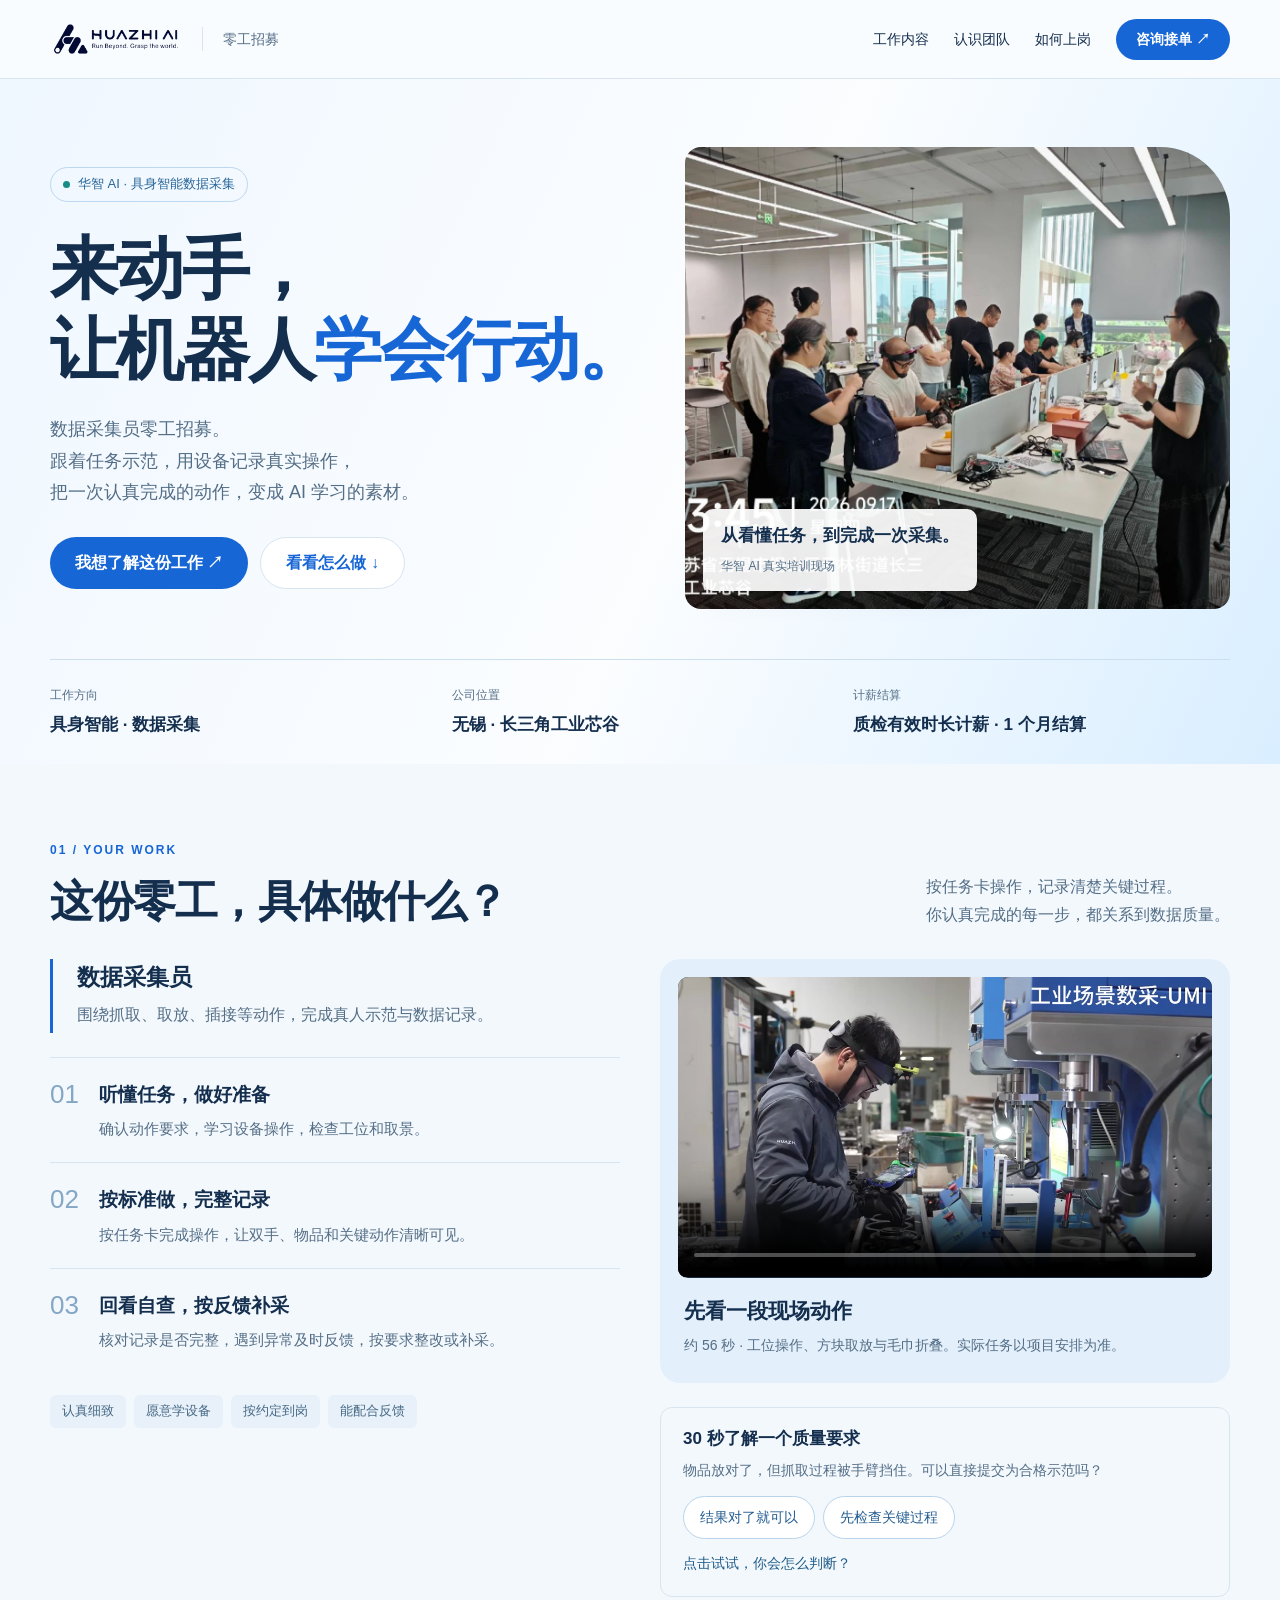
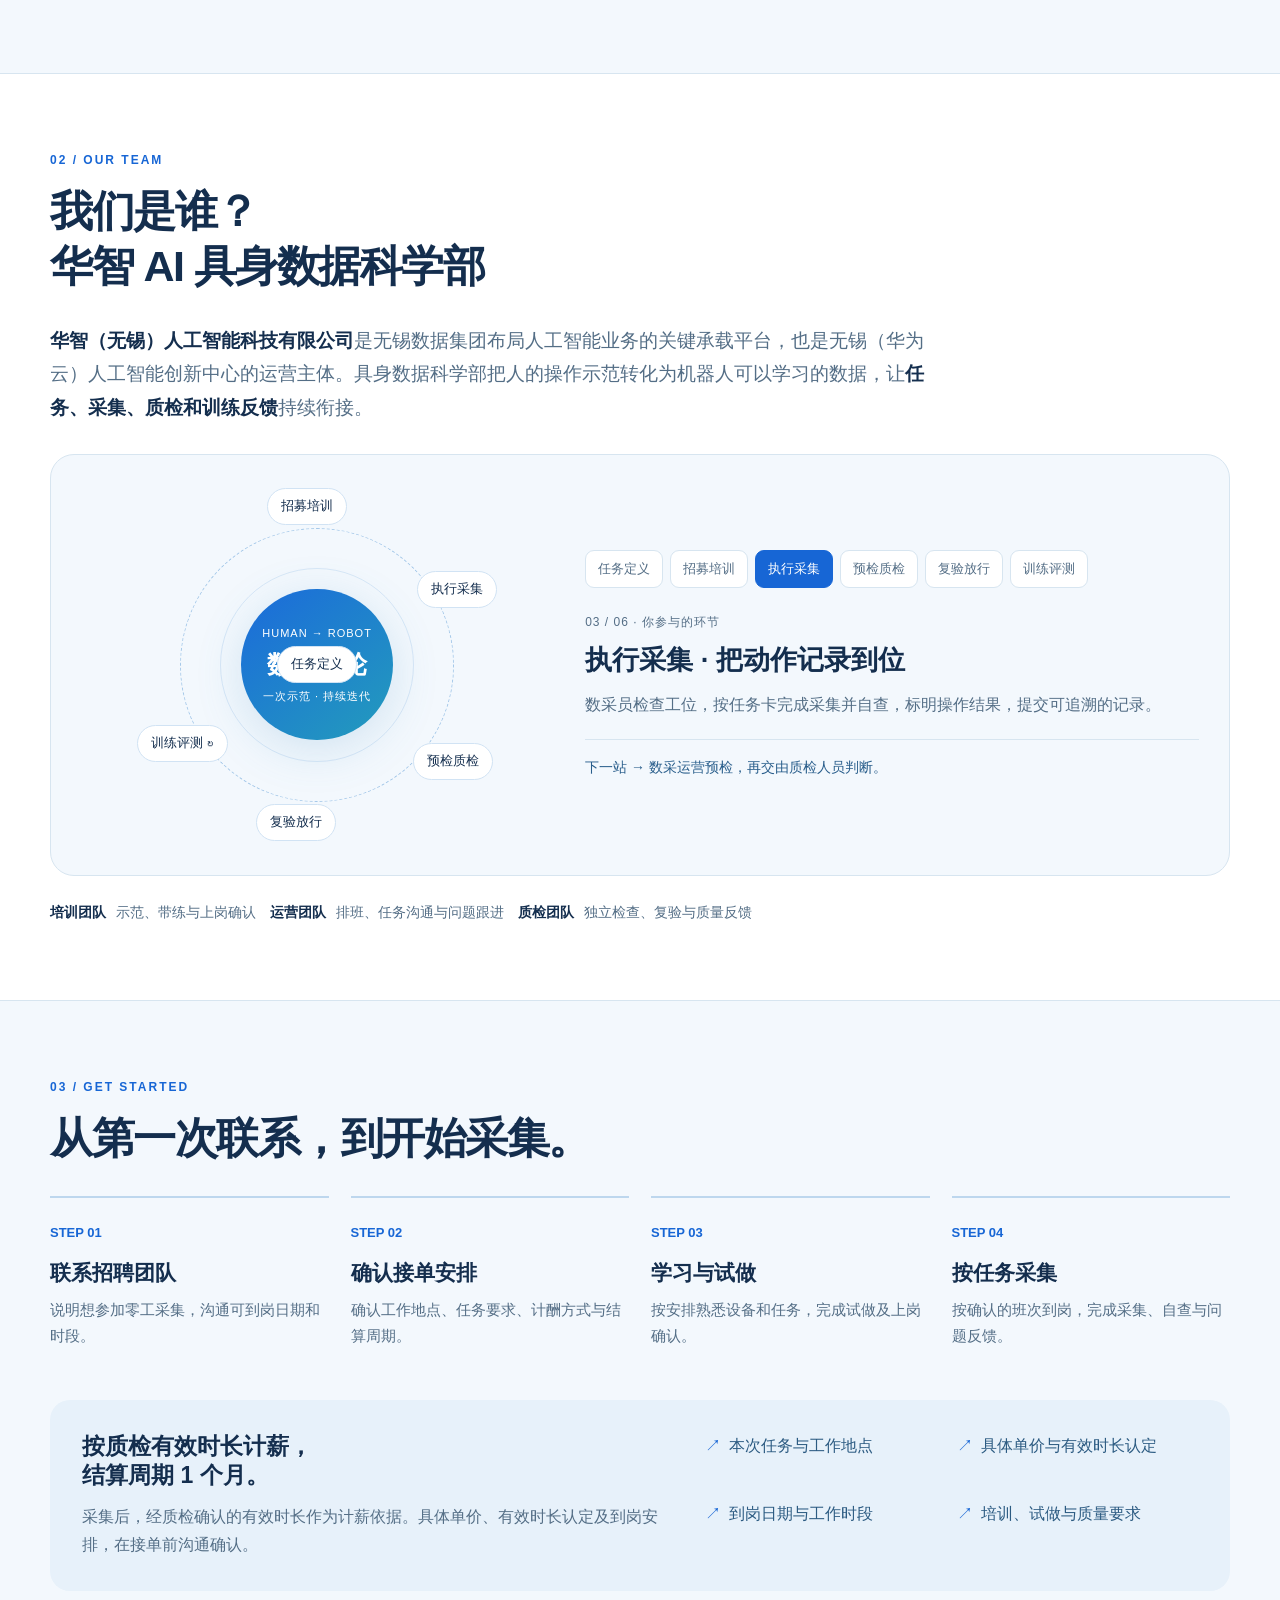
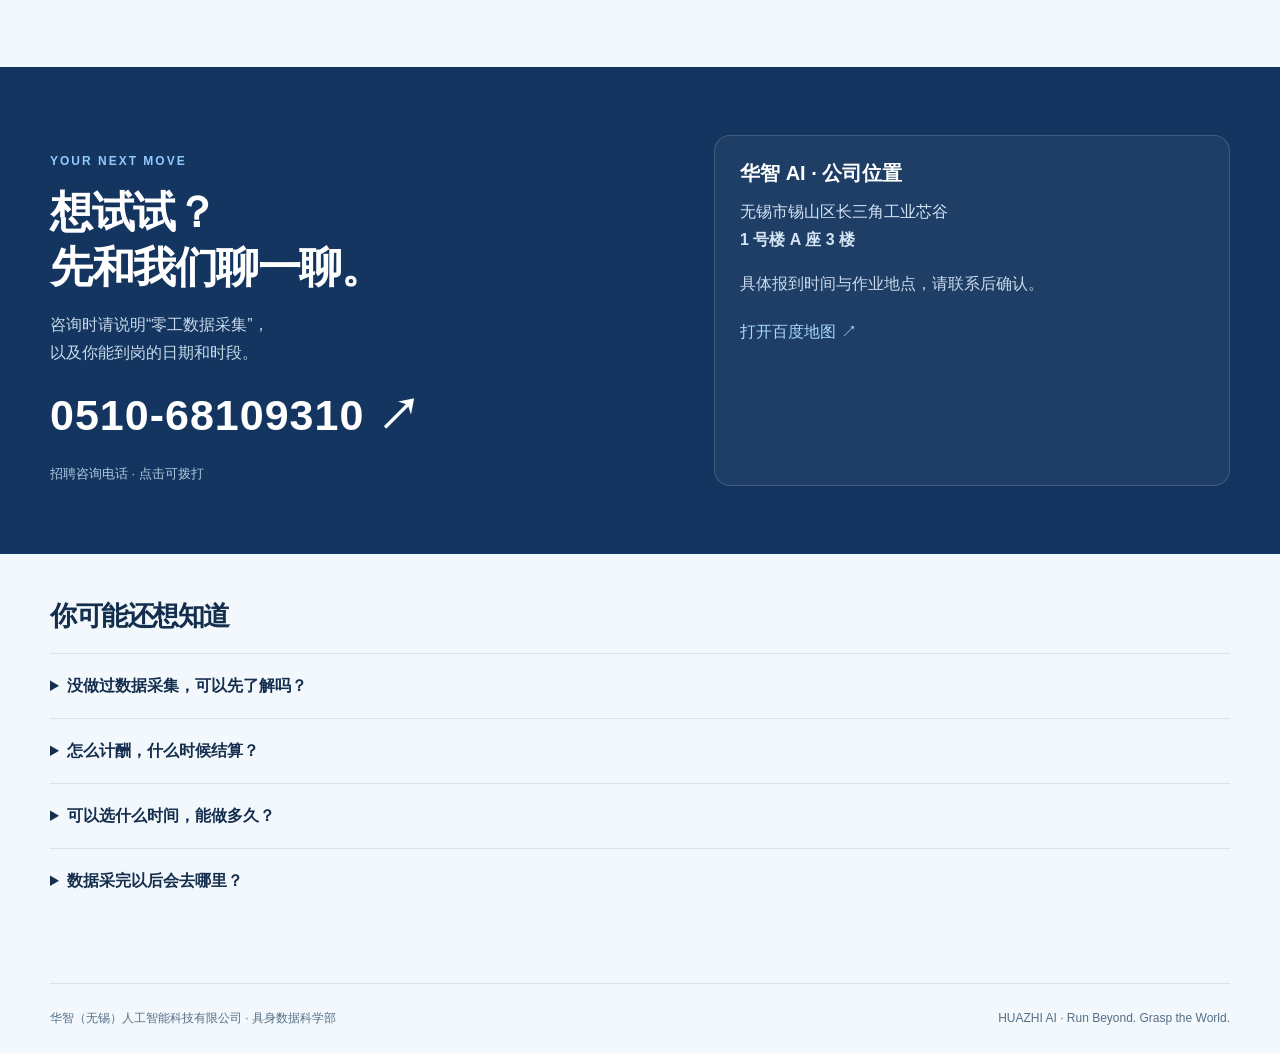
==== gig.html @ 73ab05da "Create gig.html" ====
<!doctype html>
<html lang="zh-CN">
<head>
<meta charset="utf-8"><meta name="viewport" content="width=device-width,initial-scale=1">
<title>华智 AI · 零工招募</title>
<meta name="description" content="华智 AI 具身智能数据采集零工招募。了解现场工作、上岗流程和数据飞轮，按采集后质检有效时长计薪，结算周期为1个月，联系招聘团队沟通到岗安排。">
<meta name="theme-color" content="#edf6ff"><link rel="icon" href="favicon.svg">
<style>
:root{--ink:#142e4e;--muted:#546e86;--blue:#1766d5;--line:#d7e5f0;--paper:#f3f8fd;--orange:#ee752f}*{box-sizing:border-box}html{scroll-behavior:smooth;scroll-padding-top:90px}body{margin:0;background:var(--paper);color:var(--ink);font:16px/1.75 -apple-system,BlinkMacSystemFont,'PingFang SC','Microsoft YaHei',sans-serif}a{color:inherit;text-decoration:none}button{font:inherit;cursor:pointer}button,a{touch-action:manipulation}a:focus-visible,button:focus-visible,summary:focus-visible{outline:3px solid #e8782c;outline-offset:5px}img{max-width:100%;display:block}h1,h2,h3,p{margin:0}h1,h2,h3{line-height:1.28}h2{font-size:clamp(28px,4vw,43px);letter-spacing:-1.5px}h3{font-size:23px}.wrap{width:min(1180px,calc(100% - 48px));margin:auto}.eyebrow{font-size:12px;font-weight:700;letter-spacing:2px;color:var(--blue);margin-bottom:13px}.top{position:sticky;top:0;background:#f9fcfff5;backdrop-filter:blur(15px);z-index:10;border-bottom:1px solid var(--line)}.top .wrap{height:78px;display:flex;align-items:center;justify-content:space-between;gap:20px}.brand{display:flex;align-items:center;gap:20px}.brand img{width:132px}.brand span{border-left:1px solid var(--line);padding-left:20px;font-size:14px;color:var(--muted)}nav{display:flex;align-items:center;gap:25px;font-size:14px}.button{display:inline-flex;align-items:center;justify-content:center;gap:20px;background:var(--blue);color:white;border:0;border-radius:100px;padding:13px 25px;font-weight:600;line-height:1.5}.button.small{padding:10px 20px}.button.light{background:white;color:var(--blue);border:1px solid var(--line)}.hero{position:relative;overflow:hidden;background:linear-gradient(115deg,#eff7ff 0%,#fbfdff 55%,#d9eeff);padding:68px 0 0}.hero-grid{display:grid;grid-template-columns:1.1fr 1fr;gap:36px;align-items:center}.status{display:inline-flex;align-items:center;gap:8px;border:1px solid #bcd7f0;padding:5px 12px;border-radius:100px;color:#276598;font-size:13px;margin-bottom:26px}.status:before{content:'';width:7px;height:7px;background:#168c86;border-radius:50%}h1{font-size:clamp(40px,5.3vw,68px);font-weight:750;letter-spacing:-2px;line-height:1.2}h1 span{color:var(--blue)}.hero-copy{color:var(--muted);font-size:18px;max-width:500px;margin:24px 0 28px}.actions{display:flex;gap:12px;flex-wrap:wrap}.hero-photo{position:relative}.hero-photo img{width:100%;height:auto;aspect-ratio:1.18;object-fit:cover;border-radius:16px 70px 16px 16px}.caption{position:absolute;bottom:18px;left:18px;background:#ffffffeb;padding:12px 18px;border-radius:10px;max-width:calc(100% - 36px);box-shadow:0 10px 30px #142e4e0d}.caption b{display:block;font-size:17px}.caption span{font-size:12px;color:var(--muted)}.facts{display:grid;grid-template-columns:repeat(3,1fr);border-top:1px solid #cbdfee;margin-top:50px;padding:25px 0;gap:25px}.facts small{display:block;color:var(--muted);font-size:12px;margin-bottom:4px}.facts strong{font-size:17px}.section{padding:76px 0}.heading{display:flex;align-items:end;justify-content:space-between;gap:30px;margin-bottom:30px}.heading>p{color:var(--muted);max-width:370px}.work-grid{display:grid;grid-template-columns:1fr 1fr;gap:40px}.work-intro{border-left:3px solid var(--blue);padding:4px 0 4px 24px;margin-bottom:24px}.work-intro p{color:var(--muted);margin-top:8px}.steps{list-style:none;padding:0;margin:0}.steps li{padding:20px 0;border-top:1px solid var(--line);display:flex;gap:20px;align-items:start}.steps b{font-size:26px;font-weight:500;color:#85a7c5;line-height:1.3}.steps strong{display:block;font-size:19px}.steps p{color:var(--muted);font-size:15px;margin-top:5px}.demo{background:#e3effa;border-radius:20px;padding:18px;align-self:start}.demo video{width:100%;display:block;aspect-ratio:16/9;background:#182b40;border-radius:10px}.demo h3{margin:20px 6px 8px;font-size:21px}.demo p{margin:0 6px 8px;color:var(--muted);font-size:14px}.requirements{display:flex;gap:8px;flex-wrap:wrap;margin-top:22px}.requirements span{padding:5px 12px;background:#e8f1fa;color:#456884;font-size:13px;border-radius:6px}.about{background:#fff;border-block:1px solid var(--line)}.intro{font-size:19px;color:var(--muted);max-width:900px;margin-bottom:30px}.intro strong{color:var(--ink)}.flywheel{display:grid;grid-template-columns:1fr 1.3fr;gap:32px;align-items:center;background:#f3f8fd;border:1px solid var(--line);border-radius:24px;padding:30px}.orbit{aspect-ratio:1;position:relative;max-width:360px;width:100%;margin:auto;display:grid;place-items:center}.orbit:before,.orbit:after{content:'';position:absolute;border:1px dashed #a5c8e9;border-radius:50%;inset:12%}.orbit:after{inset:23%;border-style:solid;border-color:#d7e7f7}.orbit-core{z-index:1;display:flex;flex-direction:column;align-items:center;border-radius:50%;background:linear-gradient(140deg,#1b6adb,#239cbc);width:42%;aspect-ratio:1;justify-content:center;color:white;box-shadow:0 10px 45px #4d9ac534}.orbit-core b{font-size:25px}.orbit-core small{font-size:11px;letter-spacing:1px}.orbit-label{position:absolute;background:white;padding:6px 13px;border-radius:20px;border:1px solid #d1e3f4;font-size:13px;z-index:2;white-space:nowrap}.orbit-label:nth-of-type(2){top:1%;left:36%}.orbit-label:nth-of-type(3){top:24%;right:0}.orbit-label:nth-of-type(4){bottom:18%;right:1%}.orbit-label:nth-of-type(5){bottom:1%;left:33%}.orbit-label:nth-of-type(6){bottom:23%;left:0}.orbit-label:nth-of-type(7){top:19%;left:0}.fly-detail{min-width:0}.flow-nav{display:flex;flex-wrap:wrap;gap:7px;margin-bottom:24px}.flow-nav button{border:1px solid var(--line);background:white;border-radius:9px;color:var(--muted);padding:8px 12px;line-height:1.5;font-size:13px}.flow-nav button[aria-pressed=true]{background:var(--blue);color:#fff;border-color:var(--blue)}.flow-index{font-size:12px;letter-spacing:1px;color:var(--blue);margin-bottom:10px}.fly-detail h3{font-size:27px;margin-bottom:13px}.fly-detail p{color:var(--muted)}.next{margin-top:20px;padding-top:15px;border-top:1px solid var(--line);font-size:14px;color:#285d8b}.support{margin-top:24px;display:flex;gap:14px;flex-wrap:wrap;font-size:14px;color:var(--muted)}.support span{display:inline-flex;gap:10px}.support b{color:var(--ink)}.onboard{display:grid;grid-template-columns:repeat(4,1fr);gap:22px}.onboard article{border-top:2px solid #bdd7ee;padding:20px 0}.onboard b{font-size:13px;color:var(--blue)}.onboard h3{font-size:21px;margin:14px 0 10px}.onboard p{font-size:15px;color:var(--muted)}.checklist{display:grid;grid-template-columns:1.2fr 1fr;gap:32px;background:#e7f1fa;padding:32px;border-radius:20px;margin-top:30px}.checklist h3{margin-bottom:12px}.checklist p{color:var(--muted)}.checklist ul{padding:0;margin:0;list-style:none;display:grid;grid-template-columns:1fr 1fr;gap:10px;color:#2c5b82}.checklist li:before{content:'↗';margin-right:8px;color:var(--blue)}.contact{padding:68px 0;background:#13355f;color:#fff}.contact-layout{display:grid;grid-template-columns:1.2fr 1fr;gap:45px}.contact .eyebrow{color:#91caff}.contact p{color:#c8daec;margin-top:16px}.phone{font:650 clamp(27px,4vw,43px)/1.5 Arial,sans-serif;display:inline-block;letter-spacing:1px;margin:16px 0}.contact small{display:block;color:#aec7df;font-size:13px}.address-box{padding:25px;background:#ffffff0c;border:1px solid #ffffff28;border-radius:16px}.address-box h3{font-size:20px;margin-bottom:12px}.address-box address{font-style:normal;color:#d3e4f4}.address-box a{display:inline-block;color:#a8d8ff;margin-top:20px}.faq{padding:45px 0 70px}.faq h2{font-size:27px;margin-bottom:20px}details{border-top:1px solid var(--line);padding:18px 0}summary{cursor:pointer;font-weight:600}details p{padding:14px 20px 0 0;color:var(--muted);font-size:15px}.footer{padding:24px 0;border-top:1px solid var(--line);font-size:12px;color:var(--muted);display:flex;gap:18px;justify-content:space-between}.sticky-cta{display:none}.quiz{margin-top:24px;padding:20px 22px;border:1px solid var(--line);border-radius:12px}.quiz h3{font-size:17px;margin-bottom:8px}.quiz p{font-size:14px;color:var(--muted)}.quiz-buttons{display:flex;gap:8px;margin-top:14px;flex-wrap:wrap}.quiz button{background:white;border:1px solid #b8d4ec;border-radius:100px;padding:8px 16px;color:#245d91;font-size:14px}.quiz button[aria-pressed=true]{background:#dcecff;border-color:var(--blue)}#quiz-result{margin-top:12px;color:#1f5c88;min-height:25px}.skip{position:absolute;left:10px;top:-80px;background:white;padding:15px;z-index:99}.skip:focus{top:10px}
@media(max-width:850px){nav>a:not(.button){display:none}.hero{padding-top:38px}.hero-grid{grid-template-columns:1fr;gap:30px}.hero-photo img{aspect-ratio:1.85;border-radius:16px 50px 16px 16px}.hero-copy{max-width:100%}.facts{margin-top:30px;gap:14px}.facts strong{font-size:15px}.section{padding:52px 0}.heading{display:block}.heading>p{margin-top:18px}.work-grid{grid-template-columns:1fr;gap:26px}.flywheel{grid-template-columns:1fr;padding:24px}.orbit{max-width:290px}.onboard{grid-template-columns:1fr 1fr}.contact-layout{grid-template-columns:1fr;gap:28px}.checklist{grid-template-columns:1fr;gap:22px}.intro{font-size:17px}.fly-detail h3{font-size:24px}.footer{padding-bottom:90px}.sticky-cta{display:flex;position:fixed;bottom:0;left:0;right:0;z-index:15;align-items:center;justify-content:space-between;gap:12px;padding:12px 24px calc(12px + env(safe-area-inset-bottom));border-top:1px solid var(--line);background:#fffffff5;backdrop-filter:blur(10px)}.sticky-cta span{font-size:14px}.sticky-cta small{display:block;font-size:11px;color:var(--muted)}.contact{scroll-margin-top:15px}}
@media(max-width:480px){.wrap{width:calc(100% - 36px)}.brand img{width:102px}.brand span{padding-left:12px;font-size:12px}.brand{gap:12px}.top .wrap{height:66px;gap:10px}.top .button{font-size:12px;padding:9px 13px}h1{font-size:40px;letter-spacing:-1.5px}.hero-copy{font-size:16px}.facts{grid-template-columns:1fr;gap:12px;padding:21px 0}.facts>div{display:flex;gap:16px;align-items:center}.facts small{margin:0;width:60px;flex-shrink:0}.caption{padding:9px 12px;bottom:12px;left:12px}.caption b{font-size:14px}.caption span{font-size:11px}.onboard{gap:16px}.onboard h3{font-size:19px}.checklist{padding:24px}.checklist ul{grid-template-columns:1fr}.flow-nav button{min-height:44px}.flywheel{padding:20px 16px}.support{display:grid;gap:8px}.sticky-cta{padding-inline:18px}.footer{flex-direction:column;gap:4px}.contact h2{font-size:30px}.hero .actions{gap:8px}.hero .button{padding:12px 20px;font-size:14px}}
@media(prefers-reduced-motion:reduce){html{scroll-behavior:auto}}
</style>
</head>
<body>
<a class="skip" href="#work">跳到工作介绍</a>
<header class="top"><div class="wrap"><a class="brand" href="#home" aria-label="华智 AI 零工招募首页"><img src="logo.webp" alt="华智 AI"><span>零工招募</span></a><nav aria-label="主导航"><a href="#work">工作内容</a><a href="#about">认识团队</a><a href="#start">如何上岗</a><a class="button small" href="#contact">咨询接单 ↗</a></nav></div></header>
<main>
<section class="hero" id="home"><div class="wrap"><div class="hero-grid"><div><p class="status">华智 AI · 具身智能数据采集</p><h1>来动手，<br>让机器人<span>学会行动。</span></h1><p class="hero-copy">数据采集员零工招募。<br>跟着任务示范，用设备记录真实操作，<br>把一次认真完成的动作，变成 AI 学习的素材。</p><div class="actions"><a class="button" href="#contact">我想了解这份工作 ↗</a><a class="button light" href="#work">看看怎么做 ↓</a></div></div><div class="hero-photo"><img src="practice.webp" width="900" height="650" alt="华智 AI 团队现场交流与培训"><div class="caption"><b>从看懂任务，到完成一次采集。</b><span>华智 AI 真实培训现场</span></div></div></div><div class="facts"><div><small>工作方向</small><strong>具身智能 · 数据采集</strong></div><div><small>公司位置</small><strong>无锡 · 长三角工业芯谷</strong></div><div><small>计薪结算</small><strong>质检有效时长计薪 · 1 个月结算</strong></div></div></div></section>
<section class="section" id="work"><div class="wrap"><header class="heading"><div><p class="eyebrow">01 / YOUR WORK</p><h2>这份零工，具体做什么？</h2></div><p>按任务卡操作，记录清楚关键过程。<br>你认真完成的每一步，都关系到数据质量。</p></header><div class="work-grid"><div><div class="work-intro"><h3>数据采集员</h3><p>围绕抓取、取放、插接等动作，完成真人示范与数据记录。</p></div><ol class="steps"><li><b>01</b><div><strong>听懂任务，做好准备</strong><p>确认动作要求，学习设备操作，检查工位和取景。</p></div></li><li><b>02</b><div><strong>按标准做，完整记录</strong><p>按任务卡完成操作，让双手、物品和关键动作清晰可见。</p></div></li><li><b>03</b><div><strong>回看自查，按反馈补采</strong><p>核对记录是否完整，遇到异常及时反馈，按要求整改或补采。</p></div></li></ol><div class="requirements"><span>认真细致</span><span>愿意学设备</span><span>按约定到岗</span><span>能配合反馈</span></div></div><div><figure class="demo" style="margin:0"><video controls controlslist="nodownload" playsinline preload="none" poster="action-demo-v2-cover.webp" aria-label="数据采集动作示例"><source src="action-demo-v2.mp4" type="video/mp4">浏览器暂不支持视频播放。</video><figcaption><h3>先看一段现场动作</h3><p>约 56 秒 · 工位操作、方块取放与毛巾折叠。实际任务以项目安排为准。</p></figcaption></figure><div class="quiz"><h3>30 秒了解一个质量要求</h3><p>物品放对了，但抓取过程被手臂挡住。可以直接提交为合格示范吗？</p><div class="quiz-buttons"><button type="button" data-answer="yes" aria-pressed="false">结果对了就可以</button><button type="button" data-answer="no" aria-pressed="false">先检查关键过程</button></div><p id="quiz-result" role="status" aria-live="polite">点击试试，你会怎么判断？</p></div></div></div></div></section>
<section class="section about" id="about"><div class="wrap"><header class="heading"><div><p class="eyebrow">02 / OUR TEAM</p><h2>我们是谁？<br>华智 AI 具身数据科学部</h2></div></header><p class="intro"><strong>华智（无锡）人工智能科技有限公司</strong>是无锡数据集团布局人工智能业务的关键承载平台，也是无锡（华为云）人工智能创新中心的运营主体。具身数据科学部把人的操作示范转化为机器人可以学习的数据，让<strong>任务、采集、质检和训练反馈</strong>持续衔接。</p><div class="flywheel"><div class="orbit" role="img" aria-label="数据生产飞轮从任务定义出发，经招募培训、执行采集、预检质检、复验放行、训练评测，反馈下一轮任务"><div class="orbit-core"><small>HUMAN → ROBOT</small><b>数据飞轮</b><small>一次示范 · 持续迭代</small></div><span class="orbit-label">任务定义</span><span class="orbit-label">招募培训</span><span class="orbit-label">执行采集</span><span class="orbit-label">预检质检</span><span class="orbit-label">复验放行</span><span class="orbit-label">训练评测 ↻</span></div><div class="fly-detail"><div class="flow-nav" role="group" aria-label="查看数据飞轮各环节"><button type="button" data-flow="0" aria-pressed="false">任务定义</button><button type="button" data-flow="1" aria-pressed="false">招募培训</button><button type="button" data-flow="2" aria-pressed="true">执行采集</button><button type="button" data-flow="3" aria-pressed="false">预检质检</button><button type="button" data-flow="4" aria-pressed="false">复验放行</button><button type="button" data-flow="5" aria-pressed="false">训练评测</button></div><div aria-live="polite" aria-atomic="true"><p class="flow-index" id="flow-index">03 / 06 · 你参与的环节</p><h3 id="flow-title">执行采集 · 把动作记录到位</h3><p id="flow-copy">数采员检查工位，按任务卡完成采集并自查，标明操作结果，提交可追溯的记录。</p><div class="next" id="flow-next">下一站 → 数采运营预检，再交由质检人员判断。</div></div></div></div><div class="support"><span><b>培训团队</b>示范、带练与上岗确认</span><span><b>运营团队</b>排班、任务沟通与问题跟进</span><span><b>质检团队</b>独立检查、复验与质量反馈</span></div></div></section>
<section class="section" id="start"><div class="wrap"><header class="heading"><div><p class="eyebrow">03 / GET STARTED</p><h2>从第一次联系，到开始采集。</h2></div></header><div class="onboard"><article><b>STEP 01</b><h3>联系招聘团队</h3><p>说明想参加零工采集，沟通可到岗日期和时段。</p></article><article><b>STEP 02</b><h3>确认接单安排</h3><p>确认工作地点、任务要求、计酬方式与结算周期。</p></article><article><b>STEP 03</b><h3>学习与试做</h3><p>按安排熟悉设备和任务，完成试做及上岗确认。</p></article><article><b>STEP 04</b><h3>按任务采集</h3><p>按确认的班次到岗，完成采集、自查与问题反馈。</p></article></div><div class="checklist"><div><h3>按质检有效时长计薪，<br>结算周期 1 个月。</h3><p>采集后，经质检确认的有效时长作为计薪依据。具体单价、有效时长认定及到岗安排，在接单前沟通确认。</p></div><ul><li>本次任务与工作地点</li><li>具体单价与有效时长认定</li><li>到岗日期与工作时段</li><li>培训、试做与质量要求</li></ul></div></div></section>
<section class="contact" id="contact"><div class="wrap contact-layout"><div><p class="eyebrow">YOUR NEXT MOVE</p><h2>想试试？<br>先和我们聊一聊。</h2><p>咨询时请说明“零工数据采集”，<br>以及你能到岗的日期和时段。</p><a class="phone" href="tel:051068109310" aria-label="拨打华智 AI 招聘咨询电话 0510 68109310">0510-68109310 ↗</a><small>招聘咨询电话 · 点击可拨打</small></div><div class="address-box"><h3>华智 AI · 公司位置</h3><address>无锡市锡山区长三角工业芯谷<br><strong>1 号楼 A 座 3 楼</strong></address><p>具体报到时间与作业地点，请联系后确认。</p><a href="https://api.map.baidu.com/place/detail?uid=377add8473e5394af4231078&amp;output=html&amp;src=webapp.huazhi.recruit" target="_blank" rel="noopener noreferrer">打开百度地图 ↗</a></div></div></section>
<section class="faq wrap"><h2>你可能还想知道</h2><details><summary>没做过数据采集，可以先了解吗？</summary><p>可以先联系招聘团队了解任务。上岗前按安排学习设备和操作要求，完成试做及岗位确认。</p></details><details><summary>怎么计酬，什么时候结算？</summary><p>按采集后经质检确认的有效时长计薪，结算周期为 1 个月。具体单价、有效时长认定标准与结算安排，在接单前与招聘团队确认。</p></details><details><summary>可以选什么时间，能做多久？</summary><p>联系时告知可到岗日期和时段，由团队结合当前任务与班次沟通安排。</p></details><details><summary>数据采完以后会去哪里？</summary><p>数据先经过预检、质检与复验放行，验收后的数据版本进入训练和评测。评测发现的能力缺口会用于确定下一轮任务与补采要求。</p></details></section>
</main><footer class="footer wrap"><span>华智（无锡）人工智能科技有限公司 · 具身数据科学部</span><span>HUAZHI AI · Run Beyond. Grasp the World.</span></footer><div class="sticky-cta"><span>华智 AI · 零工招募<small>先沟通任务与接单安排</small></span><a class="button small" href="tel:051068109310">电话咨询 ↗</a></div>
<script>
const flows = [
 ['01 / 06 · 从需求出发','任务定义 · 明确采什么','把模型能力缺口拆解成任务、场景和验收要求，形成清晰的任务卡。','下一站 → 培训师按任务要求准备人员。'],
 ['02 / 06 · 做好上岗准备','招募培训 · 先学会，再上岗','培训师组织筛选、试做、培训和复训，确认人员是否具备上岗条件。','下一站 → 数采运营安排任务与班次。'],
 ['03 / 06 · 你参与的环节','执行采集 · 把动作记录到位','数采员检查工位，按任务卡完成采集并自查，标明操作结果，提交可追溯的记录。','下一站 → 数采运营预检，再交由质检人员判断。'],
 ['04 / 06 · 发现问题，及时修正','预检质检 · 每个问题都有依据','数采运营预检并跟进整改。质检人员按当版规则独立检查，标出问题片段与证据。','下一站 → 有问题的记录整改或补采，合格记录进入复验。'],
 ['05 / 06 · 核对后再交付','复验放行 · 确认批次质量','质检运营安排抽检与复验，形成批次放行结论，交付验收后的数据版本。','下一站 → 数据按版本进入训练与评测。'],
 ['06 / 06 · 回到下一轮任务','训练评测 · 看看机器人学得怎样','算法团队用独立场景评测能力，记录改善与仍存在的缺口，让下一轮采集更有方向。','回到起点 ↻ 根据能力缺口调整任务与采集配方。']
];
document.querySelectorAll('[data-flow]').forEach(button => {
 button.addEventListener('click', () => {
  const selected = flows[Number(button.dataset.flow)];
  document.querySelectorAll('[data-flow]').forEach(item => item.setAttribute('aria-pressed', String(item === button)));
  ['flow-index','flow-title','flow-copy','flow-next'].forEach((id,index) => { document.getElementById(id).textContent = selected[index]; });
 });
});
document.querySelectorAll('[data-answer]').forEach(button => {
 button.addEventListener('click', () => {
  document.querySelectorAll('[data-answer]').forEach(item => item.setAttribute('aria-pressed', String(item === button)));
  const correct = button.dataset.answer === 'no';
  document.getElementById('quiz-result').textContent = correct ? '对！关键动作也要清楚可见。按任务标准检查，必要时调整取景后补采。' : '再看一下过程。结果完成了，关键动作仍需要清楚可见，才能按标准判断是否合格。';
 });
});
</script>
</body></html>
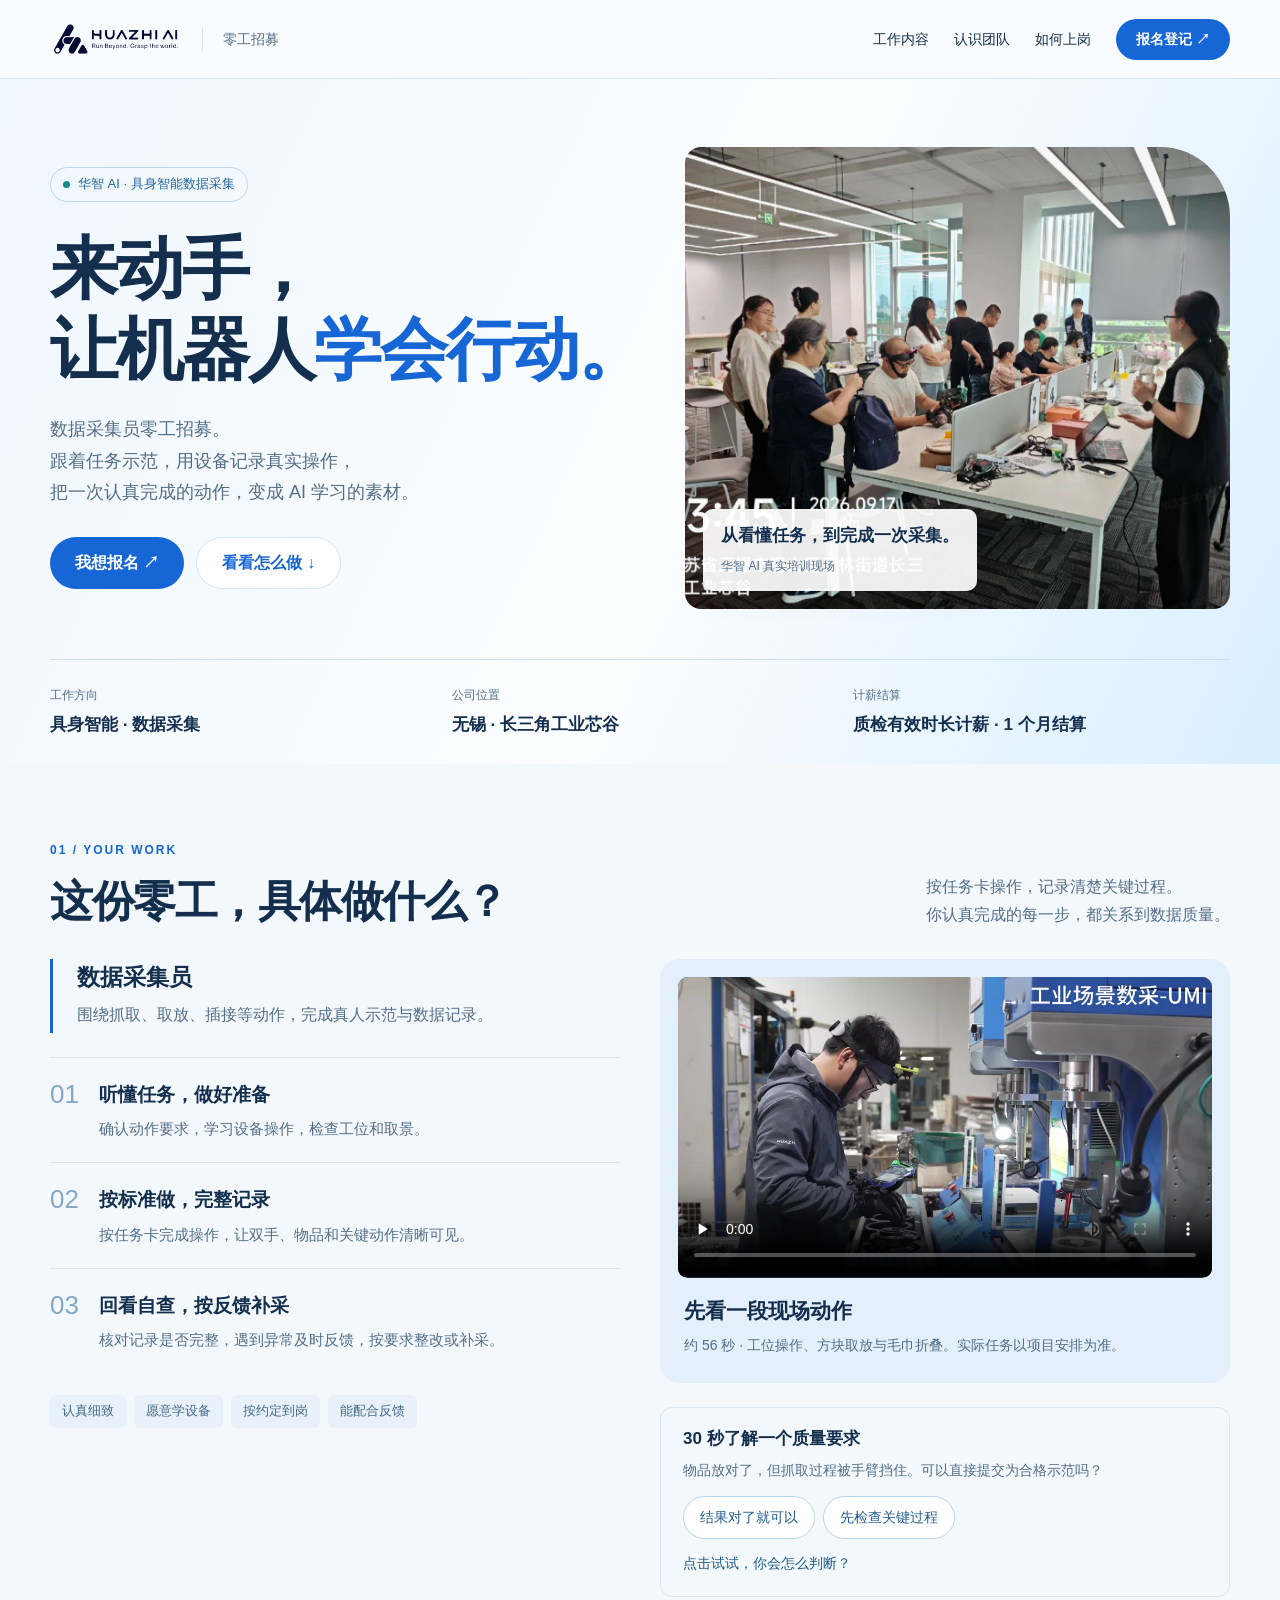
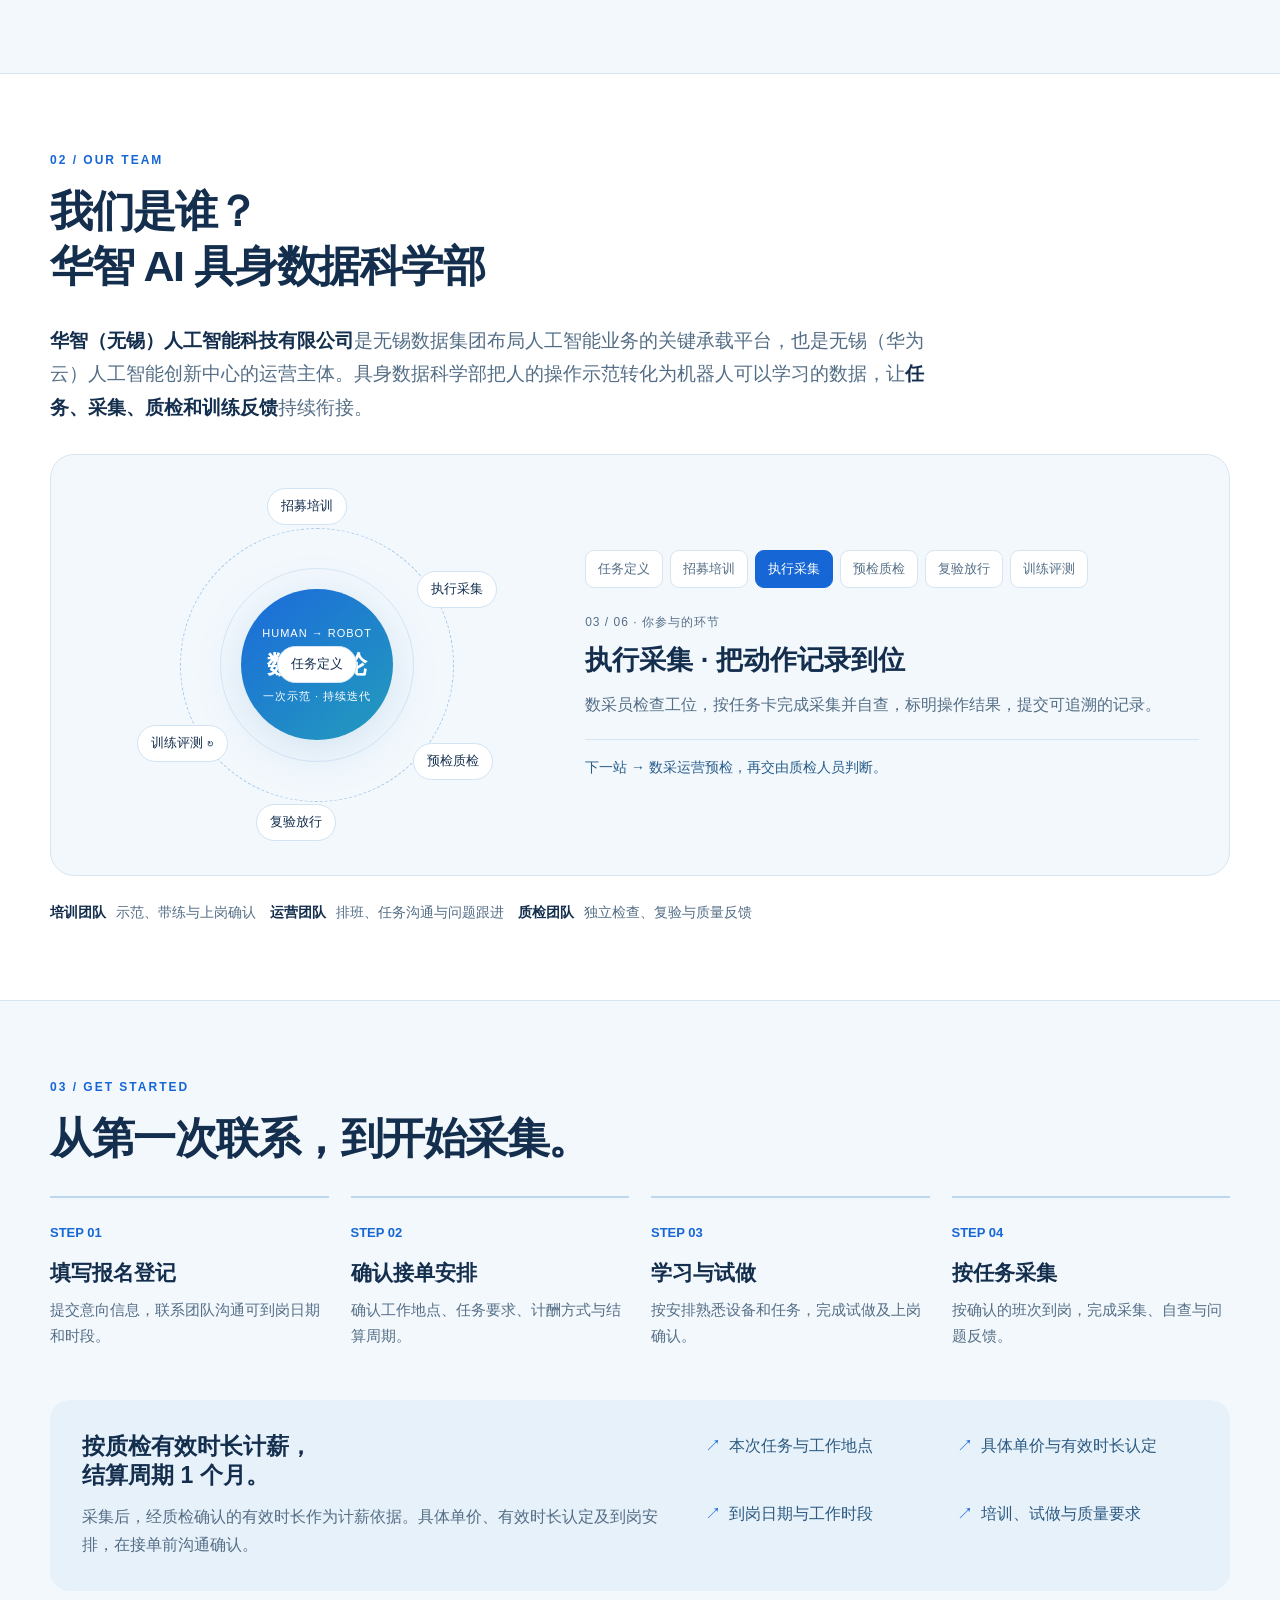
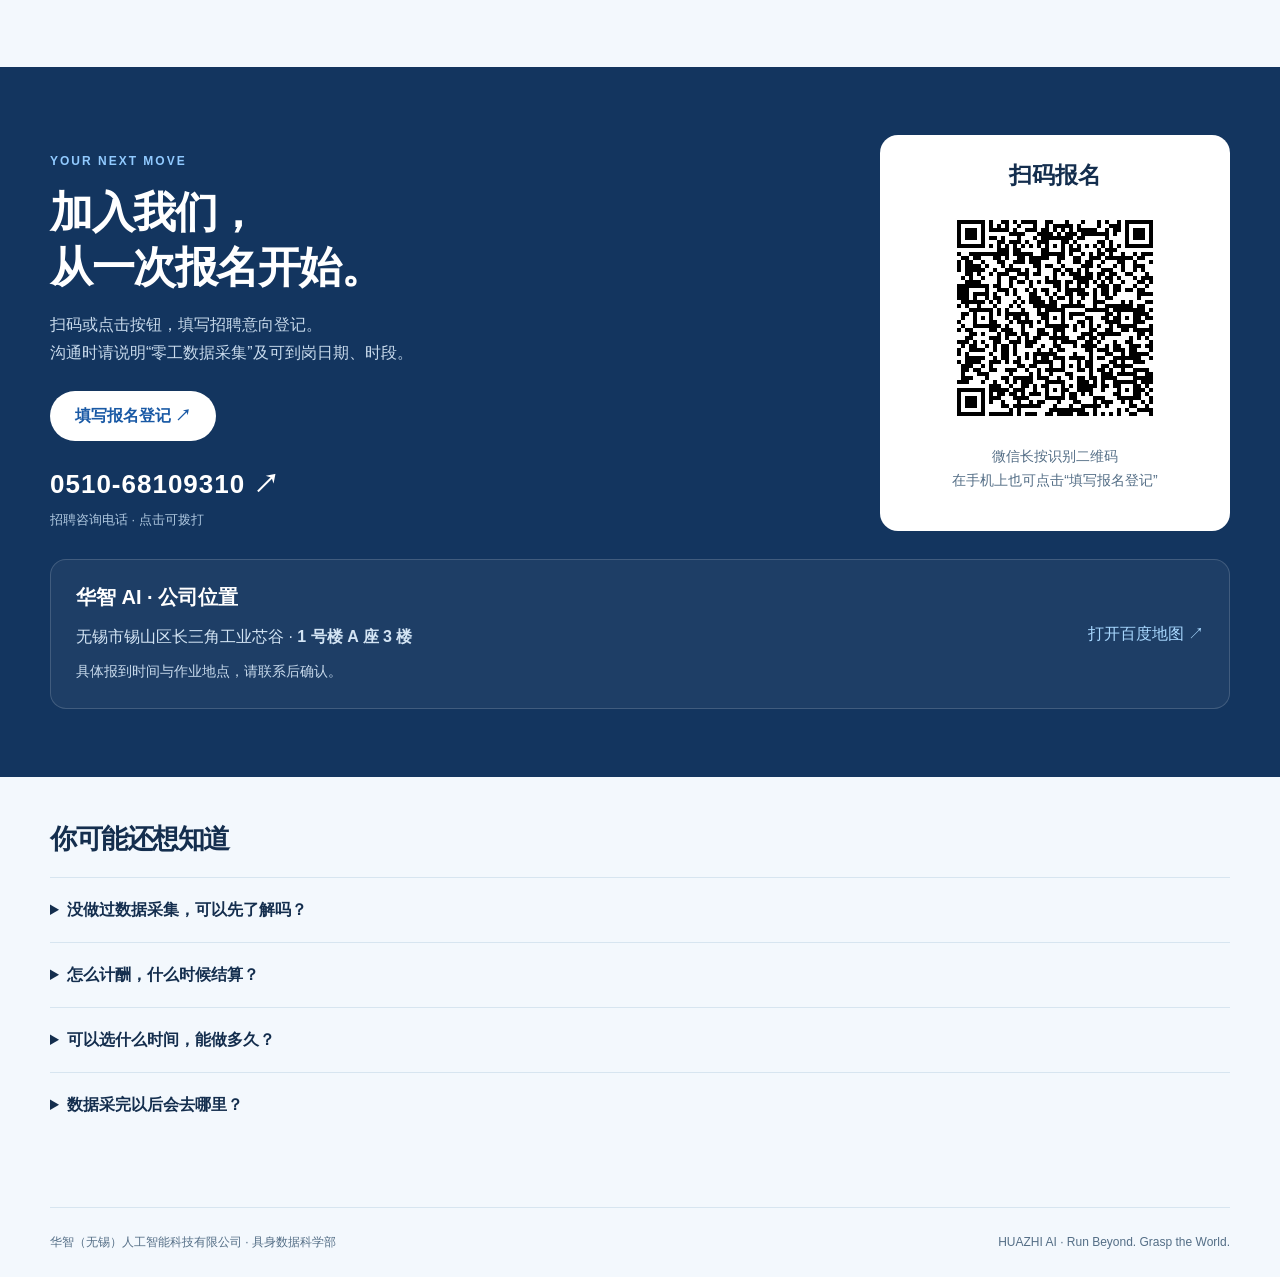
==== commit 8bb9f32c: "Update gig.html" ====
--- a/gig.html
+++ b/gig.html
@@ -10,19 +10,53 @@
 @media(max-width:850px){nav>a:not(.button){display:none}.hero{padding-top:38px}.hero-grid{grid-template-columns:1fr;gap:30px}.hero-photo img{aspect-ratio:1.85;border-radius:16px 50px 16px 16px}.hero-copy{max-width:100%}.facts{margin-top:30px;gap:14px}.facts strong{font-size:15px}.section{padding:52px 0}.heading{display:block}.heading>p{margin-top:18px}.work-grid{grid-template-columns:1fr;gap:26px}.flywheel{grid-template-columns:1fr;padding:24px}.orbit{max-width:290px}.onboard{grid-template-columns:1fr 1fr}.contact-layout{grid-template-columns:1fr;gap:28px}.checklist{grid-template-columns:1fr;gap:22px}.intro{font-size:17px}.fly-detail h3{font-size:24px}.footer{padding-bottom:90px}.sticky-cta{display:flex;position:fixed;bottom:0;left:0;right:0;z-index:15;align-items:center;justify-content:space-between;gap:12px;padding:12px 24px calc(12px + env(safe-area-inset-bottom));border-top:1px solid var(--line);background:#fffffff5;backdrop-filter:blur(10px)}.sticky-cta span{font-size:14px}.sticky-cta small{display:block;font-size:11px;color:var(--muted)}.contact{scroll-margin-top:15px}}
 @media(max-width:480px){.wrap{width:calc(100% - 36px)}.brand img{width:102px}.brand span{padding-left:12px;font-size:12px}.brand{gap:12px}.top .wrap{height:66px;gap:10px}.top .button{font-size:12px;padding:9px 13px}h1{font-size:40px;letter-spacing:-1.5px}.hero-copy{font-size:16px}.facts{grid-template-columns:1fr;gap:12px;padding:21px 0}.facts>div{display:flex;gap:16px;align-items:center}.facts small{margin:0;width:60px;flex-shrink:0}.caption{padding:9px 12px;bottom:12px;left:12px}.caption b{font-size:14px}.caption span{font-size:11px}.onboard{gap:16px}.onboard h3{font-size:19px}.checklist{padding:24px}.checklist ul{grid-template-columns:1fr}.flow-nav button{min-height:44px}.flywheel{padding:20px 16px}.support{display:grid;gap:8px}.sticky-cta{padding-inline:18px}.footer{flex-direction:column;gap:4px}.contact h2{font-size:30px}.hero .actions{gap:8px}.hero .button{padding:12px 20px;font-size:14px}}
 @media(prefers-reduced-motion:reduce){html{scroll-behavior:auto}}
+
+.application-card{background:#fff;color:var(--ink);padding:26px;border-radius:18px;text-align:center;max-width:350px;width:100%;justify-self:end}
+.application-card h3{font-size:23px;margin-bottom:14px}
+.application-card img{width:228px;height:228px;margin:auto;max-width:100%;object-fit:contain}
+.contact .application-card p{font-size:14px;color:var(--muted);margin-top:12px}
+.application-actions{margin-top:24px;display:flex;gap:12px;flex-wrap:wrap}
+.application-actions .button{background:#fff;color:#1959a5}
+.contact .phone{font-size:26px;margin:24px 0 5px}
+.contact-location{margin-top:28px;display:flex;align-items:center;justify-content:space-between;gap:24px}
+.contact-location p{font-size:14px;margin:8px 0 0}
+.contact-location a{flex-shrink:0;margin:0}
+@media(max-width:850px){.application-card{justify-self:start;max-width:100%}.contact-location{display:block}.contact-location a{margin-top:16px}}
 </style>
 </head>
 <body>
 <a class="skip" href="#work">跳到工作介绍</a>
-<header class="top"><div class="wrap"><a class="brand" href="#home" aria-label="华智 AI 零工招募首页"><img src="logo.webp" alt="华智 AI"><span>零工招募</span></a><nav aria-label="主导航"><a href="#work">工作内容</a><a href="#about">认识团队</a><a href="#start">如何上岗</a><a class="button small" href="#contact">咨询接单 ↗</a></nav></div></header>
+<header class="top"><div class="wrap"><a class="brand" href="#home" aria-label="华智 AI 零工招募首页"><img src="logo.webp" alt="华智 AI"><span>零工招募</span></a><nav aria-label="主导航"><a href="#work">工作内容</a><a href="#about">认识团队</a><a href="#start">如何上岗</a><a class="button small" href="#apply">报名登记 ↗</a></nav></div></header>
 <main>
-<section class="hero" id="home"><div class="wrap"><div class="hero-grid"><div><p class="status">华智 AI · 具身智能数据采集</p><h1>来动手，<br>让机器人<span>学会行动。</span></h1><p class="hero-copy">数据采集员零工招募。<br>跟着任务示范，用设备记录真实操作，<br>把一次认真完成的动作，变成 AI 学习的素材。</p><div class="actions"><a class="button" href="#contact">我想了解这份工作 ↗</a><a class="button light" href="#work">看看怎么做 ↓</a></div></div><div class="hero-photo"><img src="practice.webp" width="900" height="650" alt="华智 AI 团队现场交流与培训"><div class="caption"><b>从看懂任务，到完成一次采集。</b><span>华智 AI 真实培训现场</span></div></div></div><div class="facts"><div><small>工作方向</small><strong>具身智能 · 数据采集</strong></div><div><small>公司位置</small><strong>无锡 · 长三角工业芯谷</strong></div><div><small>计薪结算</small><strong>质检有效时长计薪 · 1 个月结算</strong></div></div></div></section>
+<section class="hero" id="home"><div class="wrap"><div class="hero-grid"><div><p class="status">华智 AI · 具身智能数据采集</p><h1>来动手，<br>让机器人<span>学会行动。</span></h1><p class="hero-copy">数据采集员零工招募。<br>跟着任务示范，用设备记录真实操作，<br>把一次认真完成的动作，变成 AI 学习的素材。</p><div class="actions"><a class="button" href="#apply">我想报名 ↗</a><a class="button light" href="#work">看看怎么做 ↓</a></div></div><div class="hero-photo"><img src="practice.webp" width="900" height="650" alt="华智 AI 团队现场交流与培训"><div class="caption"><b>从看懂任务，到完成一次采集。</b><span>华智 AI 真实培训现场</span></div></div></div><div class="facts"><div><small>工作方向</small><strong>具身智能 · 数据采集</strong></div><div><small>公司位置</small><strong>无锡 · 长三角工业芯谷</strong></div><div><small>计薪结算</small><strong>质检有效时长计薪 · 1 个月结算</strong></div></div></div></section>
 <section class="section" id="work"><div class="wrap"><header class="heading"><div><p class="eyebrow">01 / YOUR WORK</p><h2>这份零工，具体做什么？</h2></div><p>按任务卡操作，记录清楚关键过程。<br>你认真完成的每一步，都关系到数据质量。</p></header><div class="work-grid"><div><div class="work-intro"><h3>数据采集员</h3><p>围绕抓取、取放、插接等动作，完成真人示范与数据记录。</p></div><ol class="steps"><li><b>01</b><div><strong>听懂任务，做好准备</strong><p>确认动作要求，学习设备操作，检查工位和取景。</p></div></li><li><b>02</b><div><strong>按标准做，完整记录</strong><p>按任务卡完成操作，让双手、物品和关键动作清晰可见。</p></div></li><li><b>03</b><div><strong>回看自查，按反馈补采</strong><p>核对记录是否完整，遇到异常及时反馈，按要求整改或补采。</p></div></li></ol><div class="requirements"><span>认真细致</span><span>愿意学设备</span><span>按约定到岗</span><span>能配合反馈</span></div></div><div><figure class="demo" style="margin:0"><video controls controlslist="nodownload" playsinline preload="none" poster="action-demo-v2-cover.webp" aria-label="数据采集动作示例"><source src="action-demo-v2.mp4" type="video/mp4">浏览器暂不支持视频播放。</video><figcaption><h3>先看一段现场动作</h3><p>约 56 秒 · 工位操作、方块取放与毛巾折叠。实际任务以项目安排为准。</p></figcaption></figure><div class="quiz"><h3>30 秒了解一个质量要求</h3><p>物品放对了，但抓取过程被手臂挡住。可以直接提交为合格示范吗？</p><div class="quiz-buttons"><button type="button" data-answer="yes" aria-pressed="false">结果对了就可以</button><button type="button" data-answer="no" aria-pressed="false">先检查关键过程</button></div><p id="quiz-result" role="status" aria-live="polite">点击试试，你会怎么判断？</p></div></div></div></div></section>
 <section class="section about" id="about"><div class="wrap"><header class="heading"><div><p class="eyebrow">02 / OUR TEAM</p><h2>我们是谁？<br>华智 AI 具身数据科学部</h2></div></header><p class="intro"><strong>华智（无锡）人工智能科技有限公司</strong>是无锡数据集团布局人工智能业务的关键承载平台，也是无锡（华为云）人工智能创新中心的运营主体。具身数据科学部把人的操作示范转化为机器人可以学习的数据，让<strong>任务、采集、质检和训练反馈</strong>持续衔接。</p><div class="flywheel"><div class="orbit" role="img" aria-label="数据生产飞轮从任务定义出发，经招募培训、执行采集、预检质检、复验放行、训练评测，反馈下一轮任务"><div class="orbit-core"><small>HUMAN → ROBOT</small><b>数据飞轮</b><small>一次示范 · 持续迭代</small></div><span class="orbit-label">任务定义</span><span class="orbit-label">招募培训</span><span class="orbit-label">执行采集</span><span class="orbit-label">预检质检</span><span class="orbit-label">复验放行</span><span class="orbit-label">训练评测 ↻</span></div><div class="fly-detail"><div class="flow-nav" role="group" aria-label="查看数据飞轮各环节"><button type="button" data-flow="0" aria-pressed="false">任务定义</button><button type="button" data-flow="1" aria-pressed="false">招募培训</button><button type="button" data-flow="2" aria-pressed="true">执行采集</button><button type="button" data-flow="3" aria-pressed="false">预检质检</button><button type="button" data-flow="4" aria-pressed="false">复验放行</button><button type="button" data-flow="5" aria-pressed="false">训练评测</button></div><div aria-live="polite" aria-atomic="true"><p class="flow-index" id="flow-index">03 / 06 · 你参与的环节</p><h3 id="flow-title">执行采集 · 把动作记录到位</h3><p id="flow-copy">数采员检查工位，按任务卡完成采集并自查，标明操作结果，提交可追溯的记录。</p><div class="next" id="flow-next">下一站 → 数采运营预检，再交由质检人员判断。</div></div></div></div><div class="support"><span><b>培训团队</b>示范、带练与上岗确认</span><span><b>运营团队</b>排班、任务沟通与问题跟进</span><span><b>质检团队</b>独立检查、复验与质量反馈</span></div></div></section>
-<section class="section" id="start"><div class="wrap"><header class="heading"><div><p class="eyebrow">03 / GET STARTED</p><h2>从第一次联系，到开始采集。</h2></div></header><div class="onboard"><article><b>STEP 01</b><h3>联系招聘团队</h3><p>说明想参加零工采集，沟通可到岗日期和时段。</p></article><article><b>STEP 02</b><h3>确认接单安排</h3><p>确认工作地点、任务要求、计酬方式与结算周期。</p></article><article><b>STEP 03</b><h3>学习与试做</h3><p>按安排熟悉设备和任务，完成试做及上岗确认。</p></article><article><b>STEP 04</b><h3>按任务采集</h3><p>按确认的班次到岗，完成采集、自查与问题反馈。</p></article></div><div class="checklist"><div><h3>按质检有效时长计薪，<br>结算周期 1 个月。</h3><p>采集后，经质检确认的有效时长作为计薪依据。具体单价、有效时长认定及到岗安排，在接单前沟通确认。</p></div><ul><li>本次任务与工作地点</li><li>具体单价与有效时长认定</li><li>到岗日期与工作时段</li><li>培训、试做与质量要求</li></ul></div></div></section>
-<section class="contact" id="contact"><div class="wrap contact-layout"><div><p class="eyebrow">YOUR NEXT MOVE</p><h2>想试试？<br>先和我们聊一聊。</h2><p>咨询时请说明“零工数据采集”，<br>以及你能到岗的日期和时段。</p><a class="phone" href="tel:051068109310" aria-label="拨打华智 AI 招聘咨询电话 0510 68109310">0510-68109310 ↗</a><small>招聘咨询电话 · 点击可拨打</small></div><div class="address-box"><h3>华智 AI · 公司位置</h3><address>无锡市锡山区长三角工业芯谷<br><strong>1 号楼 A 座 3 楼</strong></address><p>具体报到时间与作业地点，请联系后确认。</p><a href="https://api.map.baidu.com/place/detail?uid=377add8473e5394af4231078&amp;output=html&amp;src=webapp.huazhi.recruit" target="_blank" rel="noopener noreferrer">打开百度地图 ↗</a></div></div></section>
+<section class="section" id="start"><div class="wrap"><header class="heading"><div><p class="eyebrow">03 / GET STARTED</p><h2>从第一次联系，到开始采集。</h2></div></header><div class="onboard"><article><b>STEP 01</b><h3>填写报名登记</h3><p>提交意向信息，联系团队沟通可到岗日期和时段。</p></article><article><b>STEP 02</b><h3>确认接单安排</h3><p>确认工作地点、任务要求、计酬方式与结算周期。</p></article><article><b>STEP 03</b><h3>学习与试做</h3><p>按安排熟悉设备和任务，完成试做及上岗确认。</p></article><article><b>STEP 04</b><h3>按任务采集</h3><p>按确认的班次到岗，完成采集、自查与问题反馈。</p></article></div><div class="checklist"><div><h3>按质检有效时长计薪，<br>结算周期 1 个月。</h3><p>采集后，经质检确认的有效时长作为计薪依据。具体单价、有效时长认定及到岗安排，在接单前沟通确认。</p></div><ul><li>本次任务与工作地点</li><li>具体单价与有效时长认定</li><li>到岗日期与工作时段</li><li>培训、试做与质量要求</li></ul></div></div></section>
+<section class="contact" id="contact">
+ <div class="wrap">
+  <div class="contact-layout" id="apply">
+   <div>
+    <p class="eyebrow">YOUR NEXT MOVE</p>
+    <h2>加入我们，<br>从一次报名开始。</h2>
+    <p>扫码或点击按钮，填写招聘意向登记。<br>沟通时请说明“零工数据采集”及可到岗日期、时段。</p>
+    <div class="application-actions"><a class="button" href="https://huazhi-ai.feishu.cn/share/base/form/shrcn6uNwrJgcrR6C1XHFjZkgQg?share_link_type=qrcode&amp;ccm_open_type=form_v1_qrcode_share" target="_blank" rel="noopener noreferrer">填写报名登记 ↗</a></div>
+    <a class="phone" href="tel:051068109310" aria-label="拨打华智 AI 招聘咨询电话 0510 68109310">0510-68109310 ↗</a>
+    <small>招聘咨询电话 · 点击可拨打</small>
+   </div>
+   <figure class="application-card" style="margin:0">
+    <h3>扫码报名</h3>
+    <img src="[data-uri]" width="228" height="228" alt="华智 AI 招聘报名二维码" loading="lazy">
+    <figcaption><p>微信长按识别二维码<br>在手机上也可点击“填写报名登记”</p></figcaption>
+   </figure>
+  </div>
+  <div class="address-box contact-location">
+   <div><h3>华智 AI · 公司位置</h3><address>无锡市锡山区长三角工业芯谷 · <strong>1 号楼 A 座 3 楼</strong></address><p>具体报到时间与作业地点，请联系后确认。</p></div>
+   <a href="https://api.map.baidu.com/place/detail?uid=377add8473e5394af4231078&amp;output=html&amp;src=webapp.huazhi.recruit" target="_blank" rel="noopener noreferrer">打开百度地图 ↗</a>
+  </div>
+ </div>
+</section>
 <section class="faq wrap"><h2>你可能还想知道</h2><details><summary>没做过数据采集，可以先了解吗？</summary><p>可以先联系招聘团队了解任务。上岗前按安排学习设备和操作要求，完成试做及岗位确认。</p></details><details><summary>怎么计酬，什么时候结算？</summary><p>按采集后经质检确认的有效时长计薪，结算周期为 1 个月。具体单价、有效时长认定标准与结算安排，在接单前与招聘团队确认。</p></details><details><summary>可以选什么时间，能做多久？</summary><p>联系时告知可到岗日期和时段，由团队结合当前任务与班次沟通安排。</p></details><details><summary>数据采完以后会去哪里？</summary><p>数据先经过预检、质检与复验放行，验收后的数据版本进入训练和评测。评测发现的能力缺口会用于确定下一轮任务与补采要求。</p></details></section>
-</main><footer class="footer wrap"><span>华智（无锡）人工智能科技有限公司 · 具身数据科学部</span><span>HUAZHI AI · Run Beyond. Grasp the World.</span></footer><div class="sticky-cta"><span>华智 AI · 零工招募<small>先沟通任务与接单安排</small></span><a class="button small" href="tel:051068109310">电话咨询 ↗</a></div>
+</main><footer class="footer wrap"><span>华智（无锡）人工智能科技有限公司 · 具身数据科学部</span><span>HUAZHI AI · Run Beyond. Grasp the World.</span></footer><div class="sticky-cta"><span>华智 AI · 零工招募<small>先沟通任务与接单安排</small></span><a class="button small" href="https://huazhi-ai.feishu.cn/share/base/form/shrcn6uNwrJgcrR6C1XHFjZkgQg?share_link_type=qrcode&amp;ccm_open_type=form_v1_qrcode_share" target="_blank" rel="noopener noreferrer">报名登记 ↗</a></div>
 <script>
 const flows = [
  ['01 / 06 · 从需求出发','任务定义 · 明确采什么','把模型能力缺口拆解成任务、场景和验收要求，形成清晰的任务卡。','下一站 → 培训师按任务要求准备人员。'],
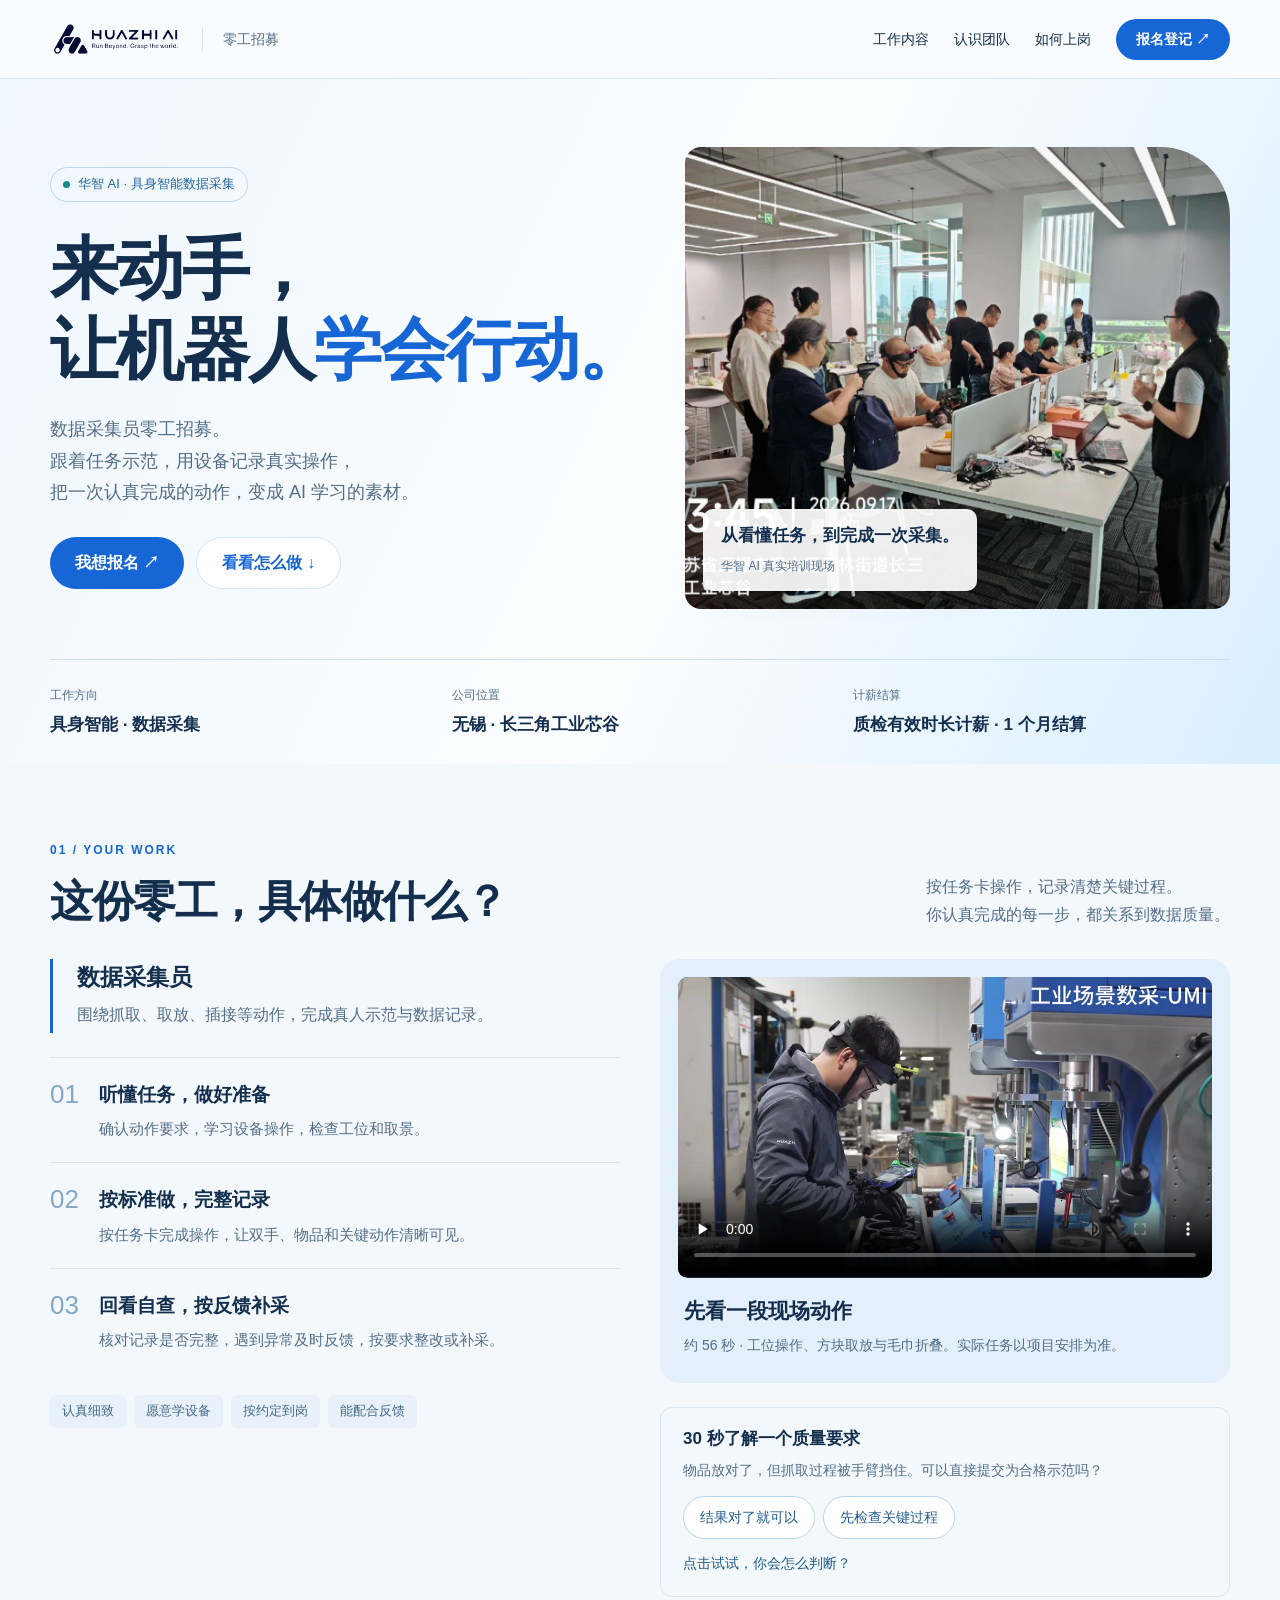
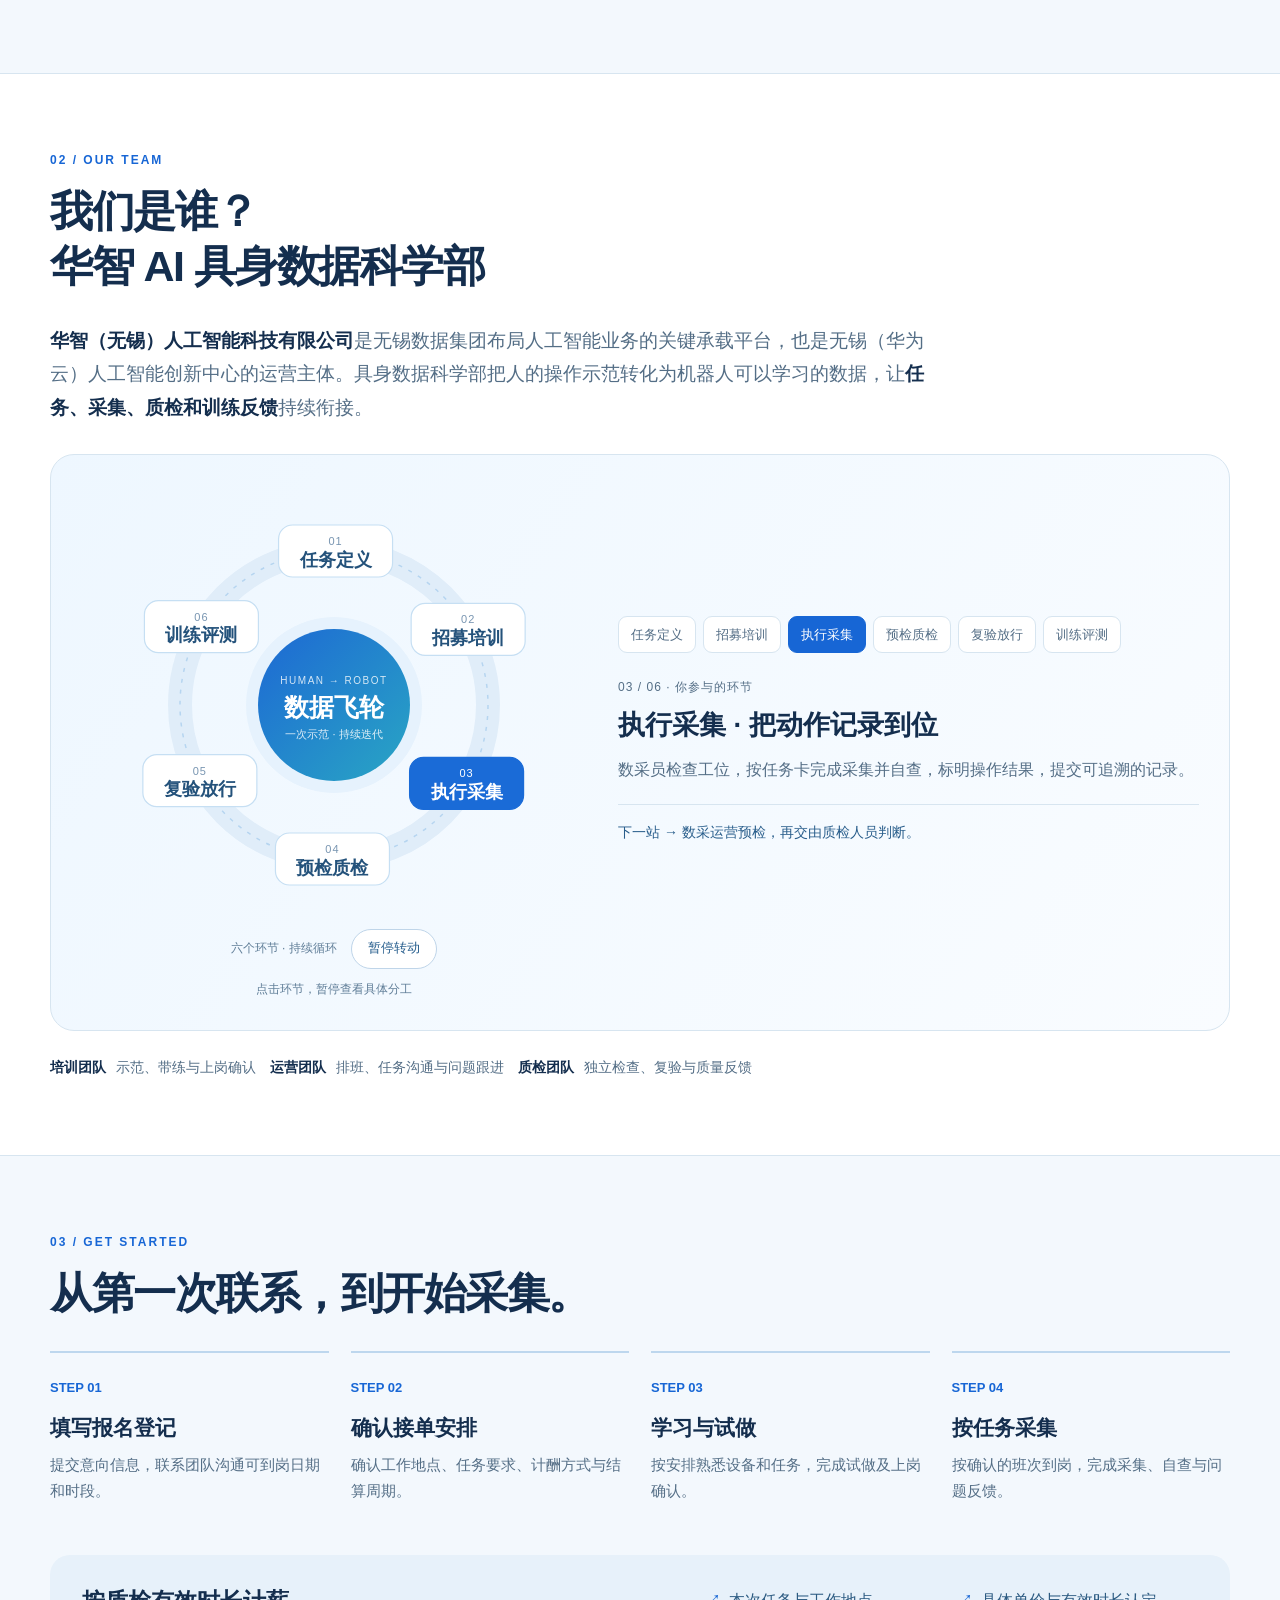
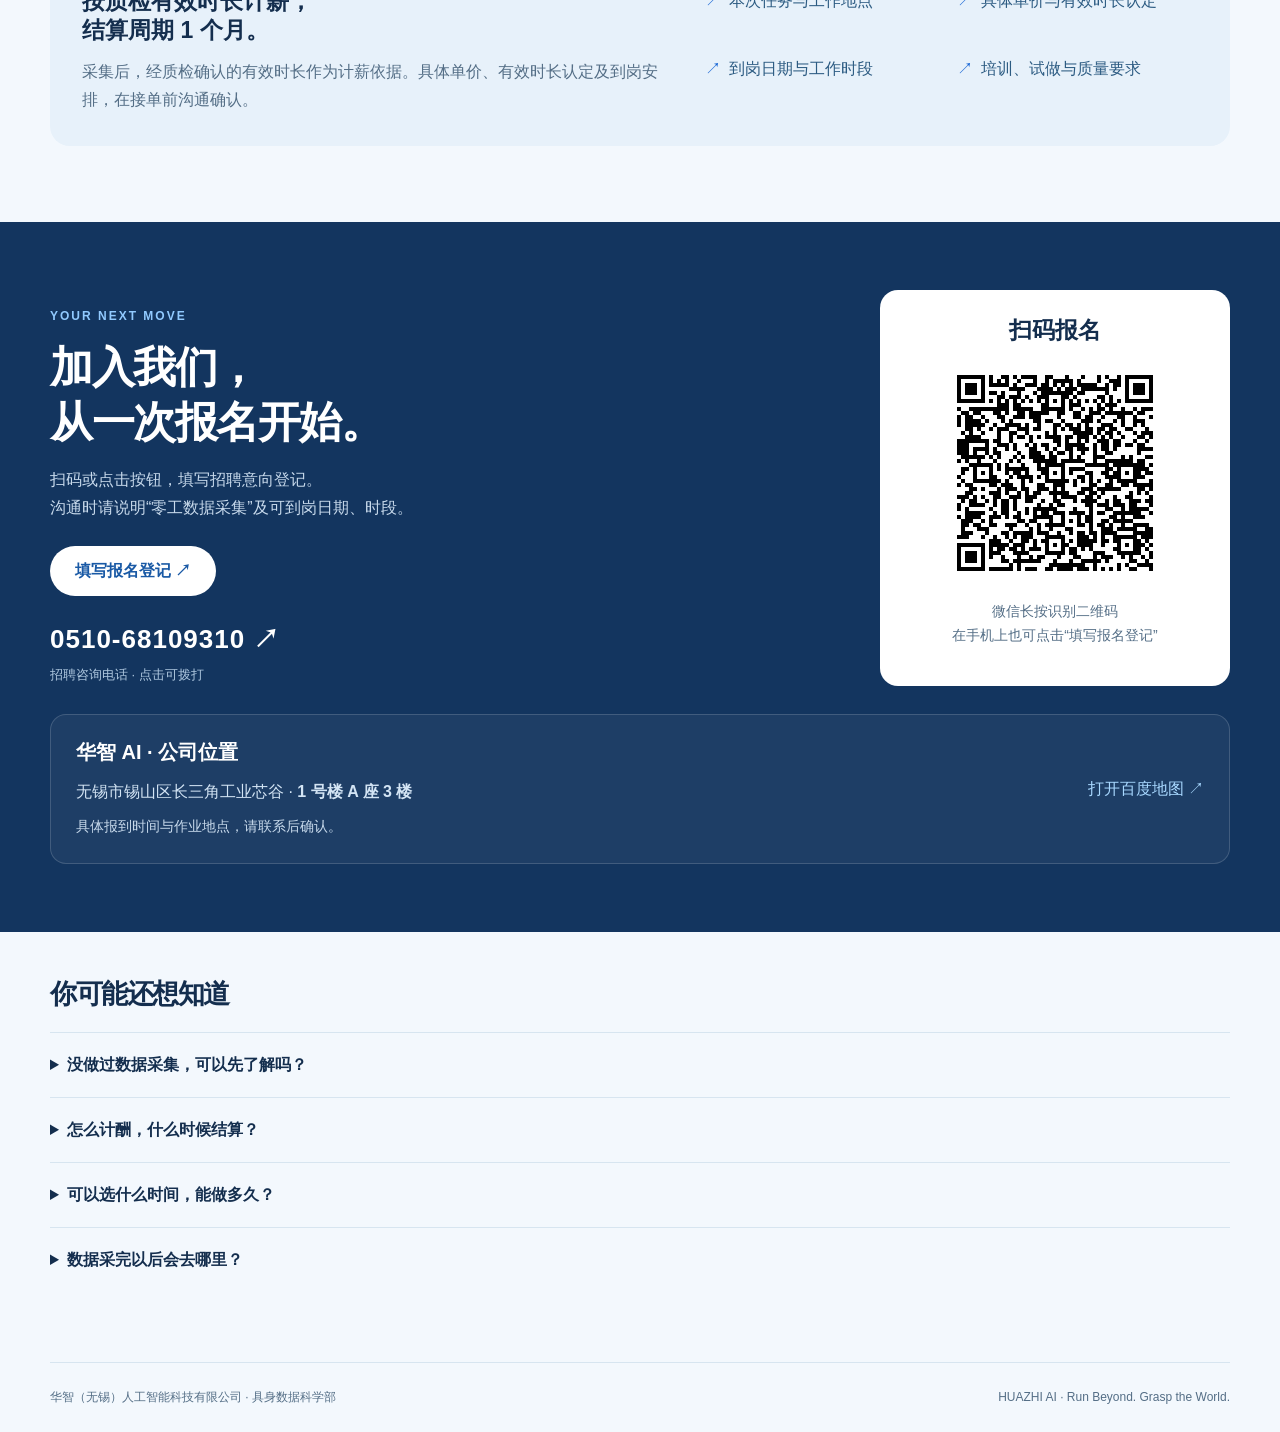
==== commit efdf8314: "Update gig.html" ====
--- a/gig.html
+++ b/gig.html
@@ -6,9 +6,9 @@
 <meta name="description" content="华智 AI 具身智能数据采集零工招募。了解现场工作、上岗流程和数据飞轮，按采集后质检有效时长计薪，结算周期为1个月，联系招聘团队沟通到岗安排。">
 <meta name="theme-color" content="#edf6ff"><link rel="icon" href="favicon.svg">
 <style>
-:root{--ink:#142e4e;--muted:#546e86;--blue:#1766d5;--line:#d7e5f0;--paper:#f3f8fd;--orange:#ee752f}*{box-sizing:border-box}html{scroll-behavior:smooth;scroll-padding-top:90px}body{margin:0;background:var(--paper);color:var(--ink);font:16px/1.75 -apple-system,BlinkMacSystemFont,'PingFang SC','Microsoft YaHei',sans-serif}a{color:inherit;text-decoration:none}button{font:inherit;cursor:pointer}button,a{touch-action:manipulation}a:focus-visible,button:focus-visible,summary:focus-visible{outline:3px solid #e8782c;outline-offset:5px}img{max-width:100%;display:block}h1,h2,h3,p{margin:0}h1,h2,h3{line-height:1.28}h2{font-size:clamp(28px,4vw,43px);letter-spacing:-1.5px}h3{font-size:23px}.wrap{width:min(1180px,calc(100% - 48px));margin:auto}.eyebrow{font-size:12px;font-weight:700;letter-spacing:2px;color:var(--blue);margin-bottom:13px}.top{position:sticky;top:0;background:#f9fcfff5;backdrop-filter:blur(15px);z-index:10;border-bottom:1px solid var(--line)}.top .wrap{height:78px;display:flex;align-items:center;justify-content:space-between;gap:20px}.brand{display:flex;align-items:center;gap:20px}.brand img{width:132px}.brand span{border-left:1px solid var(--line);padding-left:20px;font-size:14px;color:var(--muted)}nav{display:flex;align-items:center;gap:25px;font-size:14px}.button{display:inline-flex;align-items:center;justify-content:center;gap:20px;background:var(--blue);color:white;border:0;border-radius:100px;padding:13px 25px;font-weight:600;line-height:1.5}.button.small{padding:10px 20px}.button.light{background:white;color:var(--blue);border:1px solid var(--line)}.hero{position:relative;overflow:hidden;background:linear-gradient(115deg,#eff7ff 0%,#fbfdff 55%,#d9eeff);padding:68px 0 0}.hero-grid{display:grid;grid-template-columns:1.1fr 1fr;gap:36px;align-items:center}.status{display:inline-flex;align-items:center;gap:8px;border:1px solid #bcd7f0;padding:5px 12px;border-radius:100px;color:#276598;font-size:13px;margin-bottom:26px}.status:before{content:'';width:7px;height:7px;background:#168c86;border-radius:50%}h1{font-size:clamp(40px,5.3vw,68px);font-weight:750;letter-spacing:-2px;line-height:1.2}h1 span{color:var(--blue)}.hero-copy{color:var(--muted);font-size:18px;max-width:500px;margin:24px 0 28px}.actions{display:flex;gap:12px;flex-wrap:wrap}.hero-photo{position:relative}.hero-photo img{width:100%;height:auto;aspect-ratio:1.18;object-fit:cover;border-radius:16px 70px 16px 16px}.caption{position:absolute;bottom:18px;left:18px;background:#ffffffeb;padding:12px 18px;border-radius:10px;max-width:calc(100% - 36px);box-shadow:0 10px 30px #142e4e0d}.caption b{display:block;font-size:17px}.caption span{font-size:12px;color:var(--muted)}.facts{display:grid;grid-template-columns:repeat(3,1fr);border-top:1px solid #cbdfee;margin-top:50px;padding:25px 0;gap:25px}.facts small{display:block;color:var(--muted);font-size:12px;margin-bottom:4px}.facts strong{font-size:17px}.section{padding:76px 0}.heading{display:flex;align-items:end;justify-content:space-between;gap:30px;margin-bottom:30px}.heading>p{color:var(--muted);max-width:370px}.work-grid{display:grid;grid-template-columns:1fr 1fr;gap:40px}.work-intro{border-left:3px solid var(--blue);padding:4px 0 4px 24px;margin-bottom:24px}.work-intro p{color:var(--muted);margin-top:8px}.steps{list-style:none;padding:0;margin:0}.steps li{padding:20px 0;border-top:1px solid var(--line);display:flex;gap:20px;align-items:start}.steps b{font-size:26px;font-weight:500;color:#85a7c5;line-height:1.3}.steps strong{display:block;font-size:19px}.steps p{color:var(--muted);font-size:15px;margin-top:5px}.demo{background:#e3effa;border-radius:20px;padding:18px;align-self:start}.demo video{width:100%;display:block;aspect-ratio:16/9;background:#182b40;border-radius:10px}.demo h3{margin:20px 6px 8px;font-size:21px}.demo p{margin:0 6px 8px;color:var(--muted);font-size:14px}.requirements{display:flex;gap:8px;flex-wrap:wrap;margin-top:22px}.requirements span{padding:5px 12px;background:#e8f1fa;color:#456884;font-size:13px;border-radius:6px}.about{background:#fff;border-block:1px solid var(--line)}.intro{font-size:19px;color:var(--muted);max-width:900px;margin-bottom:30px}.intro strong{color:var(--ink)}.flywheel{display:grid;grid-template-columns:1fr 1.3fr;gap:32px;align-items:center;background:#f3f8fd;border:1px solid var(--line);border-radius:24px;padding:30px}.orbit{aspect-ratio:1;position:relative;max-width:360px;width:100%;margin:auto;display:grid;place-items:center}.orbit:before,.orbit:after{content:'';position:absolute;border:1px dashed #a5c8e9;border-radius:50%;inset:12%}.orbit:after{inset:23%;border-style:solid;border-color:#d7e7f7}.orbit-core{z-index:1;display:flex;flex-direction:column;align-items:center;border-radius:50%;background:linear-gradient(140deg,#1b6adb,#239cbc);width:42%;aspect-ratio:1;justify-content:center;color:white;box-shadow:0 10px 45px #4d9ac534}.orbit-core b{font-size:25px}.orbit-core small{font-size:11px;letter-spacing:1px}.orbit-label{position:absolute;background:white;padding:6px 13px;border-radius:20px;border:1px solid #d1e3f4;font-size:13px;z-index:2;white-space:nowrap}.orbit-label:nth-of-type(2){top:1%;left:36%}.orbit-label:nth-of-type(3){top:24%;right:0}.orbit-label:nth-of-type(4){bottom:18%;right:1%}.orbit-label:nth-of-type(5){bottom:1%;left:33%}.orbit-label:nth-of-type(6){bottom:23%;left:0}.orbit-label:nth-of-type(7){top:19%;left:0}.fly-detail{min-width:0}.flow-nav{display:flex;flex-wrap:wrap;gap:7px;margin-bottom:24px}.flow-nav button{border:1px solid var(--line);background:white;border-radius:9px;color:var(--muted);padding:8px 12px;line-height:1.5;font-size:13px}.flow-nav button[aria-pressed=true]{background:var(--blue);color:#fff;border-color:var(--blue)}.flow-index{font-size:12px;letter-spacing:1px;color:var(--blue);margin-bottom:10px}.fly-detail h3{font-size:27px;margin-bottom:13px}.fly-detail p{color:var(--muted)}.next{margin-top:20px;padding-top:15px;border-top:1px solid var(--line);font-size:14px;color:#285d8b}.support{margin-top:24px;display:flex;gap:14px;flex-wrap:wrap;font-size:14px;color:var(--muted)}.support span{display:inline-flex;gap:10px}.support b{color:var(--ink)}.onboard{display:grid;grid-template-columns:repeat(4,1fr);gap:22px}.onboard article{border-top:2px solid #bdd7ee;padding:20px 0}.onboard b{font-size:13px;color:var(--blue)}.onboard h3{font-size:21px;margin:14px 0 10px}.onboard p{font-size:15px;color:var(--muted)}.checklist{display:grid;grid-template-columns:1.2fr 1fr;gap:32px;background:#e7f1fa;padding:32px;border-radius:20px;margin-top:30px}.checklist h3{margin-bottom:12px}.checklist p{color:var(--muted)}.checklist ul{padding:0;margin:0;list-style:none;display:grid;grid-template-columns:1fr 1fr;gap:10px;color:#2c5b82}.checklist li:before{content:'↗';margin-right:8px;color:var(--blue)}.contact{padding:68px 0;background:#13355f;color:#fff}.contact-layout{display:grid;grid-template-columns:1.2fr 1fr;gap:45px}.contact .eyebrow{color:#91caff}.contact p{color:#c8daec;margin-top:16px}.phone{font:650 clamp(27px,4vw,43px)/1.5 Arial,sans-serif;display:inline-block;letter-spacing:1px;margin:16px 0}.contact small{display:block;color:#aec7df;font-size:13px}.address-box{padding:25px;background:#ffffff0c;border:1px solid #ffffff28;border-radius:16px}.address-box h3{font-size:20px;margin-bottom:12px}.address-box address{font-style:normal;color:#d3e4f4}.address-box a{display:inline-block;color:#a8d8ff;margin-top:20px}.faq{padding:45px 0 70px}.faq h2{font-size:27px;margin-bottom:20px}details{border-top:1px solid var(--line);padding:18px 0}summary{cursor:pointer;font-weight:600}details p{padding:14px 20px 0 0;color:var(--muted);font-size:15px}.footer{padding:24px 0;border-top:1px solid var(--line);font-size:12px;color:var(--muted);display:flex;gap:18px;justify-content:space-between}.sticky-cta{display:none}.quiz{margin-top:24px;padding:20px 22px;border:1px solid var(--line);border-radius:12px}.quiz h3{font-size:17px;margin-bottom:8px}.quiz p{font-size:14px;color:var(--muted)}.quiz-buttons{display:flex;gap:8px;margin-top:14px;flex-wrap:wrap}.quiz button{background:white;border:1px solid #b8d4ec;border-radius:100px;padding:8px 16px;color:#245d91;font-size:14px}.quiz button[aria-pressed=true]{background:#dcecff;border-color:var(--blue)}#quiz-result{margin-top:12px;color:#1f5c88;min-height:25px}.skip{position:absolute;left:10px;top:-80px;background:white;padding:15px;z-index:99}.skip:focus{top:10px}
-@media(max-width:850px){nav>a:not(.button){display:none}.hero{padding-top:38px}.hero-grid{grid-template-columns:1fr;gap:30px}.hero-photo img{aspect-ratio:1.85;border-radius:16px 50px 16px 16px}.hero-copy{max-width:100%}.facts{margin-top:30px;gap:14px}.facts strong{font-size:15px}.section{padding:52px 0}.heading{display:block}.heading>p{margin-top:18px}.work-grid{grid-template-columns:1fr;gap:26px}.flywheel{grid-template-columns:1fr;padding:24px}.orbit{max-width:290px}.onboard{grid-template-columns:1fr 1fr}.contact-layout{grid-template-columns:1fr;gap:28px}.checklist{grid-template-columns:1fr;gap:22px}.intro{font-size:17px}.fly-detail h3{font-size:24px}.footer{padding-bottom:90px}.sticky-cta{display:flex;position:fixed;bottom:0;left:0;right:0;z-index:15;align-items:center;justify-content:space-between;gap:12px;padding:12px 24px calc(12px + env(safe-area-inset-bottom));border-top:1px solid var(--line);background:#fffffff5;backdrop-filter:blur(10px)}.sticky-cta span{font-size:14px}.sticky-cta small{display:block;font-size:11px;color:var(--muted)}.contact{scroll-margin-top:15px}}
-@media(max-width:480px){.wrap{width:calc(100% - 36px)}.brand img{width:102px}.brand span{padding-left:12px;font-size:12px}.brand{gap:12px}.top .wrap{height:66px;gap:10px}.top .button{font-size:12px;padding:9px 13px}h1{font-size:40px;letter-spacing:-1.5px}.hero-copy{font-size:16px}.facts{grid-template-columns:1fr;gap:12px;padding:21px 0}.facts>div{display:flex;gap:16px;align-items:center}.facts small{margin:0;width:60px;flex-shrink:0}.caption{padding:9px 12px;bottom:12px;left:12px}.caption b{font-size:14px}.caption span{font-size:11px}.onboard{gap:16px}.onboard h3{font-size:19px}.checklist{padding:24px}.checklist ul{grid-template-columns:1fr}.flow-nav button{min-height:44px}.flywheel{padding:20px 16px}.support{display:grid;gap:8px}.sticky-cta{padding-inline:18px}.footer{flex-direction:column;gap:4px}.contact h2{font-size:30px}.hero .actions{gap:8px}.hero .button{padding:12px 20px;font-size:14px}}
+:root{--ink:#142e4e;--muted:#546e86;--blue:#1766d5;--line:#d7e5f0;--paper:#f3f8fd;--orange:#ee752f}*{box-sizing:border-box}html{scroll-behavior:smooth;scroll-padding-top:90px}body{margin:0;background:var(--paper);color:var(--ink);font:16px/1.75 -apple-system,BlinkMacSystemFont,'PingFang SC','Microsoft YaHei',sans-serif}a{color:inherit;text-decoration:none}button{font:inherit;cursor:pointer}button,a{touch-action:manipulation}a:focus-visible,button:focus-visible,summary:focus-visible{outline:3px solid #e8782c;outline-offset:5px}img{max-width:100%;display:block}h1,h2,h3,p{margin:0}h1,h2,h3{line-height:1.28}h2{font-size:clamp(28px,4vw,43px);letter-spacing:-1.5px}h3{font-size:23px}.wrap{width:min(1180px,calc(100% - 48px));margin:auto}.eyebrow{font-size:12px;font-weight:700;letter-spacing:2px;color:var(--blue);margin-bottom:13px}.top{position:sticky;top:0;background:#f9fcfff5;backdrop-filter:blur(15px);z-index:10;border-bottom:1px solid var(--line)}.top .wrap{height:78px;display:flex;align-items:center;justify-content:space-between;gap:20px}.brand{display:flex;align-items:center;gap:20px}.brand img{width:132px}.brand span{border-left:1px solid var(--line);padding-left:20px;font-size:14px;color:var(--muted)}nav{display:flex;align-items:center;gap:25px;font-size:14px}.button{display:inline-flex;align-items:center;justify-content:center;gap:20px;background:var(--blue);color:white;border:0;border-radius:100px;padding:13px 25px;font-weight:600;line-height:1.5}.button.small{padding:10px 20px}.button.light{background:white;color:var(--blue);border:1px solid var(--line)}.hero{position:relative;overflow:hidden;background:linear-gradient(115deg,#eff7ff 0%,#fbfdff 55%,#d9eeff);padding:68px 0 0}.hero-grid{display:grid;grid-template-columns:1.1fr 1fr;gap:36px;align-items:center}.status{display:inline-flex;align-items:center;gap:8px;border:1px solid #bcd7f0;padding:5px 12px;border-radius:100px;color:#276598;font-size:13px;margin-bottom:26px}.status:before{content:'';width:7px;height:7px;background:#168c86;border-radius:50%}h1{font-size:clamp(40px,5.3vw,68px);font-weight:750;letter-spacing:-2px;line-height:1.2}h1 span{color:var(--blue)}.hero-copy{color:var(--muted);font-size:18px;max-width:500px;margin:24px 0 28px}.actions{display:flex;gap:12px;flex-wrap:wrap}.hero-photo{position:relative}.hero-photo img{width:100%;height:auto;aspect-ratio:1.18;object-fit:cover;border-radius:16px 70px 16px 16px}.caption{position:absolute;bottom:18px;left:18px;background:#ffffffeb;padding:12px 18px;border-radius:10px;max-width:calc(100% - 36px);box-shadow:0 10px 30px #142e4e0d}.caption b{display:block;font-size:17px}.caption span{font-size:12px;color:var(--muted)}.facts{display:grid;grid-template-columns:repeat(3,1fr);border-top:1px solid #cbdfee;margin-top:50px;padding:25px 0;gap:25px}.facts small{display:block;color:var(--muted);font-size:12px;margin-bottom:4px}.facts strong{font-size:17px}.section{padding:76px 0}.heading{display:flex;align-items:end;justify-content:space-between;gap:30px;margin-bottom:30px}.heading>p{color:var(--muted);max-width:370px}.work-grid{display:grid;grid-template-columns:1fr 1fr;gap:40px}.work-intro{border-left:3px solid var(--blue);padding:4px 0 4px 24px;margin-bottom:24px}.work-intro p{color:var(--muted);margin-top:8px}.steps{list-style:none;padding:0;margin:0}.steps li{padding:20px 0;border-top:1px solid var(--line);display:flex;gap:20px;align-items:start}.steps b{font-size:26px;font-weight:500;color:#85a7c5;line-height:1.3}.steps strong{display:block;font-size:19px}.steps p{color:var(--muted);font-size:15px;margin-top:5px}.demo{background:#e3effa;border-radius:20px;padding:18px;align-self:start}.demo video{width:100%;display:block;aspect-ratio:16/9;background:#182b40;border-radius:10px}.demo h3{margin:20px 6px 8px;font-size:21px}.demo p{margin:0 6px 8px;color:var(--muted);font-size:14px}.requirements{display:flex;gap:8px;flex-wrap:wrap;margin-top:22px}.requirements span{padding:5px 12px;background:#e8f1fa;color:#456884;font-size:13px;border-radius:6px}.about{background:#fff;border-block:1px solid var(--line)}.intro{font-size:19px;color:var(--muted);max-width:900px;margin-bottom:30px}.intro strong{color:var(--ink)}.flywheel{display:grid;grid-template-columns:minmax(0,1fr) minmax(0,1.15fr);gap:32px;align-items:center;background:linear-gradient(125deg,#eef7ff,#f9fcff);border:1px solid var(--line);border-radius:24px;padding:30px}.orbit-panel{min-width:0;text-align:center}.orbit{width:min(100%,440px);aspect-ratio:1;margin:auto;position:relative}.orbit svg{display:block;width:100%;height:auto;overflow:visible}.orbit-track{fill:none;stroke:#b6d5f0;stroke-width:1.5;stroke-dasharray:4 7}.orbit-guide{fill:none;stroke:#e0edf9;stroke-width:24}.orbit-node rect{fill:#fff;stroke:#c6dff3;stroke-width:1.2;transition:fill .25s,stroke .25s}.orbit-node text{text-anchor:middle;dominant-baseline:middle;font-family:inherit;pointer-events:none}.orbit-node .node-number{font-size:11px;letter-spacing:1px;fill:#7895b1}.orbit-node .node-title{font-size:18px;font-weight:600;fill:#24527b}.orbit-node.active rect{fill:#1a6bd7;stroke:#1a6bd7}.orbit-node.active text{fill:#fff}.orbit-controls{display:flex;align-items:center;justify-content:center;gap:14px;margin-top:4px;font-size:12px;color:#607e98}.orbit-toggle{border:1px solid #bfd5e9;background:#fff;color:#245c8c;border-radius:100px;padding:7px 16px;min-height:40px;font-size:13px}.orbit-hint{font-size:12px;color:#607e98;margin:10px 0 0}.flow-reading{min-height:192px}.flow-nav button{transition:background .2s,color .2s}.fly-detail{min-width:0}.flow-nav{display:flex;flex-wrap:wrap;gap:7px;margin-bottom:24px}.flow-nav button{border:1px solid var(--line);background:white;border-radius:9px;color:var(--muted);padding:8px 12px;line-height:1.5;font-size:13px}.flow-nav button[aria-pressed=true]{background:var(--blue);color:#fff;border-color:var(--blue)}.flow-index{font-size:12px;letter-spacing:1px;color:var(--blue);margin-bottom:10px}.fly-detail h3{font-size:27px;margin-bottom:13px}.fly-detail p{color:var(--muted)}.next{margin-top:20px;padding-top:15px;border-top:1px solid var(--line);font-size:14px;color:#285d8b}.support{margin-top:24px;display:flex;gap:14px;flex-wrap:wrap;font-size:14px;color:var(--muted)}.support span{display:inline-flex;gap:10px}.support b{color:var(--ink)}.onboard{display:grid;grid-template-columns:repeat(4,1fr);gap:22px}.onboard article{border-top:2px solid #bdd7ee;padding:20px 0}.onboard b{font-size:13px;color:var(--blue)}.onboard h3{font-size:21px;margin:14px 0 10px}.onboard p{font-size:15px;color:var(--muted)}.checklist{display:grid;grid-template-columns:1.2fr 1fr;gap:32px;background:#e7f1fa;padding:32px;border-radius:20px;margin-top:30px}.checklist h3{margin-bottom:12px}.checklist p{color:var(--muted)}.checklist ul{padding:0;margin:0;list-style:none;display:grid;grid-template-columns:1fr 1fr;gap:10px;color:#2c5b82}.checklist li:before{content:'↗';margin-right:8px;color:var(--blue)}.contact{padding:68px 0;background:#13355f;color:#fff}.contact-layout{display:grid;grid-template-columns:1.2fr 1fr;gap:45px}.contact .eyebrow{color:#91caff}.contact p{color:#c8daec;margin-top:16px}.phone{font:650 clamp(27px,4vw,43px)/1.5 Arial,sans-serif;display:inline-block;letter-spacing:1px;margin:16px 0}.contact small{display:block;color:#aec7df;font-size:13px}.address-box{padding:25px;background:#ffffff0c;border:1px solid #ffffff28;border-radius:16px}.address-box h3{font-size:20px;margin-bottom:12px}.address-box address{font-style:normal;color:#d3e4f4}.address-box a{display:inline-block;color:#a8d8ff;margin-top:20px}.faq{padding:45px 0 70px}.faq h2{font-size:27px;margin-bottom:20px}details{border-top:1px solid var(--line);padding:18px 0}summary{cursor:pointer;font-weight:600}details p{padding:14px 20px 0 0;color:var(--muted);font-size:15px}.footer{padding:24px 0;border-top:1px solid var(--line);font-size:12px;color:var(--muted);display:flex;gap:18px;justify-content:space-between}.sticky-cta{display:none}.quiz{margin-top:24px;padding:20px 22px;border:1px solid var(--line);border-radius:12px}.quiz h3{font-size:17px;margin-bottom:8px}.quiz p{font-size:14px;color:var(--muted)}.quiz-buttons{display:flex;gap:8px;margin-top:14px;flex-wrap:wrap}.quiz button{background:white;border:1px solid #b8d4ec;border-radius:100px;padding:8px 16px;color:#245d91;font-size:14px}.quiz button[aria-pressed=true]{background:#dcecff;border-color:var(--blue)}#quiz-result{margin-top:12px;color:#1f5c88;min-height:25px}.skip{position:absolute;left:10px;top:-80px;background:white;padding:15px;z-index:99}.skip:focus{top:10px}
+@media(max-width:850px){nav>a:not(.button){display:none}.hero{padding-top:38px}.hero-grid{grid-template-columns:1fr;gap:30px}.hero-photo img{aspect-ratio:1.85;border-radius:16px 50px 16px 16px}.hero-copy{max-width:100%}.facts{margin-top:30px;gap:14px}.facts strong{font-size:15px}.section{padding:52px 0}.heading{display:block}.heading>p{margin-top:18px}.work-grid{grid-template-columns:1fr;gap:26px}.flywheel{grid-template-columns:1fr;padding:24px}.orbit{max-width:400px}.onboard{grid-template-columns:1fr 1fr}.contact-layout{grid-template-columns:1fr;gap:28px}.checklist{grid-template-columns:1fr;gap:22px}.intro{font-size:17px}.fly-detail h3{font-size:24px}.footer{padding-bottom:90px}.sticky-cta{display:flex;position:fixed;bottom:0;left:0;right:0;z-index:15;align-items:center;justify-content:space-between;gap:12px;padding:12px 24px calc(12px + env(safe-area-inset-bottom));border-top:1px solid var(--line);background:#fffffff5;backdrop-filter:blur(10px)}.sticky-cta span{font-size:14px}.sticky-cta small{display:block;font-size:11px;color:var(--muted)}.contact{scroll-margin-top:15px}}
+@media(max-width:480px){.wrap{width:calc(100% - 36px)}.brand img{width:102px}.brand span{padding-left:12px;font-size:12px}.brand{gap:12px}.top .wrap{height:66px;gap:10px}.top .button{font-size:12px;padding:9px 13px}h1{font-size:40px;letter-spacing:-1.5px}.hero-copy{font-size:16px}.facts{grid-template-columns:1fr;gap:12px;padding:21px 0}.facts>div{display:flex;gap:16px;align-items:center}.facts small{margin:0;width:60px;flex-shrink:0}.caption{padding:9px 12px;bottom:12px;left:12px}.caption b{font-size:14px}.caption span{font-size:11px}.onboard{gap:16px}.onboard h3{font-size:19px}.checklist{padding:24px}.checklist ul{grid-template-columns:1fr}.flow-nav button{min-height:44px}.flywheel{padding:20px 12px;gap:24px}.orbit-controls{gap:10px}.flow-reading{min-height:218px}.support{display:grid;gap:8px}.sticky-cta{padding-inline:18px}.footer{flex-direction:column;gap:4px}.contact h2{font-size:30px}.hero .actions{gap:8px}.hero .button{padding:12px 20px;font-size:14px}}
 @media(prefers-reduced-motion:reduce){html{scroll-behavior:auto}}
 
 .application-card{background:#fff;color:var(--ink);padding:26px;border-radius:18px;text-align:center;max-width:350px;width:100%;justify-self:end}
@@ -30,7 +30,7 @@
 <main>
 <section class="hero" id="home"><div class="wrap"><div class="hero-grid"><div><p class="status">华智 AI · 具身智能数据采集</p><h1>来动手，<br>让机器人<span>学会行动。</span></h1><p class="hero-copy">数据采集员零工招募。<br>跟着任务示范，用设备记录真实操作，<br>把一次认真完成的动作，变成 AI 学习的素材。</p><div class="actions"><a class="button" href="#apply">我想报名 ↗</a><a class="button light" href="#work">看看怎么做 ↓</a></div></div><div class="hero-photo"><img src="practice.webp" width="900" height="650" alt="华智 AI 团队现场交流与培训"><div class="caption"><b>从看懂任务，到完成一次采集。</b><span>华智 AI 真实培训现场</span></div></div></div><div class="facts"><div><small>工作方向</small><strong>具身智能 · 数据采集</strong></div><div><small>公司位置</small><strong>无锡 · 长三角工业芯谷</strong></div><div><small>计薪结算</small><strong>质检有效时长计薪 · 1 个月结算</strong></div></div></div></section>
 <section class="section" id="work"><div class="wrap"><header class="heading"><div><p class="eyebrow">01 / YOUR WORK</p><h2>这份零工，具体做什么？</h2></div><p>按任务卡操作，记录清楚关键过程。<br>你认真完成的每一步，都关系到数据质量。</p></header><div class="work-grid"><div><div class="work-intro"><h3>数据采集员</h3><p>围绕抓取、取放、插接等动作，完成真人示范与数据记录。</p></div><ol class="steps"><li><b>01</b><div><strong>听懂任务，做好准备</strong><p>确认动作要求，学习设备操作，检查工位和取景。</p></div></li><li><b>02</b><div><strong>按标准做，完整记录</strong><p>按任务卡完成操作，让双手、物品和关键动作清晰可见。</p></div></li><li><b>03</b><div><strong>回看自查，按反馈补采</strong><p>核对记录是否完整，遇到异常及时反馈，按要求整改或补采。</p></div></li></ol><div class="requirements"><span>认真细致</span><span>愿意学设备</span><span>按约定到岗</span><span>能配合反馈</span></div></div><div><figure class="demo" style="margin:0"><video controls controlslist="nodownload" playsinline preload="none" poster="action-demo-v2-cover.webp" aria-label="数据采集动作示例"><source src="action-demo-v2.mp4" type="video/mp4">浏览器暂不支持视频播放。</video><figcaption><h3>先看一段现场动作</h3><p>约 56 秒 · 工位操作、方块取放与毛巾折叠。实际任务以项目安排为准。</p></figcaption></figure><div class="quiz"><h3>30 秒了解一个质量要求</h3><p>物品放对了，但抓取过程被手臂挡住。可以直接提交为合格示范吗？</p><div class="quiz-buttons"><button type="button" data-answer="yes" aria-pressed="false">结果对了就可以</button><button type="button" data-answer="no" aria-pressed="false">先检查关键过程</button></div><p id="quiz-result" role="status" aria-live="polite">点击试试，你会怎么判断？</p></div></div></div></div></section>
-<section class="section about" id="about"><div class="wrap"><header class="heading"><div><p class="eyebrow">02 / OUR TEAM</p><h2>我们是谁？<br>华智 AI 具身数据科学部</h2></div></header><p class="intro"><strong>华智（无锡）人工智能科技有限公司</strong>是无锡数据集团布局人工智能业务的关键承载平台，也是无锡（华为云）人工智能创新中心的运营主体。具身数据科学部把人的操作示范转化为机器人可以学习的数据，让<strong>任务、采集、质检和训练反馈</strong>持续衔接。</p><div class="flywheel"><div class="orbit" role="img" aria-label="数据生产飞轮从任务定义出发，经招募培训、执行采集、预检质检、复验放行、训练评测，反馈下一轮任务"><div class="orbit-core"><small>HUMAN → ROBOT</small><b>数据飞轮</b><small>一次示范 · 持续迭代</small></div><span class="orbit-label">任务定义</span><span class="orbit-label">招募培训</span><span class="orbit-label">执行采集</span><span class="orbit-label">预检质检</span><span class="orbit-label">复验放行</span><span class="orbit-label">训练评测 ↻</span></div><div class="fly-detail"><div class="flow-nav" role="group" aria-label="查看数据飞轮各环节"><button type="button" data-flow="0" aria-pressed="false">任务定义</button><button type="button" data-flow="1" aria-pressed="false">招募培训</button><button type="button" data-flow="2" aria-pressed="true">执行采集</button><button type="button" data-flow="3" aria-pressed="false">预检质检</button><button type="button" data-flow="4" aria-pressed="false">复验放行</button><button type="button" data-flow="5" aria-pressed="false">训练评测</button></div><div aria-live="polite" aria-atomic="true"><p class="flow-index" id="flow-index">03 / 06 · 你参与的环节</p><h3 id="flow-title">执行采集 · 把动作记录到位</h3><p id="flow-copy">数采员检查工位，按任务卡完成采集并自查，标明操作结果，提交可追溯的记录。</p><div class="next" id="flow-next">下一站 → 数采运营预检，再交由质检人员判断。</div></div></div></div><div class="support"><span><b>培训团队</b>示范、带练与上岗确认</span><span><b>运营团队</b>排班、任务沟通与问题跟进</span><span><b>质检团队</b>独立检查、复验与质量反馈</span></div></div></section>
+<section class="section about" id="about"><div class="wrap"><header class="heading"><div><p class="eyebrow">02 / OUR TEAM</p><h2>我们是谁？<br>华智 AI 具身数据科学部</h2></div></header><p class="intro"><strong>华智（无锡）人工智能科技有限公司</strong>是无锡数据集团布局人工智能业务的关键承载平台，也是无锡（华为云）人工智能创新中心的运营主体。具身数据科学部把人的操作示范转化为机器人可以学习的数据，让<strong>任务、采集、质检和训练反馈</strong>持续衔接。</p><div class="flywheel"><div class="orbit-panel"><div class="orbit"><svg viewBox="0 0 440 440" role="img" aria-labelledby="gig-wheel-title gig-wheel-desc"><title id="gig-wheel-title">数据生产飞轮</title><desc id="gig-wheel-desc">任务定义、招募培训、执行采集、预检质检、复验放行、训练评测，六个环节持续迭代。可通过右侧或下方按钮查看各环节。</desc><defs><linearGradient id="gig-core" x2="1" y2="1"><stop stop-color="#1d68d4"/><stop offset="1" stop-color="#29a6c4"/></linearGradient></defs><circle class="orbit-guide" cx="220" cy="220" r="154"/><circle class="orbit-track" cx="220" cy="220" r="154"/><g id="orbit-arrows" fill="#72acd8"><path d="M210 64l11 -6v12z"/><path d="M230 376l-11 6v-12z"/></g><circle cx="220" cy="220" r="88" fill="#e6f2fd"/><circle cx="220" cy="220" r="76" fill="url(#gig-core)"/><g text-anchor="middle" fill="white" font-family="inherit"><text x="220" y="199" font-size="10" letter-spacing="1.5" opacity=".8">HUMAN → ROBOT</text><text x="220" y="231" font-size="25" font-weight="700">数据飞轮</text><text x="220" y="253" font-size="11" opacity=".85">一次示范 · 持续迭代</text></g><g class="orbit-node" data-node="0"><rect x="-57" y="-26" width="114" height="52" rx="14"/><text class="node-number" y="-9">01</text><text class="node-title" y="10">任务定义</text></g><g class="orbit-node" data-node="1"><rect x="-57" y="-26" width="114" height="52" rx="14"/><text class="node-number" y="-9">02</text><text class="node-title" y="10">招募培训</text></g><g class="orbit-node active" data-node="2"><rect x="-57" y="-26" width="114" height="52" rx="14"/><text class="node-number" y="-9">03</text><text class="node-title" y="10">执行采集</text></g><g class="orbit-node" data-node="3"><rect x="-57" y="-26" width="114" height="52" rx="14"/><text class="node-number" y="-9">04</text><text class="node-title" y="10">预检质检</text></g><g class="orbit-node" data-node="4"><rect x="-57" y="-26" width="114" height="52" rx="14"/><text class="node-number" y="-9">05</text><text class="node-title" y="10">复验放行</text></g><g class="orbit-node" data-node="5"><rect x="-57" y="-26" width="114" height="52" rx="14"/><text class="node-number" y="-9">06</text><text class="node-title" y="10">训练评测</text></g></svg></div><div class="orbit-controls"><span>六个环节 · 持续循环</span><button type="button" class="orbit-toggle" id="orbit-toggle" aria-pressed="false">暂停转动</button></div><p class="orbit-hint">点击环节，暂停查看具体分工</p></div><div class="fly-detail"><div class="flow-nav" role="group" aria-label="查看数据飞轮各环节"><button type="button" data-flow="0" aria-pressed="false">任务定义</button><button type="button" data-flow="1" aria-pressed="false">招募培训</button><button type="button" data-flow="2" aria-pressed="true">执行采集</button><button type="button" data-flow="3" aria-pressed="false">预检质检</button><button type="button" data-flow="4" aria-pressed="false">复验放行</button><button type="button" data-flow="5" aria-pressed="false">训练评测</button></div><div class="flow-reading"><p class="flow-index" id="flow-index">03 / 06 · 你参与的环节</p><h3 id="flow-title">执行采集 · 把动作记录到位</h3><p id="flow-copy">数采员检查工位，按任务卡完成采集并自查，标明操作结果，提交可追溯的记录。</p><div class="next" id="flow-next">下一站 → 数采运营预检，再交由质检人员判断。</div></div></div></div><div class="support"><span><b>培训团队</b>示范、带练与上岗确认</span><span><b>运营团队</b>排班、任务沟通与问题跟进</span><span><b>质检团队</b>独立检查、复验与质量反馈</span></div></div></section>
 <section class="section" id="start"><div class="wrap"><header class="heading"><div><p class="eyebrow">03 / GET STARTED</p><h2>从第一次联系，到开始采集。</h2></div></header><div class="onboard"><article><b>STEP 01</b><h3>填写报名登记</h3><p>提交意向信息，联系团队沟通可到岗日期和时段。</p></article><article><b>STEP 02</b><h3>确认接单安排</h3><p>确认工作地点、任务要求、计酬方式与结算周期。</p></article><article><b>STEP 03</b><h3>学习与试做</h3><p>按安排熟悉设备和任务，完成试做及上岗确认。</p></article><article><b>STEP 04</b><h3>按任务采集</h3><p>按确认的班次到岗，完成采集、自查与问题反馈。</p></article></div><div class="checklist"><div><h3>按质检有效时长计薪，<br>结算周期 1 个月。</h3><p>采集后，经质检确认的有效时长作为计薪依据。具体单价、有效时长认定及到岗安排，在接单前沟通确认。</p></div><ul><li>本次任务与工作地点</li><li>具体单价与有效时长认定</li><li>到岗日期与工作时段</li><li>培训、试做与质量要求</li></ul></div></div></section>
 <section class="contact" id="contact">
  <div class="wrap">
@@ -66,13 +66,52 @@
  ['05 / 06 · 核对后再交付','复验放行 · 确认批次质量','质检运营安排抽检与复验，形成批次放行结论，交付验收后的数据版本。','下一站 → 数据按版本进入训练与评测。'],
  ['06 / 06 · 回到下一轮任务','训练评测 · 看看机器人学得怎样','算法团队用独立场景评测能力，记录改善与仍存在的缺口，让下一轮采集更有方向。','回到起点 ↻ 根据能力缺口调整任务与采集配方。']
 ];
-document.querySelectorAll('[data-flow]').forEach(button => {
- button.addEventListener('click', () => {
-  const selected = flows[Number(button.dataset.flow)];
-  document.querySelectorAll('[data-flow]').forEach(item => item.setAttribute('aria-pressed', String(item === button)));
-  ['flow-index','flow-title','flow-copy','flow-next'].forEach((id,index) => { document.getElementById(id).textContent = selected[index]; });
+const flowButtons = [...document.querySelectorAll('[data-flow]')];
+const orbitNodes = [...document.querySelectorAll('[data-node]')];
+const orbit = document.querySelector('.orbit');
+const orbitArrows = document.getElementById('orbit-arrows');
+const orbitToggle = document.getElementById('orbit-toggle');
+const motionPreference = matchMedia('(prefers-reduced-motion: reduce)');
+let selectedFlow = 2, angle = 0, elapsed = 0, previousTime = 0, frameId = 0;
+let playing = !motionPreference.matches, wheelVisible = false;
+function selectFlow(index) {
+ selectedFlow = index;
+ flowButtons.forEach(item => item.setAttribute('aria-pressed', String(Number(item.dataset.flow) === index)));
+ orbitNodes.forEach((item,i) => item.classList.toggle('active',i === index));
+ ['flow-index','flow-title','flow-copy','flow-next'].forEach((id,i) => { document.getElementById(id).textContent = flows[index][i]; });
+}
+function drawOrbit() {
+ orbitNodes.forEach((node,i) => {
+  const radians = (angle + i * 60 - 90) * Math.PI / 180;
+  node.setAttribute('transform', `translate(${220 + 154 * Math.cos(radians)} ${220 + 154 * Math.sin(radians)})`);
  });
-});
+ orbitArrows.setAttribute('transform', `rotate(${angle} 220 220)`);
+}
+function animateOrbit(time) {
+ frameId = 0;
+ if (!playing || !wheelVisible || document.hidden) { previousTime = 0; return; }
+ const delta = previousTime ? Math.min((time - previousTime) / 1000, .1) : 0;
+ previousTime = time;
+ angle = (angle + delta * 5) % 360;
+ elapsed += delta;
+ if (elapsed >= 6) { elapsed = 0; selectFlow((selectedFlow + 1) % flows.length); }
+ drawOrbit();
+ frameId = requestAnimationFrame(animateOrbit);
+}
+function syncOrbit() {
+ orbitToggle.textContent = playing ? '暂停转动' : '继续转动';
+ orbitToggle.setAttribute('aria-pressed', String(!playing));
+ cancelAnimationFrame(frameId); frameId = 0; previousTime = 0;
+ if (playing && wheelVisible && !document.hidden) frameId = requestAnimationFrame(animateOrbit);
+}
+flowButtons.forEach(button => button.addEventListener('click', () => {
+ playing = false; elapsed = 0; selectFlow(Number(button.dataset.flow)); syncOrbit();
+}));
+orbitToggle.addEventListener('click', () => { playing = !playing; syncOrbit(); });
+new IntersectionObserver(entries => { wheelVisible = entries[0].isIntersecting; syncOrbit(); }, { threshold: .15 }).observe(orbit);
+document.addEventListener('visibilitychange', syncOrbit);
+motionPreference.addEventListener('change', event => { if (event.matches) { playing = false; syncOrbit(); } });
+drawOrbit(); syncOrbit();
 document.querySelectorAll('[data-answer]').forEach(button => {
  button.addEventListener('click', () => {
   document.querySelectorAll('[data-answer]').forEach(item => item.setAttribute('aria-pressed', String(item === button)));
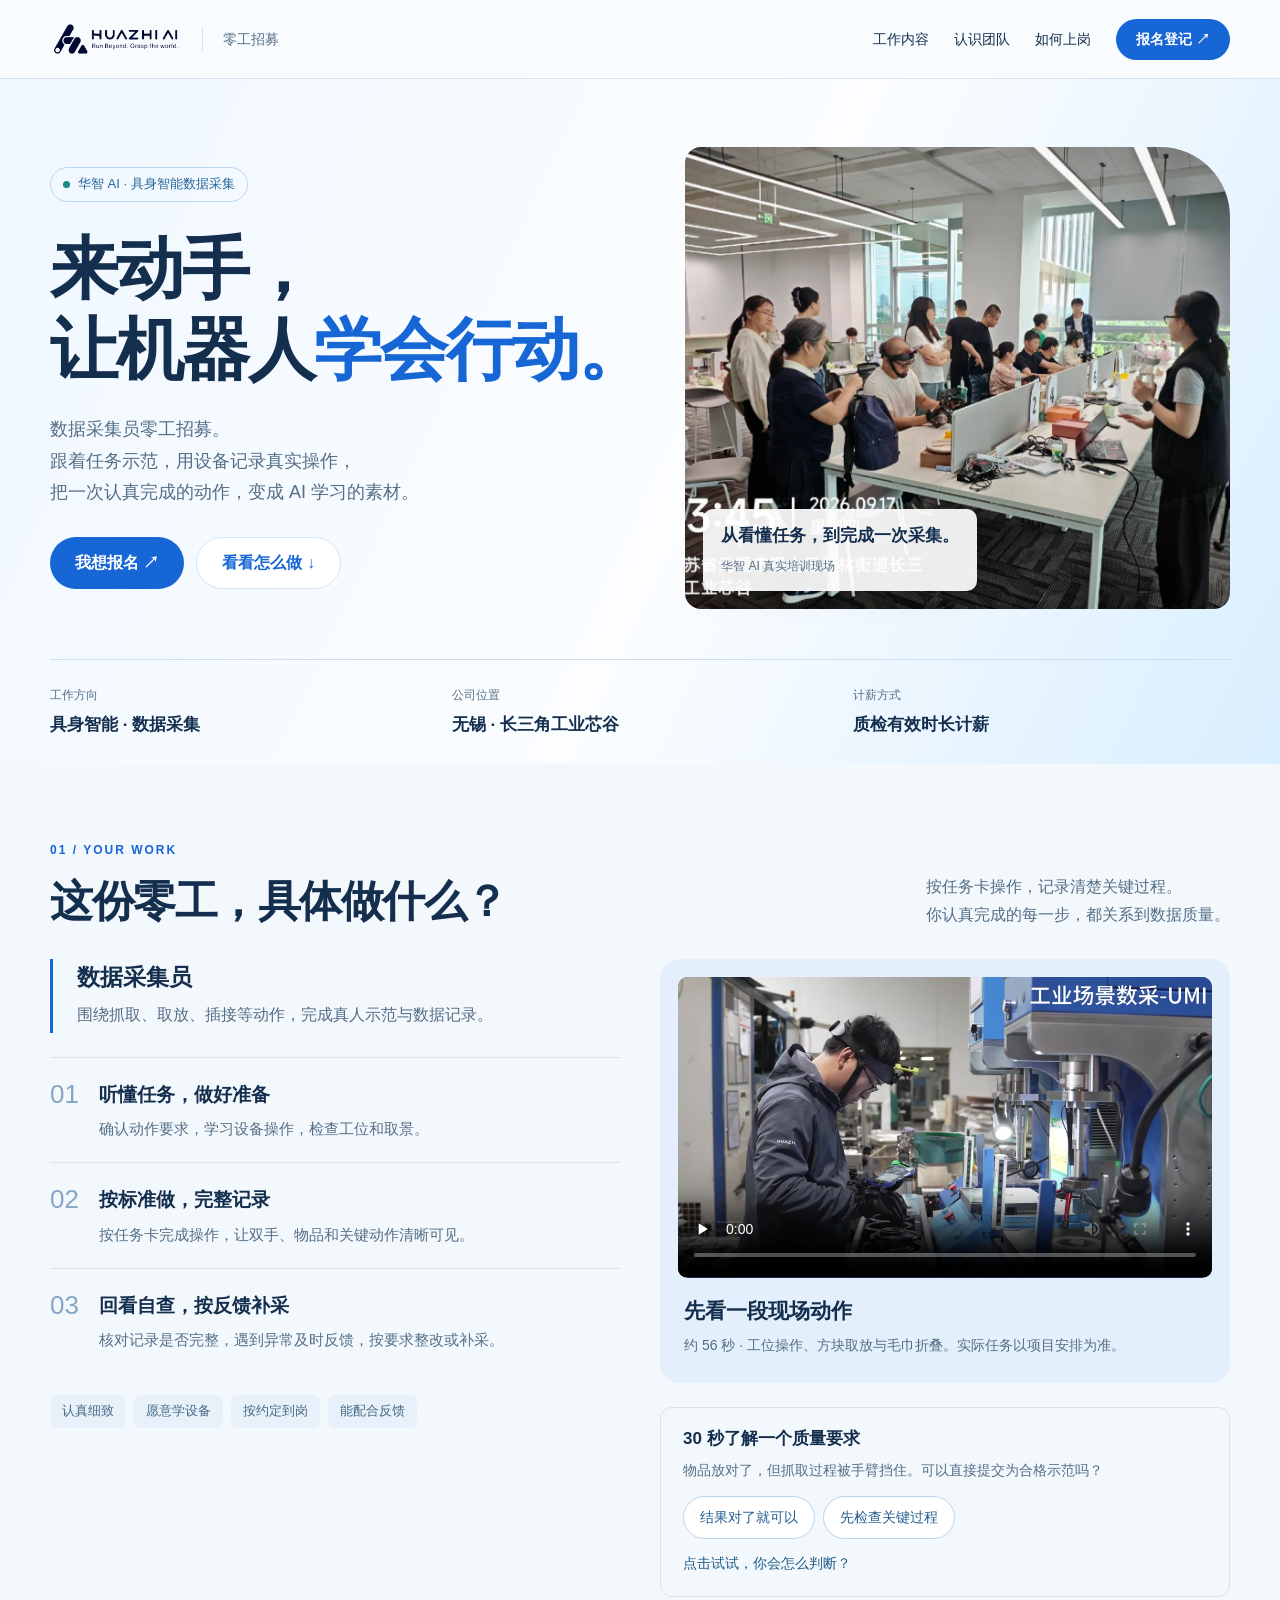
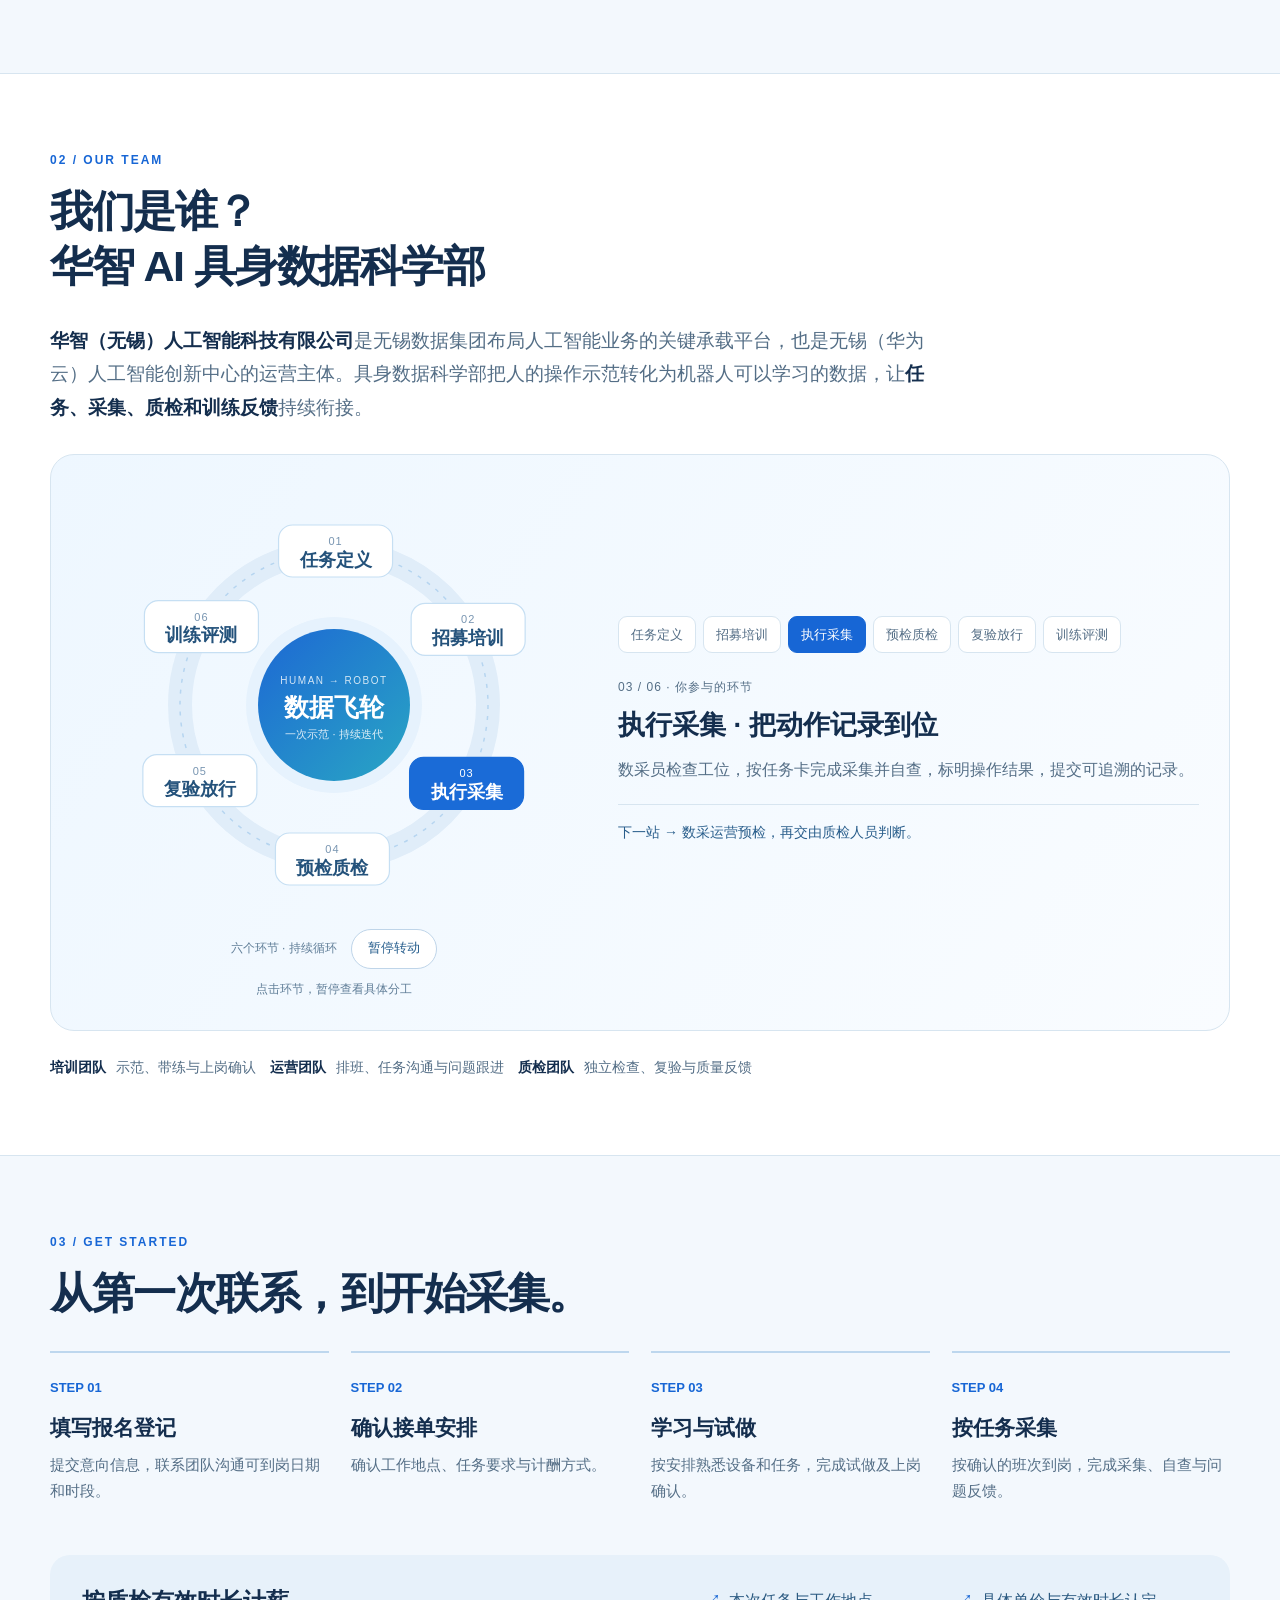
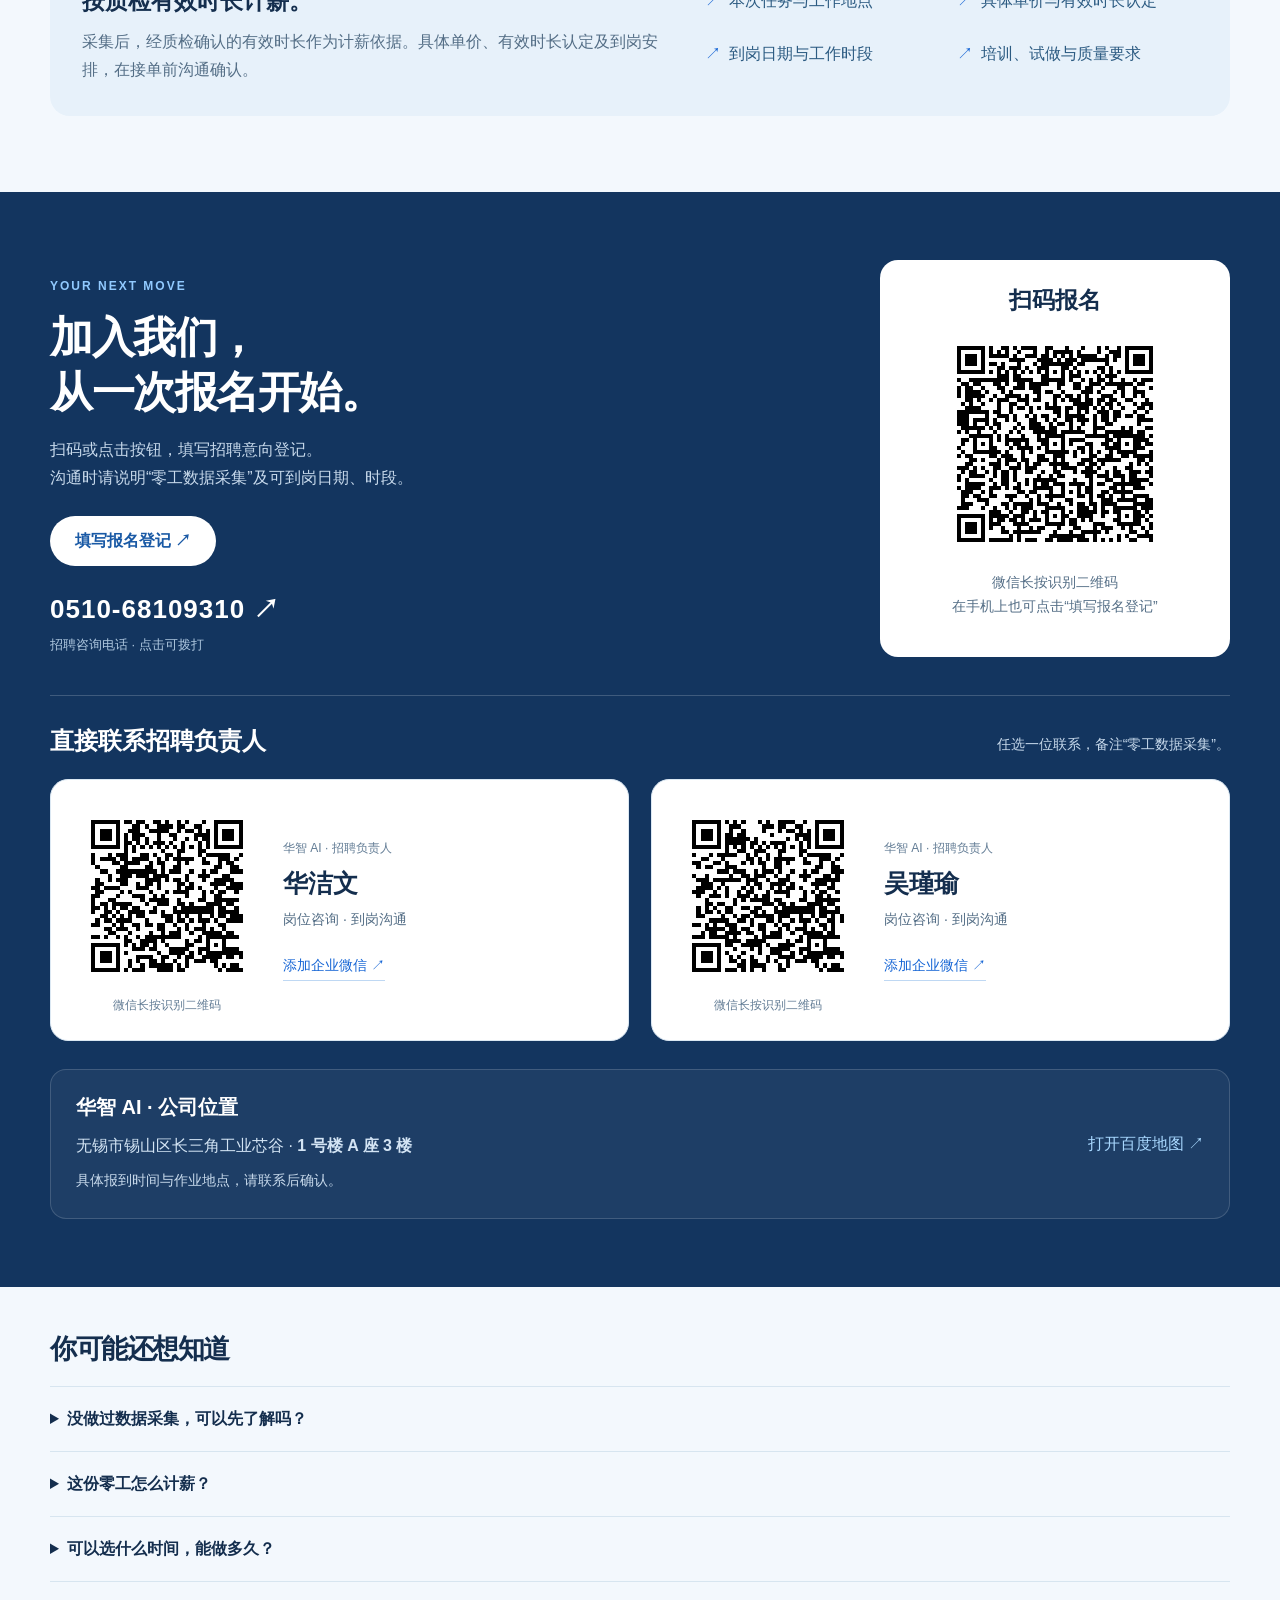
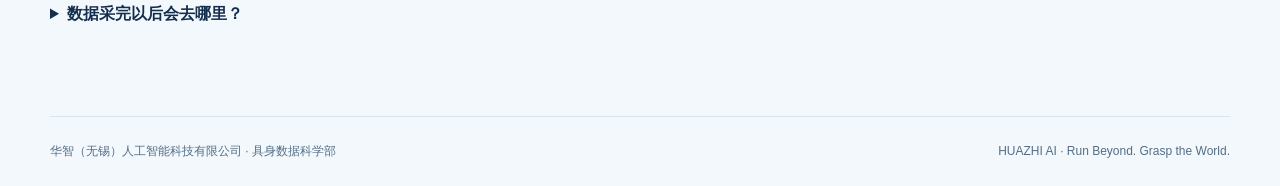
==== commit a2dc5eae: "Update gig.html" ====
--- a/gig.html
+++ b/gig.html
@@ -3,7 +3,7 @@
 <head>
 <meta charset="utf-8"><meta name="viewport" content="width=device-width,initial-scale=1">
 <title>华智 AI · 零工招募</title>
-<meta name="description" content="华智 AI 具身智能数据采集零工招募。了解现场工作、上岗流程和数据飞轮，按采集后质检有效时长计薪，结算周期为1个月，联系招聘团队沟通到岗安排。">
+<meta name="description" content="华智 AI 具身智能数据采集零工招募。了解现场工作、上岗流程和数据飞轮，按采集后质检有效时长计薪，联系招聘团队沟通到岗安排。">
 <meta name="theme-color" content="#edf6ff"><link rel="icon" href="favicon.svg">
 <style>
 :root{--ink:#142e4e;--muted:#546e86;--blue:#1766d5;--line:#d7e5f0;--paper:#f3f8fd;--orange:#ee752f}*{box-sizing:border-box}html{scroll-behavior:smooth;scroll-padding-top:90px}body{margin:0;background:var(--paper);color:var(--ink);font:16px/1.75 -apple-system,BlinkMacSystemFont,'PingFang SC','Microsoft YaHei',sans-serif}a{color:inherit;text-decoration:none}button{font:inherit;cursor:pointer}button,a{touch-action:manipulation}a:focus-visible,button:focus-visible,summary:focus-visible{outline:3px solid #e8782c;outline-offset:5px}img{max-width:100%;display:block}h1,h2,h3,p{margin:0}h1,h2,h3{line-height:1.28}h2{font-size:clamp(28px,4vw,43px);letter-spacing:-1.5px}h3{font-size:23px}.wrap{width:min(1180px,calc(100% - 48px));margin:auto}.eyebrow{font-size:12px;font-weight:700;letter-spacing:2px;color:var(--blue);margin-bottom:13px}.top{position:sticky;top:0;background:#f9fcfff5;backdrop-filter:blur(15px);z-index:10;border-bottom:1px solid var(--line)}.top .wrap{height:78px;display:flex;align-items:center;justify-content:space-between;gap:20px}.brand{display:flex;align-items:center;gap:20px}.brand img{width:132px}.brand span{border-left:1px solid var(--line);padding-left:20px;font-size:14px;color:var(--muted)}nav{display:flex;align-items:center;gap:25px;font-size:14px}.button{display:inline-flex;align-items:center;justify-content:center;gap:20px;background:var(--blue);color:white;border:0;border-radius:100px;padding:13px 25px;font-weight:600;line-height:1.5}.button.small{padding:10px 20px}.button.light{background:white;color:var(--blue);border:1px solid var(--line)}.hero{position:relative;overflow:hidden;background:linear-gradient(115deg,#eff7ff 0%,#fbfdff 55%,#d9eeff);padding:68px 0 0}.hero-grid{display:grid;grid-template-columns:1.1fr 1fr;gap:36px;align-items:center}.status{display:inline-flex;align-items:center;gap:8px;border:1px solid #bcd7f0;padding:5px 12px;border-radius:100px;color:#276598;font-size:13px;margin-bottom:26px}.status:before{content:'';width:7px;height:7px;background:#168c86;border-radius:50%}h1{font-size:clamp(40px,5.3vw,68px);font-weight:750;letter-spacing:-2px;line-height:1.2}h1 span{color:var(--blue)}.hero-copy{color:var(--muted);font-size:18px;max-width:500px;margin:24px 0 28px}.actions{display:flex;gap:12px;flex-wrap:wrap}.hero-photo{position:relative}.hero-photo img{width:100%;height:auto;aspect-ratio:1.18;object-fit:cover;border-radius:16px 70px 16px 16px}.caption{position:absolute;bottom:18px;left:18px;background:#ffffffeb;padding:12px 18px;border-radius:10px;max-width:calc(100% - 36px);box-shadow:0 10px 30px #142e4e0d}.caption b{display:block;font-size:17px}.caption span{font-size:12px;color:var(--muted)}.facts{display:grid;grid-template-columns:repeat(3,1fr);border-top:1px solid #cbdfee;margin-top:50px;padding:25px 0;gap:25px}.facts small{display:block;color:var(--muted);font-size:12px;margin-bottom:4px}.facts strong{font-size:17px}.section{padding:76px 0}.heading{display:flex;align-items:end;justify-content:space-between;gap:30px;margin-bottom:30px}.heading>p{color:var(--muted);max-width:370px}.work-grid{display:grid;grid-template-columns:1fr 1fr;gap:40px}.work-intro{border-left:3px solid var(--blue);padding:4px 0 4px 24px;margin-bottom:24px}.work-intro p{color:var(--muted);margin-top:8px}.steps{list-style:none;padding:0;margin:0}.steps li{padding:20px 0;border-top:1px solid var(--line);display:flex;gap:20px;align-items:start}.steps b{font-size:26px;font-weight:500;color:#85a7c5;line-height:1.3}.steps strong{display:block;font-size:19px}.steps p{color:var(--muted);font-size:15px;margin-top:5px}.demo{background:#e3effa;border-radius:20px;padding:18px;align-self:start}.demo video{width:100%;display:block;aspect-ratio:16/9;background:#182b40;border-radius:10px}.demo h3{margin:20px 6px 8px;font-size:21px}.demo p{margin:0 6px 8px;color:var(--muted);font-size:14px}.requirements{display:flex;gap:8px;flex-wrap:wrap;margin-top:22px}.requirements span{padding:5px 12px;background:#e8f1fa;color:#456884;font-size:13px;border-radius:6px}.about{background:#fff;border-block:1px solid var(--line)}.intro{font-size:19px;color:var(--muted);max-width:900px;margin-bottom:30px}.intro strong{color:var(--ink)}.flywheel{display:grid;grid-template-columns:minmax(0,1fr) minmax(0,1.15fr);gap:32px;align-items:center;background:linear-gradient(125deg,#eef7ff,#f9fcff);border:1px solid var(--line);border-radius:24px;padding:30px}.orbit-panel{min-width:0;text-align:center}.orbit{width:min(100%,440px);aspect-ratio:1;margin:auto;position:relative}.orbit svg{display:block;width:100%;height:auto;overflow:visible}.orbit-track{fill:none;stroke:#b6d5f0;stroke-width:1.5;stroke-dasharray:4 7}.orbit-guide{fill:none;stroke:#e0edf9;stroke-width:24}.orbit-node rect{fill:#fff;stroke:#c6dff3;stroke-width:1.2;transition:fill .25s,stroke .25s}.orbit-node text{text-anchor:middle;dominant-baseline:middle;font-family:inherit;pointer-events:none}.orbit-node .node-number{font-size:11px;letter-spacing:1px;fill:#7895b1}.orbit-node .node-title{font-size:18px;font-weight:600;fill:#24527b}.orbit-node.active rect{fill:#1a6bd7;stroke:#1a6bd7}.orbit-node.active text{fill:#fff}.orbit-controls{display:flex;align-items:center;justify-content:center;gap:14px;margin-top:4px;font-size:12px;color:#607e98}.orbit-toggle{border:1px solid #bfd5e9;background:#fff;color:#245c8c;border-radius:100px;padding:7px 16px;min-height:40px;font-size:13px}.orbit-hint{font-size:12px;color:#607e98;margin:10px 0 0}.flow-reading{min-height:192px}.flow-nav button{transition:background .2s,color .2s}.fly-detail{min-width:0}.flow-nav{display:flex;flex-wrap:wrap;gap:7px;margin-bottom:24px}.flow-nav button{border:1px solid var(--line);background:white;border-radius:9px;color:var(--muted);padding:8px 12px;line-height:1.5;font-size:13px}.flow-nav button[aria-pressed=true]{background:var(--blue);color:#fff;border-color:var(--blue)}.flow-index{font-size:12px;letter-spacing:1px;color:var(--blue);margin-bottom:10px}.fly-detail h3{font-size:27px;margin-bottom:13px}.fly-detail p{color:var(--muted)}.next{margin-top:20px;padding-top:15px;border-top:1px solid var(--line);font-size:14px;color:#285d8b}.support{margin-top:24px;display:flex;gap:14px;flex-wrap:wrap;font-size:14px;color:var(--muted)}.support span{display:inline-flex;gap:10px}.support b{color:var(--ink)}.onboard{display:grid;grid-template-columns:repeat(4,1fr);gap:22px}.onboard article{border-top:2px solid #bdd7ee;padding:20px 0}.onboard b{font-size:13px;color:var(--blue)}.onboard h3{font-size:21px;margin:14px 0 10px}.onboard p{font-size:15px;color:var(--muted)}.checklist{display:grid;grid-template-columns:1.2fr 1fr;gap:32px;background:#e7f1fa;padding:32px;border-radius:20px;margin-top:30px}.checklist h3{margin-bottom:12px}.checklist p{color:var(--muted)}.checklist ul{padding:0;margin:0;list-style:none;display:grid;grid-template-columns:1fr 1fr;gap:10px;color:#2c5b82}.checklist li:before{content:'↗';margin-right:8px;color:var(--blue)}.contact{padding:68px 0;background:#13355f;color:#fff}.contact-layout{display:grid;grid-template-columns:1.2fr 1fr;gap:45px}.contact .eyebrow{color:#91caff}.contact p{color:#c8daec;margin-top:16px}.phone{font:650 clamp(27px,4vw,43px)/1.5 Arial,sans-serif;display:inline-block;letter-spacing:1px;margin:16px 0}.contact small{display:block;color:#aec7df;font-size:13px}.address-box{padding:25px;background:#ffffff0c;border:1px solid #ffffff28;border-radius:16px}.address-box h3{font-size:20px;margin-bottom:12px}.address-box address{font-style:normal;color:#d3e4f4}.address-box a{display:inline-block;color:#a8d8ff;margin-top:20px}.faq{padding:45px 0 70px}.faq h2{font-size:27px;margin-bottom:20px}details{border-top:1px solid var(--line);padding:18px 0}summary{cursor:pointer;font-weight:600}details p{padding:14px 20px 0 0;color:var(--muted);font-size:15px}.footer{padding:24px 0;border-top:1px solid var(--line);font-size:12px;color:var(--muted);display:flex;gap:18px;justify-content:space-between}.sticky-cta{display:none}.quiz{margin-top:24px;padding:20px 22px;border:1px solid var(--line);border-radius:12px}.quiz h3{font-size:17px;margin-bottom:8px}.quiz p{font-size:14px;color:var(--muted)}.quiz-buttons{display:flex;gap:8px;margin-top:14px;flex-wrap:wrap}.quiz button{background:white;border:1px solid #b8d4ec;border-radius:100px;padding:8px 16px;color:#245d91;font-size:14px}.quiz button[aria-pressed=true]{background:#dcecff;border-color:var(--blue)}#quiz-result{margin-top:12px;color:#1f5c88;min-height:25px}.skip{position:absolute;left:10px;top:-80px;background:white;padding:15px;z-index:99}.skip:focus{top:10px}
@@ -22,16 +22,29 @@
 .contact-location p{font-size:14px;margin:8px 0 0}
 .contact-location a{flex-shrink:0;margin:0}
 @media(max-width:850px){.application-card{justify-self:start;max-width:100%}.contact-location{display:block}.contact-location a{margin-top:16px}}
+
+.recruiter-section{margin-top:38px;padding-top:30px;border-top:1px solid #ffffff30;scroll-margin-top:100px}
+.recruiter-heading{display:flex;align-items:end;justify-content:space-between;gap:18px;margin-bottom:22px}
+.recruiter-heading h3{font-size:24px}.contact .recruiter-heading p{margin:0;font-size:14px;color:#c8daec}
+.recruiter-grid{display:grid;grid-template-columns:repeat(2,minmax(0,1fr));gap:22px}
+.recruiter-card{display:flex;align-items:center;gap:24px;background:#fff;color:var(--ink);padding:24px;border:1px solid #dbe8f3;border-radius:18px;min-width:0}
+.recruiter-card figure{margin:0;flex:none;text-align:center}.recruiter-card img{width:184px;height:184px;image-rendering:pixelated;border-radius:4px}
+.recruiter-card figcaption{font-size:12px;color:#617b94;margin-top:7px}
+.recruiter-card h4{font-size:25px;line-height:1.4;margin:0 0 6px}.contact .recruiter-card p{font-size:14px;color:#546e86;margin:0 0 18px}.contact .recruiter-card small{color:#617b94;font-size:12px;margin-bottom:7px}
+.recruiter-link{display:inline-flex;color:#1766d5;font-size:14px;line-height:1.6;border-bottom:1px solid #bfd8f3;padding:4px 0}
+@media(max-width:1050px){.recruiter-card{gap:16px;padding:20px}.recruiter-card img{width:160px;height:160px}}
+@media(max-width:700px){.recruiter-grid{grid-template-columns:1fr}.recruiter-heading{display:block}.contact .recruiter-heading p{margin-top:10px}.recruiter-card{justify-content:center}.recruiter-card h4{font-size:23px}.recruiter-card img{width:164px;height:164px}}
+@media(max-width:370px){.recruiter-card{padding:16px 12px;gap:12px}.recruiter-card img{width:144px;height:144px}.recruiter-card h4{font-size:21px}.recruiter-link{font-size:13px}}
 </style>
 </head>
 <body>
 <a class="skip" href="#work">跳到工作介绍</a>
 <header class="top"><div class="wrap"><a class="brand" href="#home" aria-label="华智 AI 零工招募首页"><img src="logo.webp" alt="华智 AI"><span>零工招募</span></a><nav aria-label="主导航"><a href="#work">工作内容</a><a href="#about">认识团队</a><a href="#start">如何上岗</a><a class="button small" href="#apply">报名登记 ↗</a></nav></div></header>
 <main>
-<section class="hero" id="home"><div class="wrap"><div class="hero-grid"><div><p class="status">华智 AI · 具身智能数据采集</p><h1>来动手，<br>让机器人<span>学会行动。</span></h1><p class="hero-copy">数据采集员零工招募。<br>跟着任务示范，用设备记录真实操作，<br>把一次认真完成的动作，变成 AI 学习的素材。</p><div class="actions"><a class="button" href="#apply">我想报名 ↗</a><a class="button light" href="#work">看看怎么做 ↓</a></div></div><div class="hero-photo"><img src="practice.webp" width="900" height="650" alt="华智 AI 团队现场交流与培训"><div class="caption"><b>从看懂任务，到完成一次采集。</b><span>华智 AI 真实培训现场</span></div></div></div><div class="facts"><div><small>工作方向</small><strong>具身智能 · 数据采集</strong></div><div><small>公司位置</small><strong>无锡 · 长三角工业芯谷</strong></div><div><small>计薪结算</small><strong>质检有效时长计薪 · 1 个月结算</strong></div></div></div></section>
+<section class="hero" id="home"><div class="wrap"><div class="hero-grid"><div><p class="status">华智 AI · 具身智能数据采集</p><h1>来动手，<br>让机器人<span>学会行动。</span></h1><p class="hero-copy">数据采集员零工招募。<br>跟着任务示范，用设备记录真实操作，<br>把一次认真完成的动作，变成 AI 学习的素材。</p><div class="actions"><a class="button" href="#apply">我想报名 ↗</a><a class="button light" href="#work">看看怎么做 ↓</a></div></div><div class="hero-photo"><img src="practice.webp" width="900" height="650" alt="华智 AI 团队现场交流与培训"><div class="caption"><b>从看懂任务，到完成一次采集。</b><span>华智 AI 真实培训现场</span></div></div></div><div class="facts"><div><small>工作方向</small><strong>具身智能 · 数据采集</strong></div><div><small>公司位置</small><strong>无锡 · 长三角工业芯谷</strong></div><div><small>计薪方式</small><strong>质检有效时长计薪</strong></div></div></div></section>
 <section class="section" id="work"><div class="wrap"><header class="heading"><div><p class="eyebrow">01 / YOUR WORK</p><h2>这份零工，具体做什么？</h2></div><p>按任务卡操作，记录清楚关键过程。<br>你认真完成的每一步，都关系到数据质量。</p></header><div class="work-grid"><div><div class="work-intro"><h3>数据采集员</h3><p>围绕抓取、取放、插接等动作，完成真人示范与数据记录。</p></div><ol class="steps"><li><b>01</b><div><strong>听懂任务，做好准备</strong><p>确认动作要求，学习设备操作，检查工位和取景。</p></div></li><li><b>02</b><div><strong>按标准做，完整记录</strong><p>按任务卡完成操作，让双手、物品和关键动作清晰可见。</p></div></li><li><b>03</b><div><strong>回看自查，按反馈补采</strong><p>核对记录是否完整，遇到异常及时反馈，按要求整改或补采。</p></div></li></ol><div class="requirements"><span>认真细致</span><span>愿意学设备</span><span>按约定到岗</span><span>能配合反馈</span></div></div><div><figure class="demo" style="margin:0"><video controls controlslist="nodownload" playsinline preload="none" poster="action-demo-v2-cover.webp" aria-label="数据采集动作示例"><source src="action-demo-v2.mp4" type="video/mp4">浏览器暂不支持视频播放。</video><figcaption><h3>先看一段现场动作</h3><p>约 56 秒 · 工位操作、方块取放与毛巾折叠。实际任务以项目安排为准。</p></figcaption></figure><div class="quiz"><h3>30 秒了解一个质量要求</h3><p>物品放对了，但抓取过程被手臂挡住。可以直接提交为合格示范吗？</p><div class="quiz-buttons"><button type="button" data-answer="yes" aria-pressed="false">结果对了就可以</button><button type="button" data-answer="no" aria-pressed="false">先检查关键过程</button></div><p id="quiz-result" role="status" aria-live="polite">点击试试，你会怎么判断？</p></div></div></div></div></section>
 <section class="section about" id="about"><div class="wrap"><header class="heading"><div><p class="eyebrow">02 / OUR TEAM</p><h2>我们是谁？<br>华智 AI 具身数据科学部</h2></div></header><p class="intro"><strong>华智（无锡）人工智能科技有限公司</strong>是无锡数据集团布局人工智能业务的关键承载平台，也是无锡（华为云）人工智能创新中心的运营主体。具身数据科学部把人的操作示范转化为机器人可以学习的数据，让<strong>任务、采集、质检和训练反馈</strong>持续衔接。</p><div class="flywheel"><div class="orbit-panel"><div class="orbit"><svg viewBox="0 0 440 440" role="img" aria-labelledby="gig-wheel-title gig-wheel-desc"><title id="gig-wheel-title">数据生产飞轮</title><desc id="gig-wheel-desc">任务定义、招募培训、执行采集、预检质检、复验放行、训练评测，六个环节持续迭代。可通过右侧或下方按钮查看各环节。</desc><defs><linearGradient id="gig-core" x2="1" y2="1"><stop stop-color="#1d68d4"/><stop offset="1" stop-color="#29a6c4"/></linearGradient></defs><circle class="orbit-guide" cx="220" cy="220" r="154"/><circle class="orbit-track" cx="220" cy="220" r="154"/><g id="orbit-arrows" fill="#72acd8"><path d="M210 64l11 -6v12z"/><path d="M230 376l-11 6v-12z"/></g><circle cx="220" cy="220" r="88" fill="#e6f2fd"/><circle cx="220" cy="220" r="76" fill="url(#gig-core)"/><g text-anchor="middle" fill="white" font-family="inherit"><text x="220" y="199" font-size="10" letter-spacing="1.5" opacity=".8">HUMAN → ROBOT</text><text x="220" y="231" font-size="25" font-weight="700">数据飞轮</text><text x="220" y="253" font-size="11" opacity=".85">一次示范 · 持续迭代</text></g><g class="orbit-node" data-node="0"><rect x="-57" y="-26" width="114" height="52" rx="14"/><text class="node-number" y="-9">01</text><text class="node-title" y="10">任务定义</text></g><g class="orbit-node" data-node="1"><rect x="-57" y="-26" width="114" height="52" rx="14"/><text class="node-number" y="-9">02</text><text class="node-title" y="10">招募培训</text></g><g class="orbit-node active" data-node="2"><rect x="-57" y="-26" width="114" height="52" rx="14"/><text class="node-number" y="-9">03</text><text class="node-title" y="10">执行采集</text></g><g class="orbit-node" data-node="3"><rect x="-57" y="-26" width="114" height="52" rx="14"/><text class="node-number" y="-9">04</text><text class="node-title" y="10">预检质检</text></g><g class="orbit-node" data-node="4"><rect x="-57" y="-26" width="114" height="52" rx="14"/><text class="node-number" y="-9">05</text><text class="node-title" y="10">复验放行</text></g><g class="orbit-node" data-node="5"><rect x="-57" y="-26" width="114" height="52" rx="14"/><text class="node-number" y="-9">06</text><text class="node-title" y="10">训练评测</text></g></svg></div><div class="orbit-controls"><span>六个环节 · 持续循环</span><button type="button" class="orbit-toggle" id="orbit-toggle" aria-pressed="false">暂停转动</button></div><p class="orbit-hint">点击环节，暂停查看具体分工</p></div><div class="fly-detail"><div class="flow-nav" role="group" aria-label="查看数据飞轮各环节"><button type="button" data-flow="0" aria-pressed="false">任务定义</button><button type="button" data-flow="1" aria-pressed="false">招募培训</button><button type="button" data-flow="2" aria-pressed="true">执行采集</button><button type="button" data-flow="3" aria-pressed="false">预检质检</button><button type="button" data-flow="4" aria-pressed="false">复验放行</button><button type="button" data-flow="5" aria-pressed="false">训练评测</button></div><div class="flow-reading"><p class="flow-index" id="flow-index">03 / 06 · 你参与的环节</p><h3 id="flow-title">执行采集 · 把动作记录到位</h3><p id="flow-copy">数采员检查工位，按任务卡完成采集并自查，标明操作结果，提交可追溯的记录。</p><div class="next" id="flow-next">下一站 → 数采运营预检，再交由质检人员判断。</div></div></div></div><div class="support"><span><b>培训团队</b>示范、带练与上岗确认</span><span><b>运营团队</b>排班、任务沟通与问题跟进</span><span><b>质检团队</b>独立检查、复验与质量反馈</span></div></div></section>
-<section class="section" id="start"><div class="wrap"><header class="heading"><div><p class="eyebrow">03 / GET STARTED</p><h2>从第一次联系，到开始采集。</h2></div></header><div class="onboard"><article><b>STEP 01</b><h3>填写报名登记</h3><p>提交意向信息，联系团队沟通可到岗日期和时段。</p></article><article><b>STEP 02</b><h3>确认接单安排</h3><p>确认工作地点、任务要求、计酬方式与结算周期。</p></article><article><b>STEP 03</b><h3>学习与试做</h3><p>按安排熟悉设备和任务，完成试做及上岗确认。</p></article><article><b>STEP 04</b><h3>按任务采集</h3><p>按确认的班次到岗，完成采集、自查与问题反馈。</p></article></div><div class="checklist"><div><h3>按质检有效时长计薪，<br>结算周期 1 个月。</h3><p>采集后，经质检确认的有效时长作为计薪依据。具体单价、有效时长认定及到岗安排，在接单前沟通确认。</p></div><ul><li>本次任务与工作地点</li><li>具体单价与有效时长认定</li><li>到岗日期与工作时段</li><li>培训、试做与质量要求</li></ul></div></div></section>
+<section class="section" id="start"><div class="wrap"><header class="heading"><div><p class="eyebrow">03 / GET STARTED</p><h2>从第一次联系，到开始采集。</h2></div></header><div class="onboard"><article><b>STEP 01</b><h3>填写报名登记</h3><p>提交意向信息，联系团队沟通可到岗日期和时段。</p></article><article><b>STEP 02</b><h3>确认接单安排</h3><p>确认工作地点、任务要求与计酬方式。</p></article><article><b>STEP 03</b><h3>学习与试做</h3><p>按安排熟悉设备和任务，完成试做及上岗确认。</p></article><article><b>STEP 04</b><h3>按任务采集</h3><p>按确认的班次到岗，完成采集、自查与问题反馈。</p></article></div><div class="checklist"><div><h3>按质检有效时长计薪。</h3><p>采集后，经质检确认的有效时长作为计薪依据。具体单价、有效时长认定及到岗安排，在接单前沟通确认。</p></div><ul><li>本次任务与工作地点</li><li>具体单价与有效时长认定</li><li>到岗日期与工作时段</li><li>培训、试做与质量要求</li></ul></div></div></section>
 <section class="contact" id="contact">
  <div class="wrap">
   <div class="contact-layout" id="apply">
@@ -49,13 +62,14 @@
     <figcaption><p>微信长按识别二维码<br>在手机上也可点击“填写报名登记”</p></figcaption>
    </figure>
   </div>
+<section class="recruiter-section" id="recruiters" aria-labelledby="recruiters-title"><header class="recruiter-heading"><h3 id="recruiters-title">直接联系招聘负责人</h3><p>任选一位联系，备注“零工数据采集”。</p></header><div class="recruiter-grid"><article class="recruiter-card"><figure><a href="https://work.weixin.qq.com/u/vc9a30a89572df6dc3?v=5.0.15.238710&amp;bb=d41fcf849f" target="_blank" rel="noopener noreferrer" aria-label="添加华洁文的企业微信"><img src="[data-uri]" width="184" height="184" alt="招聘负责人华洁文的企业微信二维码" loading="lazy"></a><figcaption>微信长按识别二维码</figcaption></figure><div><small>华智 AI · 招聘负责人</small><h4>华洁文</h4><p>岗位咨询 · 到岗沟通</p><a class="recruiter-link" href="https://work.weixin.qq.com/u/vc9a30a89572df6dc3?v=5.0.15.238710&amp;bb=d41fcf849f" target="_blank" rel="noopener noreferrer">添加企业微信 ↗</a></div></article><article class="recruiter-card"><figure><a href="https://work.weixin.qq.com/u/vc68b0586baadc95b9?v=5.0.15.238710&amp;bb=60009f459f" target="_blank" rel="noopener noreferrer" aria-label="添加吴瑾瑜的企业微信"><img src="[data-uri]" width="184" height="184" alt="招聘负责人吴瑾瑜的企业微信二维码" loading="lazy"></a><figcaption>微信长按识别二维码</figcaption></figure><div><small>华智 AI · 招聘负责人</small><h4>吴瑾瑜</h4><p>岗位咨询 · 到岗沟通</p><a class="recruiter-link" href="https://work.weixin.qq.com/u/vc68b0586baadc95b9?v=5.0.15.238710&amp;bb=60009f459f" target="_blank" rel="noopener noreferrer">添加企业微信 ↗</a></div></article></div></section>
   <div class="address-box contact-location">
    <div><h3>华智 AI · 公司位置</h3><address>无锡市锡山区长三角工业芯谷 · <strong>1 号楼 A 座 3 楼</strong></address><p>具体报到时间与作业地点，请联系后确认。</p></div>
    <a href="https://api.map.baidu.com/place/detail?uid=377add8473e5394af4231078&amp;output=html&amp;src=webapp.huazhi.recruit" target="_blank" rel="noopener noreferrer">打开百度地图 ↗</a>
   </div>
  </div>
 </section>
-<section class="faq wrap"><h2>你可能还想知道</h2><details><summary>没做过数据采集，可以先了解吗？</summary><p>可以先联系招聘团队了解任务。上岗前按安排学习设备和操作要求，完成试做及岗位确认。</p></details><details><summary>怎么计酬，什么时候结算？</summary><p>按采集后经质检确认的有效时长计薪，结算周期为 1 个月。具体单价、有效时长认定标准与结算安排，在接单前与招聘团队确认。</p></details><details><summary>可以选什么时间，能做多久？</summary><p>联系时告知可到岗日期和时段，由团队结合当前任务与班次沟通安排。</p></details><details><summary>数据采完以后会去哪里？</summary><p>数据先经过预检、质检与复验放行，验收后的数据版本进入训练和评测。评测发现的能力缺口会用于确定下一轮任务与补采要求。</p></details></section>
+<section class="faq wrap"><h2>你可能还想知道</h2><details><summary>没做过数据采集，可以先了解吗？</summary><p>可以先联系招聘团队了解任务。上岗前按安排学习设备和操作要求，完成试做及岗位确认。</p></details><details><summary>这份零工怎么计薪？</summary><p>按采集后经质检确认的有效时长计薪。具体单价与有效时长认定标准，在接单前与招聘团队确认。</p></details><details><summary>可以选什么时间，能做多久？</summary><p>联系时告知可到岗日期和时段，由团队结合当前任务与班次沟通安排。</p></details><details><summary>数据采完以后会去哪里？</summary><p>数据先经过预检、质检与复验放行，验收后的数据版本进入训练和评测。评测发现的能力缺口会用于确定下一轮任务与补采要求。</p></details></section>
 </main><footer class="footer wrap"><span>华智（无锡）人工智能科技有限公司 · 具身数据科学部</span><span>HUAZHI AI · Run Beyond. Grasp the World.</span></footer><div class="sticky-cta"><span>华智 AI · 零工招募<small>先沟通任务与接单安排</small></span><a class="button small" href="https://huazhi-ai.feishu.cn/share/base/form/shrcn6uNwrJgcrR6C1XHFjZkgQg?share_link_type=qrcode&amp;ccm_open_type=form_v1_qrcode_share" target="_blank" rel="noopener noreferrer">报名登记 ↗</a></div>
 <script>
 const flows = [
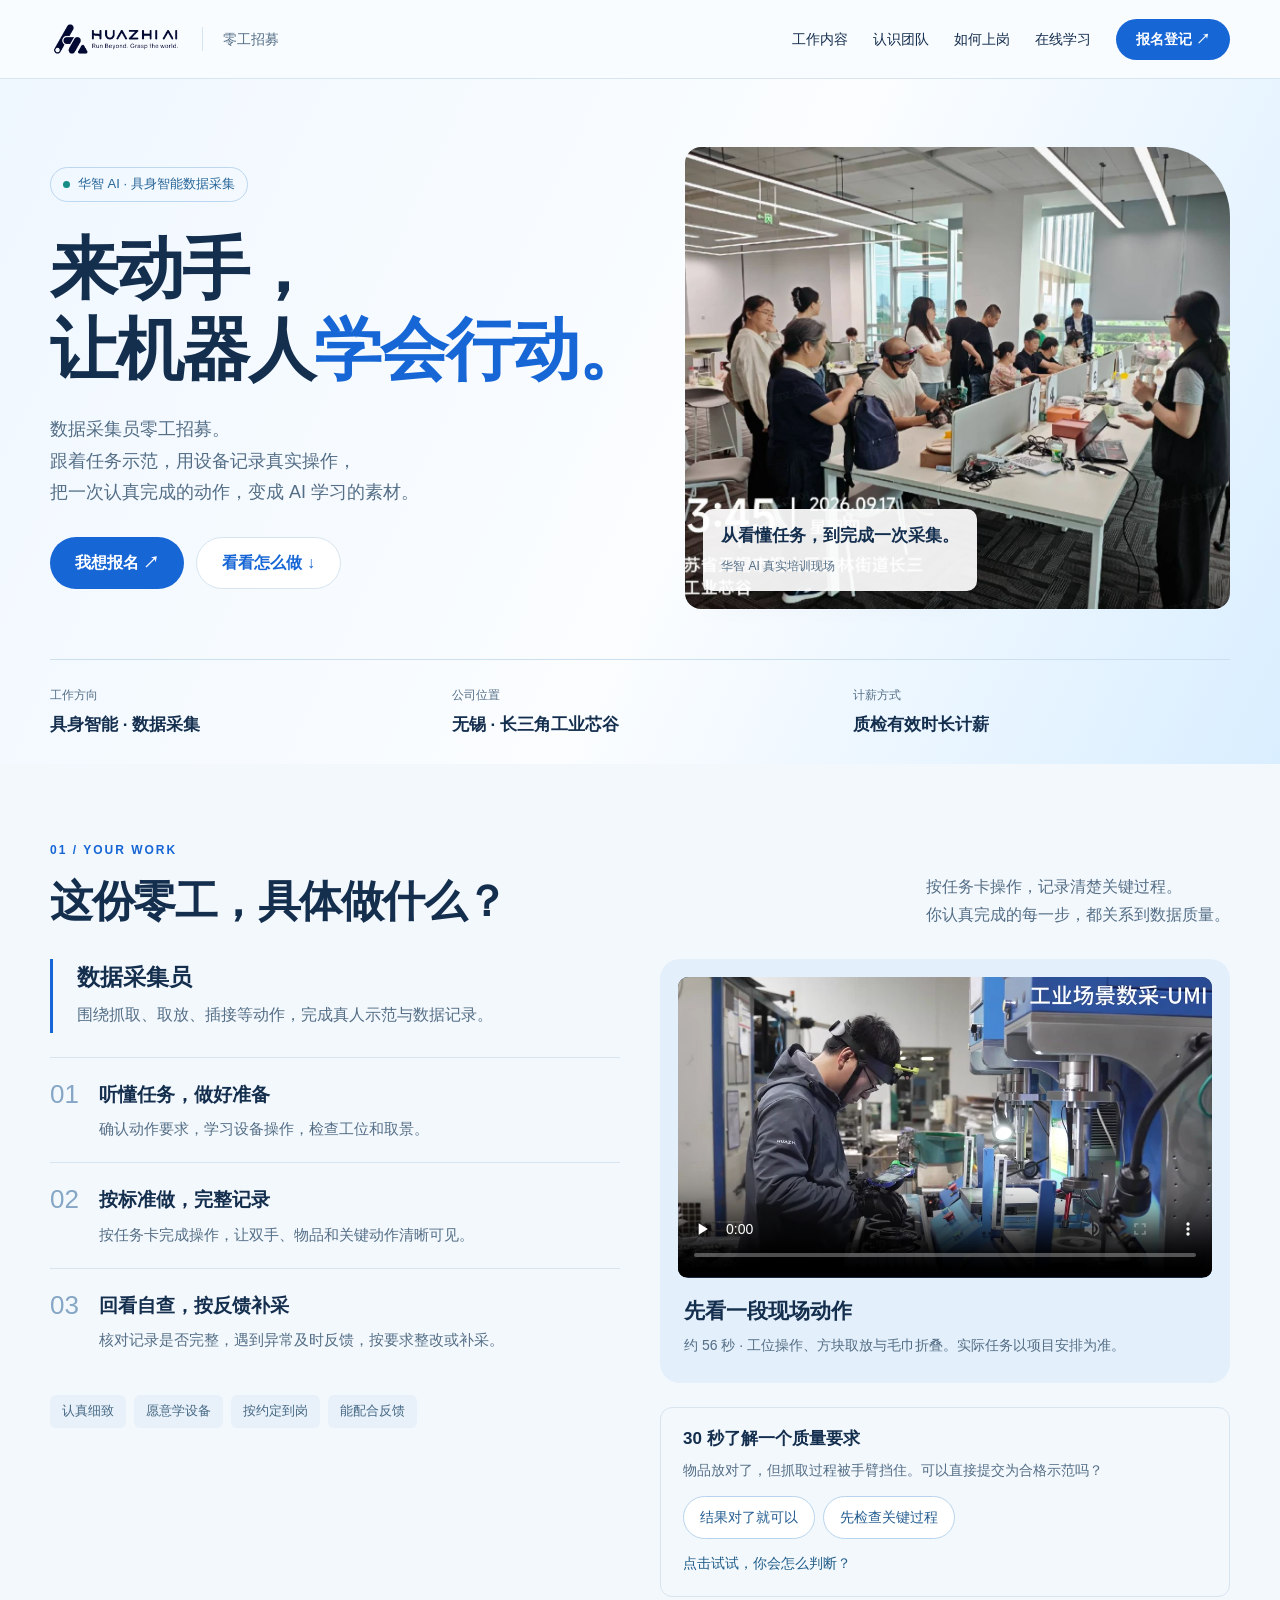
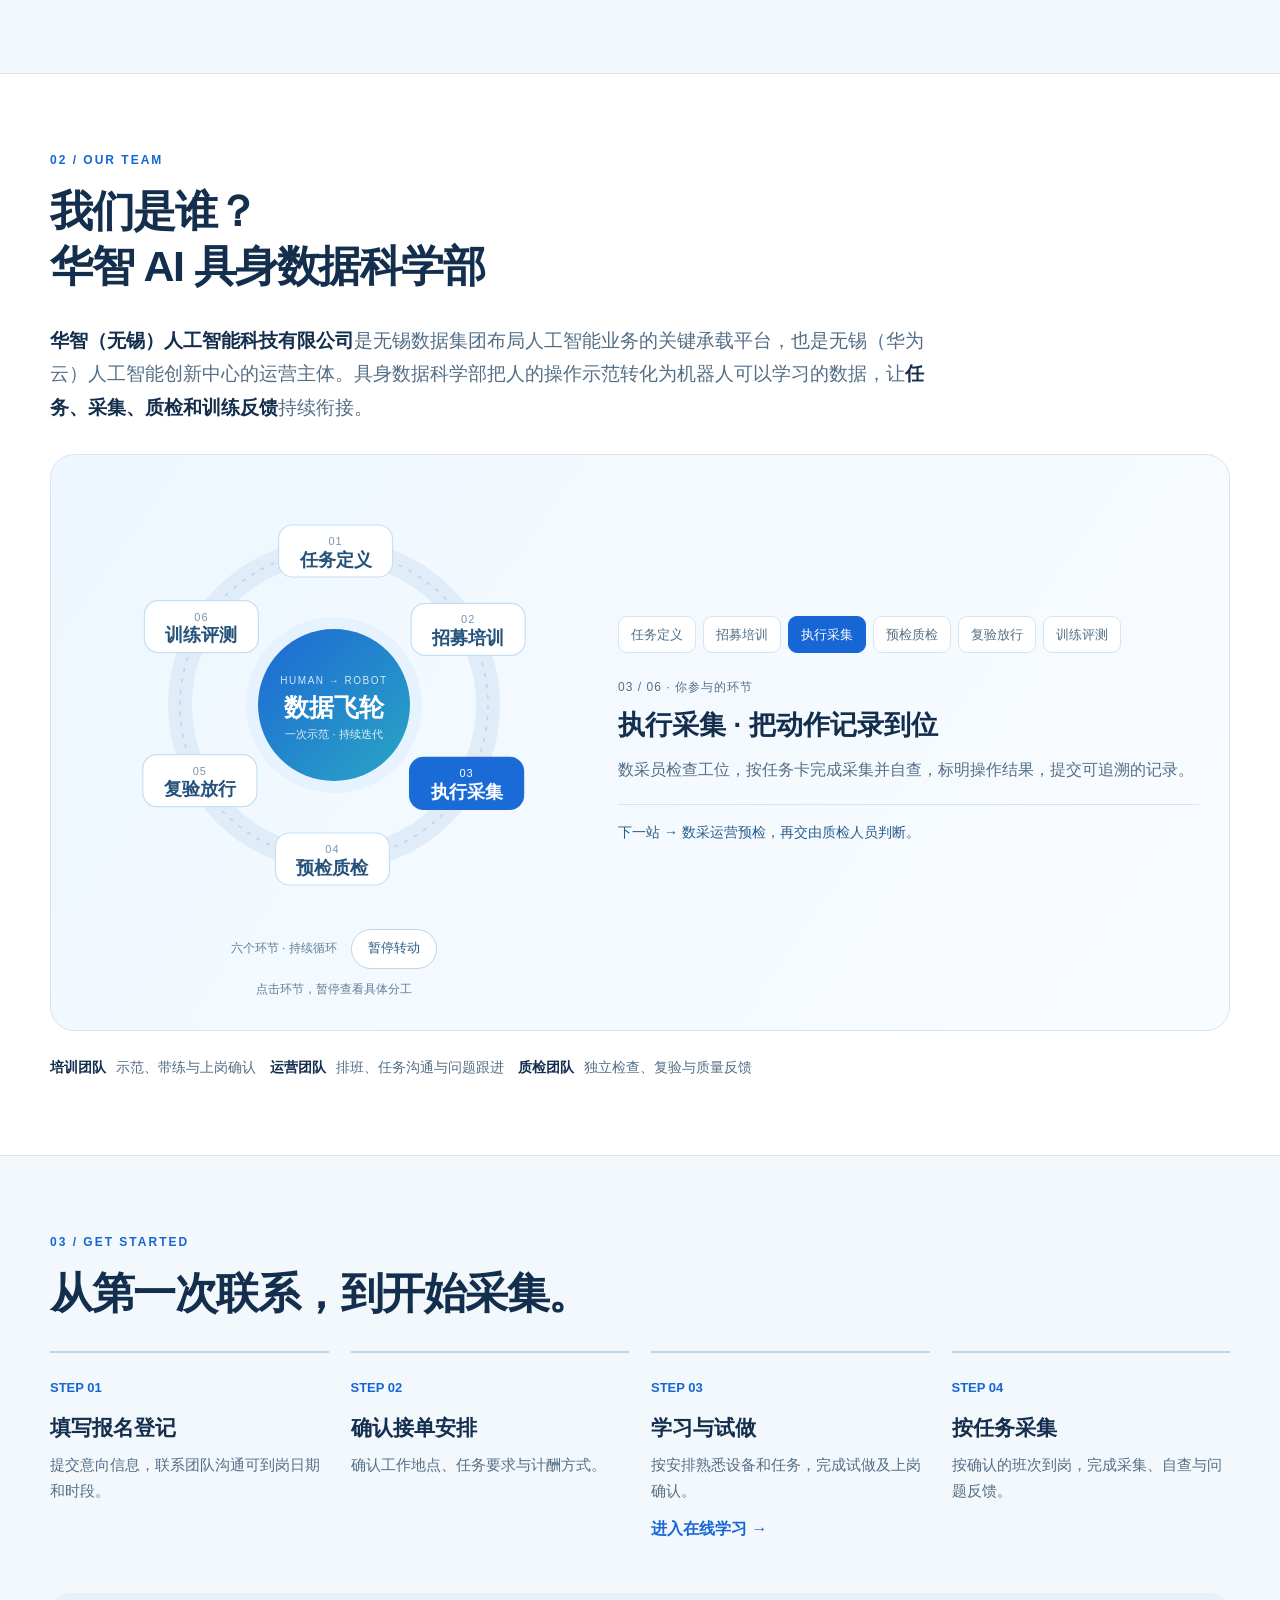
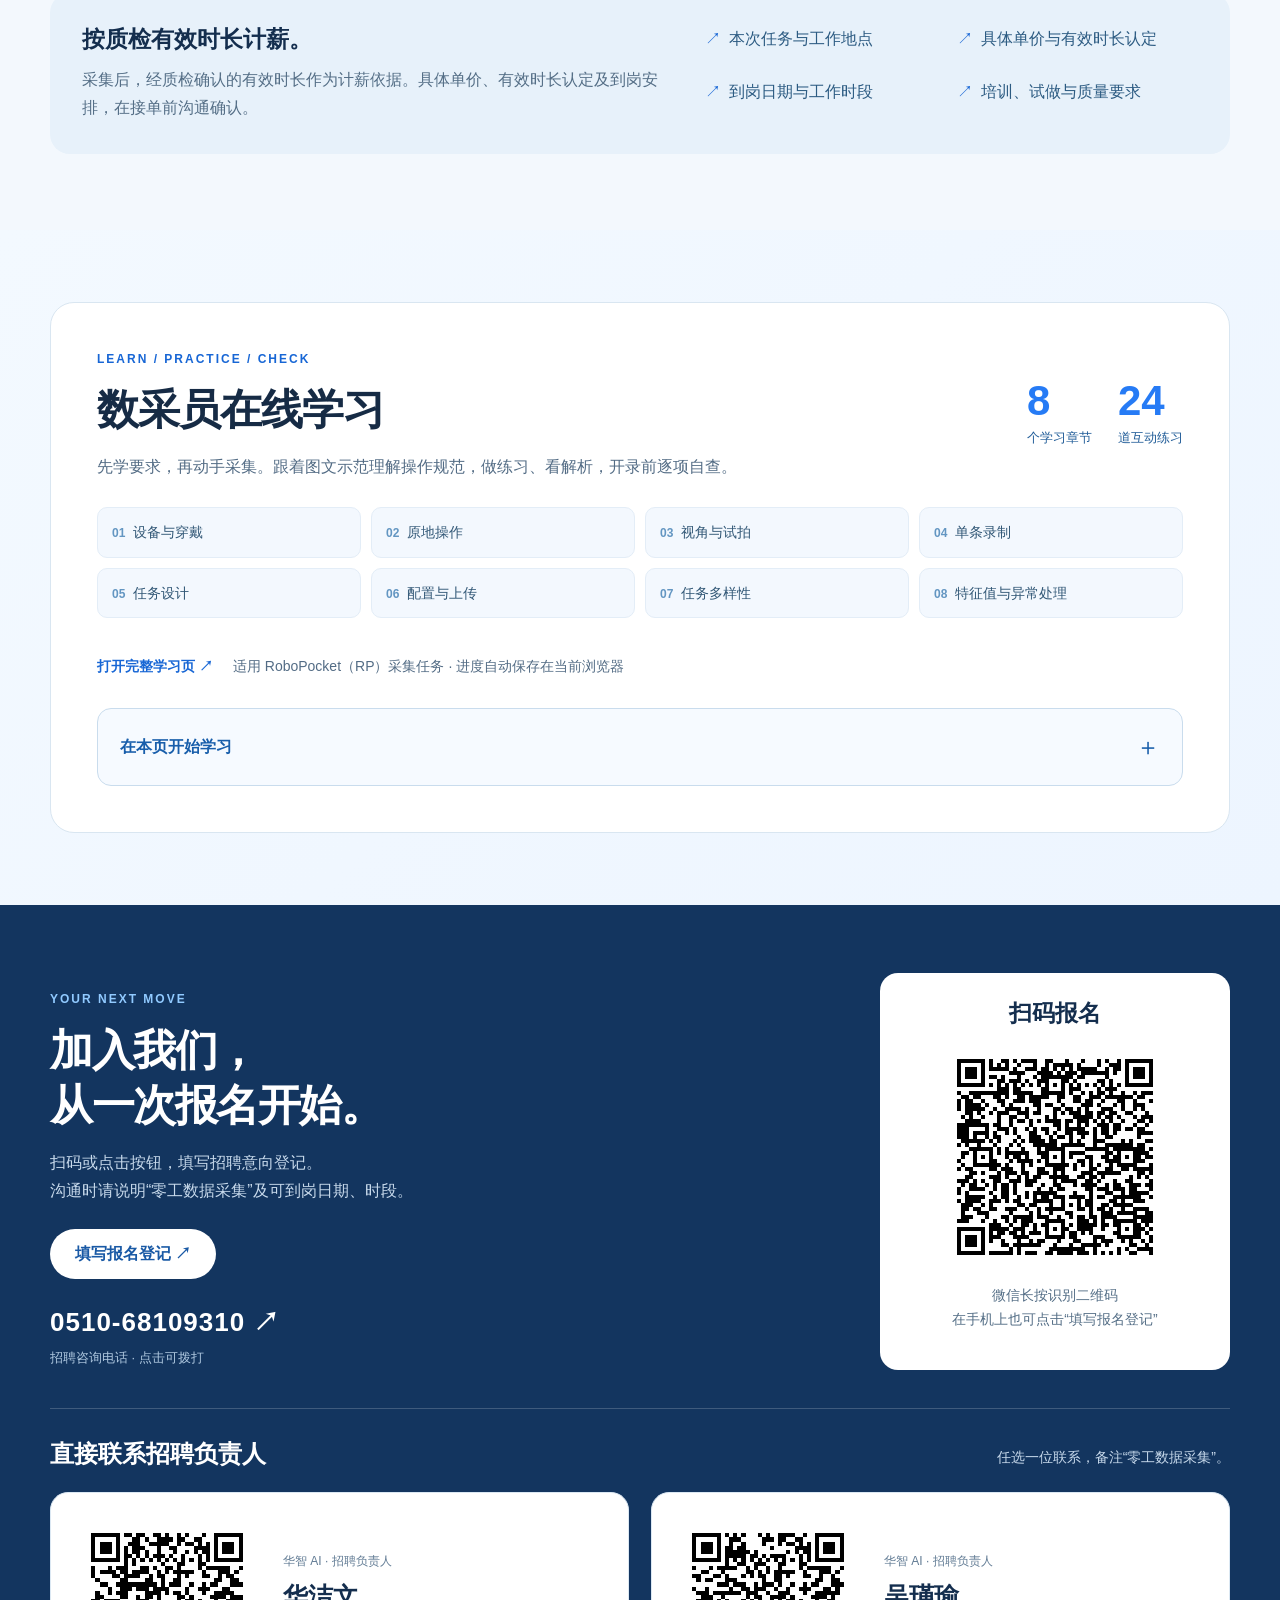
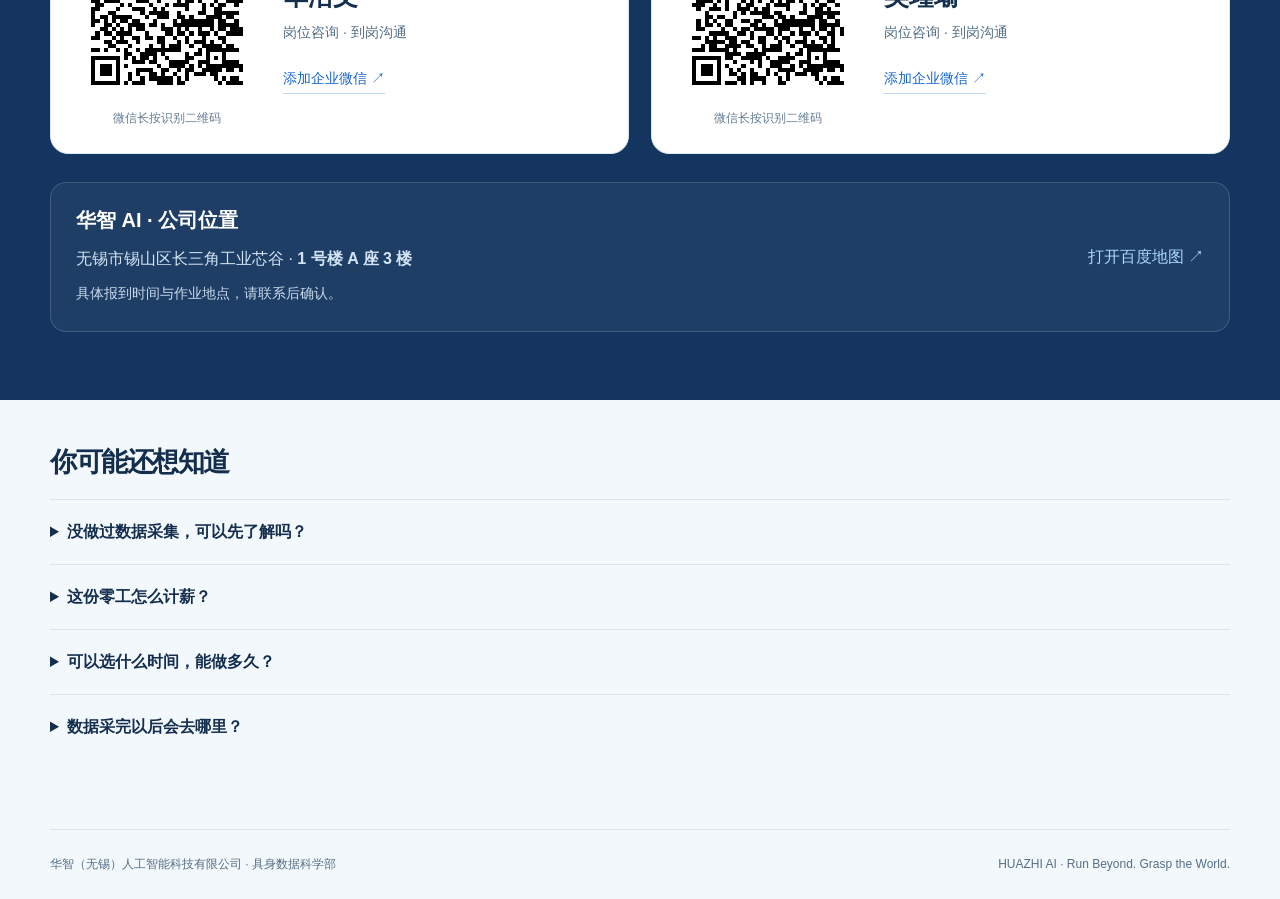
==== commit 31ddd910: "Add files via upload" ====
--- a/gig.html
+++ b/gig.html
@@ -36,15 +36,49 @@
 @media(max-width:700px){.recruiter-grid{grid-template-columns:1fr}.recruiter-heading{display:block}.contact .recruiter-heading p{margin-top:10px}.recruiter-card{justify-content:center}.recruiter-card h4{font-size:23px}.recruiter-card img{width:164px;height:164px}}
 @media(max-width:370px){.recruiter-card{padding:16px 12px;gap:12px}.recruiter-card img{width:144px;height:144px}.recruiter-card h4{font-size:21px}.recruiter-link{font-size:13px}}
 </style>
+<style>
+/* Recruitment learning module */
+#learning{scroll-margin-top:100px;background:linear-gradient(135deg,#f3f9ff,#edf5ff);padding:72px 0;color:#162b45}
+#learning .learning-card{background:#fff;border:1px solid #d9e6f1;border-radius:24px;padding:clamp(24px,4vw,46px)}
+#learning .learning-heading{display:flex;justify-content:space-between;align-items:center;gap:28px;margin-bottom:24px}
+#learning h2{font-size:clamp(28px,4vw,42px);line-height:1.3;margin:0 0 14px;letter-spacing:-1px}
+#learning .learning-copy{font-size:16px;line-height:1.85;color:#536c85;margin:0;max-width:660px}
+#learning .learning-stats{display:flex;gap:26px;flex:none;color:#235e99}
+#learning .learning-stats span{display:grid;gap:5px;font-size:13px;white-space:nowrap}
+#learning .learning-stats strong{font:600 42px/1 Arial,sans-serif;color:#267bf5}
+#learning .learning-topics{display:grid;grid-template-columns:repeat(4,minmax(0,1fr));list-style:none;gap:10px;padding:0;margin:26px 0}
+#learning .learning-topics li{background:#f3f8fe;border:1px solid #e3edf7;border-radius:10px;padding:12px 14px;font-size:14px;color:#315776}
+#learning .learning-topics b{color:#6396c2;margin-right:8px;font-size:12px}
+#learning .learning-links{display:flex;align-items:center;gap:20px;flex-wrap:wrap;margin:0 0 20px;font-size:14px;color:#536c85}
+#learning .learning-full{color:#1766d5;font-weight:600;text-decoration:none;min-height:44px;display:inline-flex;align-items:center}
+#learning .learning-full:hover{text-decoration:underline}
+#learning .learning-embed{border:1px solid #c9dced;border-radius:14px;padding:0;overflow:hidden;background:#f6faff}
+#learning .learning-embed>summary{padding:17px 22px;list-style:none;cursor:pointer;font-size:16px;font-weight:600;color:#185eab;display:flex;justify-content:space-between;align-items:center;gap:12px;min-height:58px}
+#learning .learning-embed>summary::-webkit-details-marker{display:none}
+#learning .learning-embed>summary:after{content:'＋';font-size:24px;font-weight:400}
+#learning .learning-embed[open]>summary{border-bottom:1px solid #c9dced}
+#learning .learning-embed[open]>summary:after{content:'−'}
+#learning .learning-embed iframe{display:block;border:0;width:100%;height:820px;background:#f3f8fd}
+#learning a:focus-visible,#learning summary:focus-visible{outline:3px solid #267bf5;outline-offset:3px}
+@media(max-width:650px){#learning{padding:46px 0;scroll-margin-top:80px}#learning .learning-heading{align-items:flex-start;flex-direction:column;gap:22px}#learning .learning-stats{gap:34px}#learning .learning-stats span{display:flex;align-items:baseline;gap:8px}#learning .learning-stats strong{font-size:30px}#learning .learning-topics{grid-template-columns:repeat(2,minmax(0,1fr));gap:8px}#learning .learning-topics li{padding:10px;font-size:12px}#learning .learning-copy{font-size:14px}#learning .learning-embed>summary{font-size:14px;padding:15px}#learning .learning-embed iframe{height:78svh;min-height:590px}#learning .learning-card{padding:22px 18px}}
+</style>
 </head>
 <body>
 <a class="skip" href="#work">跳到工作介绍</a>
-<header class="top"><div class="wrap"><a class="brand" href="#home" aria-label="华智 AI 零工招募首页"><img src="logo.webp" alt="华智 AI"><span>零工招募</span></a><nav aria-label="主导航"><a href="#work">工作内容</a><a href="#about">认识团队</a><a href="#start">如何上岗</a><a class="button small" href="#apply">报名登记 ↗</a></nav></div></header>
+<header class="top"><div class="wrap"><a class="brand" href="#home" aria-label="华智 AI 零工招募首页"><img src="logo.webp" alt="华智 AI"><span>零工招募</span></a><nav aria-label="主导航"><a href="#work">工作内容</a><a href="#about">认识团队</a><a href="#start">如何上岗</a><a href="#learning">在线学习</a><a class="button small" href="#apply">报名登记 ↗</a></nav></div></header>
 <main>
 <section class="hero" id="home"><div class="wrap"><div class="hero-grid"><div><p class="status">华智 AI · 具身智能数据采集</p><h1>来动手，<br>让机器人<span>学会行动。</span></h1><p class="hero-copy">数据采集员零工招募。<br>跟着任务示范，用设备记录真实操作，<br>把一次认真完成的动作，变成 AI 学习的素材。</p><div class="actions"><a class="button" href="#apply">我想报名 ↗</a><a class="button light" href="#work">看看怎么做 ↓</a></div></div><div class="hero-photo"><img src="practice.webp" width="900" height="650" alt="华智 AI 团队现场交流与培训"><div class="caption"><b>从看懂任务，到完成一次采集。</b><span>华智 AI 真实培训现场</span></div></div></div><div class="facts"><div><small>工作方向</small><strong>具身智能 · 数据采集</strong></div><div><small>公司位置</small><strong>无锡 · 长三角工业芯谷</strong></div><div><small>计薪方式</small><strong>质检有效时长计薪</strong></div></div></div></section>
 <section class="section" id="work"><div class="wrap"><header class="heading"><div><p class="eyebrow">01 / YOUR WORK</p><h2>这份零工，具体做什么？</h2></div><p>按任务卡操作，记录清楚关键过程。<br>你认真完成的每一步，都关系到数据质量。</p></header><div class="work-grid"><div><div class="work-intro"><h3>数据采集员</h3><p>围绕抓取、取放、插接等动作，完成真人示范与数据记录。</p></div><ol class="steps"><li><b>01</b><div><strong>听懂任务，做好准备</strong><p>确认动作要求，学习设备操作，检查工位和取景。</p></div></li><li><b>02</b><div><strong>按标准做，完整记录</strong><p>按任务卡完成操作，让双手、物品和关键动作清晰可见。</p></div></li><li><b>03</b><div><strong>回看自查，按反馈补采</strong><p>核对记录是否完整，遇到异常及时反馈，按要求整改或补采。</p></div></li></ol><div class="requirements"><span>认真细致</span><span>愿意学设备</span><span>按约定到岗</span><span>能配合反馈</span></div></div><div><figure class="demo" style="margin:0"><video controls controlslist="nodownload" playsinline preload="none" poster="action-demo-v2-cover.webp" aria-label="数据采集动作示例"><source src="action-demo-v2.mp4" type="video/mp4">浏览器暂不支持视频播放。</video><figcaption><h3>先看一段现场动作</h3><p>约 56 秒 · 工位操作、方块取放与毛巾折叠。实际任务以项目安排为准。</p></figcaption></figure><div class="quiz"><h3>30 秒了解一个质量要求</h3><p>物品放对了，但抓取过程被手臂挡住。可以直接提交为合格示范吗？</p><div class="quiz-buttons"><button type="button" data-answer="yes" aria-pressed="false">结果对了就可以</button><button type="button" data-answer="no" aria-pressed="false">先检查关键过程</button></div><p id="quiz-result" role="status" aria-live="polite">点击试试，你会怎么判断？</p></div></div></div></div></section>
 <section class="section about" id="about"><div class="wrap"><header class="heading"><div><p class="eyebrow">02 / OUR TEAM</p><h2>我们是谁？<br>华智 AI 具身数据科学部</h2></div></header><p class="intro"><strong>华智（无锡）人工智能科技有限公司</strong>是无锡数据集团布局人工智能业务的关键承载平台，也是无锡（华为云）人工智能创新中心的运营主体。具身数据科学部把人的操作示范转化为机器人可以学习的数据，让<strong>任务、采集、质检和训练反馈</strong>持续衔接。</p><div class="flywheel"><div class="orbit-panel"><div class="orbit"><svg viewBox="0 0 440 440" role="img" aria-labelledby="gig-wheel-title gig-wheel-desc"><title id="gig-wheel-title">数据生产飞轮</title><desc id="gig-wheel-desc">任务定义、招募培训、执行采集、预检质检、复验放行、训练评测，六个环节持续迭代。可通过右侧或下方按钮查看各环节。</desc><defs><linearGradient id="gig-core" x2="1" y2="1"><stop stop-color="#1d68d4"/><stop offset="1" stop-color="#29a6c4"/></linearGradient></defs><circle class="orbit-guide" cx="220" cy="220" r="154"/><circle class="orbit-track" cx="220" cy="220" r="154"/><g id="orbit-arrows" fill="#72acd8"><path d="M210 64l11 -6v12z"/><path d="M230 376l-11 6v-12z"/></g><circle cx="220" cy="220" r="88" fill="#e6f2fd"/><circle cx="220" cy="220" r="76" fill="url(#gig-core)"/><g text-anchor="middle" fill="white" font-family="inherit"><text x="220" y="199" font-size="10" letter-spacing="1.5" opacity=".8">HUMAN → ROBOT</text><text x="220" y="231" font-size="25" font-weight="700">数据飞轮</text><text x="220" y="253" font-size="11" opacity=".85">一次示范 · 持续迭代</text></g><g class="orbit-node" data-node="0"><rect x="-57" y="-26" width="114" height="52" rx="14"/><text class="node-number" y="-9">01</text><text class="node-title" y="10">任务定义</text></g><g class="orbit-node" data-node="1"><rect x="-57" y="-26" width="114" height="52" rx="14"/><text class="node-number" y="-9">02</text><text class="node-title" y="10">招募培训</text></g><g class="orbit-node active" data-node="2"><rect x="-57" y="-26" width="114" height="52" rx="14"/><text class="node-number" y="-9">03</text><text class="node-title" y="10">执行采集</text></g><g class="orbit-node" data-node="3"><rect x="-57" y="-26" width="114" height="52" rx="14"/><text class="node-number" y="-9">04</text><text class="node-title" y="10">预检质检</text></g><g class="orbit-node" data-node="4"><rect x="-57" y="-26" width="114" height="52" rx="14"/><text class="node-number" y="-9">05</text><text class="node-title" y="10">复验放行</text></g><g class="orbit-node" data-node="5"><rect x="-57" y="-26" width="114" height="52" rx="14"/><text class="node-number" y="-9">06</text><text class="node-title" y="10">训练评测</text></g></svg></div><div class="orbit-controls"><span>六个环节 · 持续循环</span><button type="button" class="orbit-toggle" id="orbit-toggle" aria-pressed="false">暂停转动</button></div><p class="orbit-hint">点击环节，暂停查看具体分工</p></div><div class="fly-detail"><div class="flow-nav" role="group" aria-label="查看数据飞轮各环节"><button type="button" data-flow="0" aria-pressed="false">任务定义</button><button type="button" data-flow="1" aria-pressed="false">招募培训</button><button type="button" data-flow="2" aria-pressed="true">执行采集</button><button type="button" data-flow="3" aria-pressed="false">预检质检</button><button type="button" data-flow="4" aria-pressed="false">复验放行</button><button type="button" data-flow="5" aria-pressed="false">训练评测</button></div><div class="flow-reading"><p class="flow-index" id="flow-index">03 / 06 · 你参与的环节</p><h3 id="flow-title">执行采集 · 把动作记录到位</h3><p id="flow-copy">数采员检查工位，按任务卡完成采集并自查，标明操作结果，提交可追溯的记录。</p><div class="next" id="flow-next">下一站 → 数采运营预检，再交由质检人员判断。</div></div></div></div><div class="support"><span><b>培训团队</b>示范、带练与上岗确认</span><span><b>运营团队</b>排班、任务沟通与问题跟进</span><span><b>质检团队</b>独立检查、复验与质量反馈</span></div></div></section>
-<section class="section" id="start"><div class="wrap"><header class="heading"><div><p class="eyebrow">03 / GET STARTED</p><h2>从第一次联系，到开始采集。</h2></div></header><div class="onboard"><article><b>STEP 01</b><h3>填写报名登记</h3><p>提交意向信息，联系团队沟通可到岗日期和时段。</p></article><article><b>STEP 02</b><h3>确认接单安排</h3><p>确认工作地点、任务要求与计酬方式。</p></article><article><b>STEP 03</b><h3>学习与试做</h3><p>按安排熟悉设备和任务，完成试做及上岗确认。</p></article><article><b>STEP 04</b><h3>按任务采集</h3><p>按确认的班次到岗，完成采集、自查与问题反馈。</p></article></div><div class="checklist"><div><h3>按质检有效时长计薪。</h3><p>采集后，经质检确认的有效时长作为计薪依据。具体单价、有效时长认定及到岗安排，在接单前沟通确认。</p></div><ul><li>本次任务与工作地点</li><li>具体单价与有效时长认定</li><li>到岗日期与工作时段</li><li>培训、试做与质量要求</li></ul></div></div></section>
+<section class="section" id="start"><div class="wrap"><header class="heading"><div><p class="eyebrow">03 / GET STARTED</p><h2>从第一次联系，到开始采集。</h2></div></header><div class="onboard"><article><b>STEP 01</b><h3>填写报名登记</h3><p>提交意向信息，联系团队沟通可到岗日期和时段。</p></article><article><b>STEP 02</b><h3>确认接单安排</h3><p>确认工作地点、任务要求与计酬方式。</p></article><article><b>STEP 03</b><h3>学习与试做</h3><p>按安排熟悉设备和任务，完成试做及上岗确认。</p><a href="#learning" style="color:#1766d5;font-weight:600;display:inline-block;padding-top:10px">进入在线学习 →</a></article><article><b>STEP 04</b><h3>按任务采集</h3><p>按确认的班次到岗，完成采集、自查与问题反馈。</p></article></div><div class="checklist"><div><h3>按质检有效时长计薪。</h3><p>采集后，经质检确认的有效时长作为计薪依据。具体单价、有效时长认定及到岗安排，在接单前沟通确认。</p></div><ul><li>本次任务与工作地点</li><li>具体单价与有效时长认定</li><li>到岗日期与工作时段</li><li>培训、试做与质量要求</li></ul></div></div></section>
+
+<section class="section chapter" id="learning" tabindex="-1" data-title="数采员在线学习" aria-labelledby="learning-title">
+<div class="wrap"><div class="learning-card">
+<div class="learning-heading"><div><p class="eyebrow">LEARN / PRACTICE / CHECK</p><h2 id="learning-title">数采员在线学习</h2><p class="learning-copy">先学要求，再动手采集。跟着图文示范理解操作规范，做练习、看解析，开录前逐项自查。</p></div><div class="learning-stats"><span><strong>8</strong>个学习章节</span><span><strong>24</strong>道互动练习</span></div></div>
+<ol class="learning-topics"><li><b>01</b>设备与穿戴</li><li><b>02</b>原地操作</li><li><b>03</b>视角与试拍</li><li><b>04</b>单条录制</li><li><b>05</b>任务设计</li><li><b>06</b>配置与上传</li><li><b>07</b>任务多样性</li><li><b>08</b>特征值与异常处理</li></ol>
+<div class="learning-links"><a class="learning-full" href="training.html">打开完整学习页 ↗</a><span>适用 RoboPocket（RP）采集任务 · 进度自动保存在当前浏览器</span></div>
+<details class="learning-embed"><summary>在本页开始学习</summary><iframe data-training-src="training.html?embed=1" title="数采员在线学习课程" loading="lazy"></iframe></details>
+</div></div></section>
 <section class="contact" id="contact">
  <div class="wrap">
   <div class="contact-layout" id="apply">
@@ -70,7 +104,7 @@
  </div>
 </section>
 <section class="faq wrap"><h2>你可能还想知道</h2><details><summary>没做过数据采集，可以先了解吗？</summary><p>可以先联系招聘团队了解任务。上岗前按安排学习设备和操作要求，完成试做及岗位确认。</p></details><details><summary>这份零工怎么计薪？</summary><p>按采集后经质检确认的有效时长计薪。具体单价与有效时长认定标准，在接单前与招聘团队确认。</p></details><details><summary>可以选什么时间，能做多久？</summary><p>联系时告知可到岗日期和时段，由团队结合当前任务与班次沟通安排。</p></details><details><summary>数据采完以后会去哪里？</summary><p>数据先经过预检、质检与复验放行，验收后的数据版本进入训练和评测。评测发现的能力缺口会用于确定下一轮任务与补采要求。</p></details></section>
-</main><footer class="footer wrap"><span>华智（无锡）人工智能科技有限公司 · 具身数据科学部</span><span>HUAZHI AI · Run Beyond. Grasp the World.</span></footer><div class="sticky-cta"><span>华智 AI · 零工招募<small>先沟通任务与接单安排</small></span><a class="button small" href="https://huazhi-ai.feishu.cn/share/base/form/shrcn6uNwrJgcrR6C1XHFjZkgQg?share_link_type=qrcode&amp;ccm_open_type=form_v1_qrcode_share" target="_blank" rel="noopener noreferrer">报名登记 ↗</a></div>
+</main><footer class="footer wrap"><span>华智（无锡）人工智能科技有限公司 · 具身数据科学部</span><span>HUAZHI AI · Run Beyond. Grasp the World.</span></footer><div class="sticky-cta"><a href="#learning" style="color:#175c9c;font-weight:600">在线学习<small>8 章课程 · 24 道练习</small></a><a class="button small" href="https://huazhi-ai.feishu.cn/share/base/form/shrcn6uNwrJgcrR6C1XHFjZkgQg?share_link_type=qrcode&amp;ccm_open_type=form_v1_qrcode_share" target="_blank" rel="noopener noreferrer">报名登记 ↗</a></div>
 <script>
 const flows = [
  ['01 / 06 · 从需求出发','任务定义 · 明确采什么','把模型能力缺口拆解成任务、场景和验收要求，形成清晰的任务卡。','下一站 → 培训师按任务要求准备人员。'],
@@ -134,4 +168,14 @@
  });
 });
 </script>
+
+<script>
+(() => {
+ const panel = document.querySelector('#learning .learning-embed');
+ const frame = panel.querySelector('iframe');
+ panel.addEventListener('toggle', () => {
+   if (panel.open && !frame.getAttribute('src')) frame.src = frame.dataset.trainingSrc;
+ });
+})();
+</script>
 </body></html>
